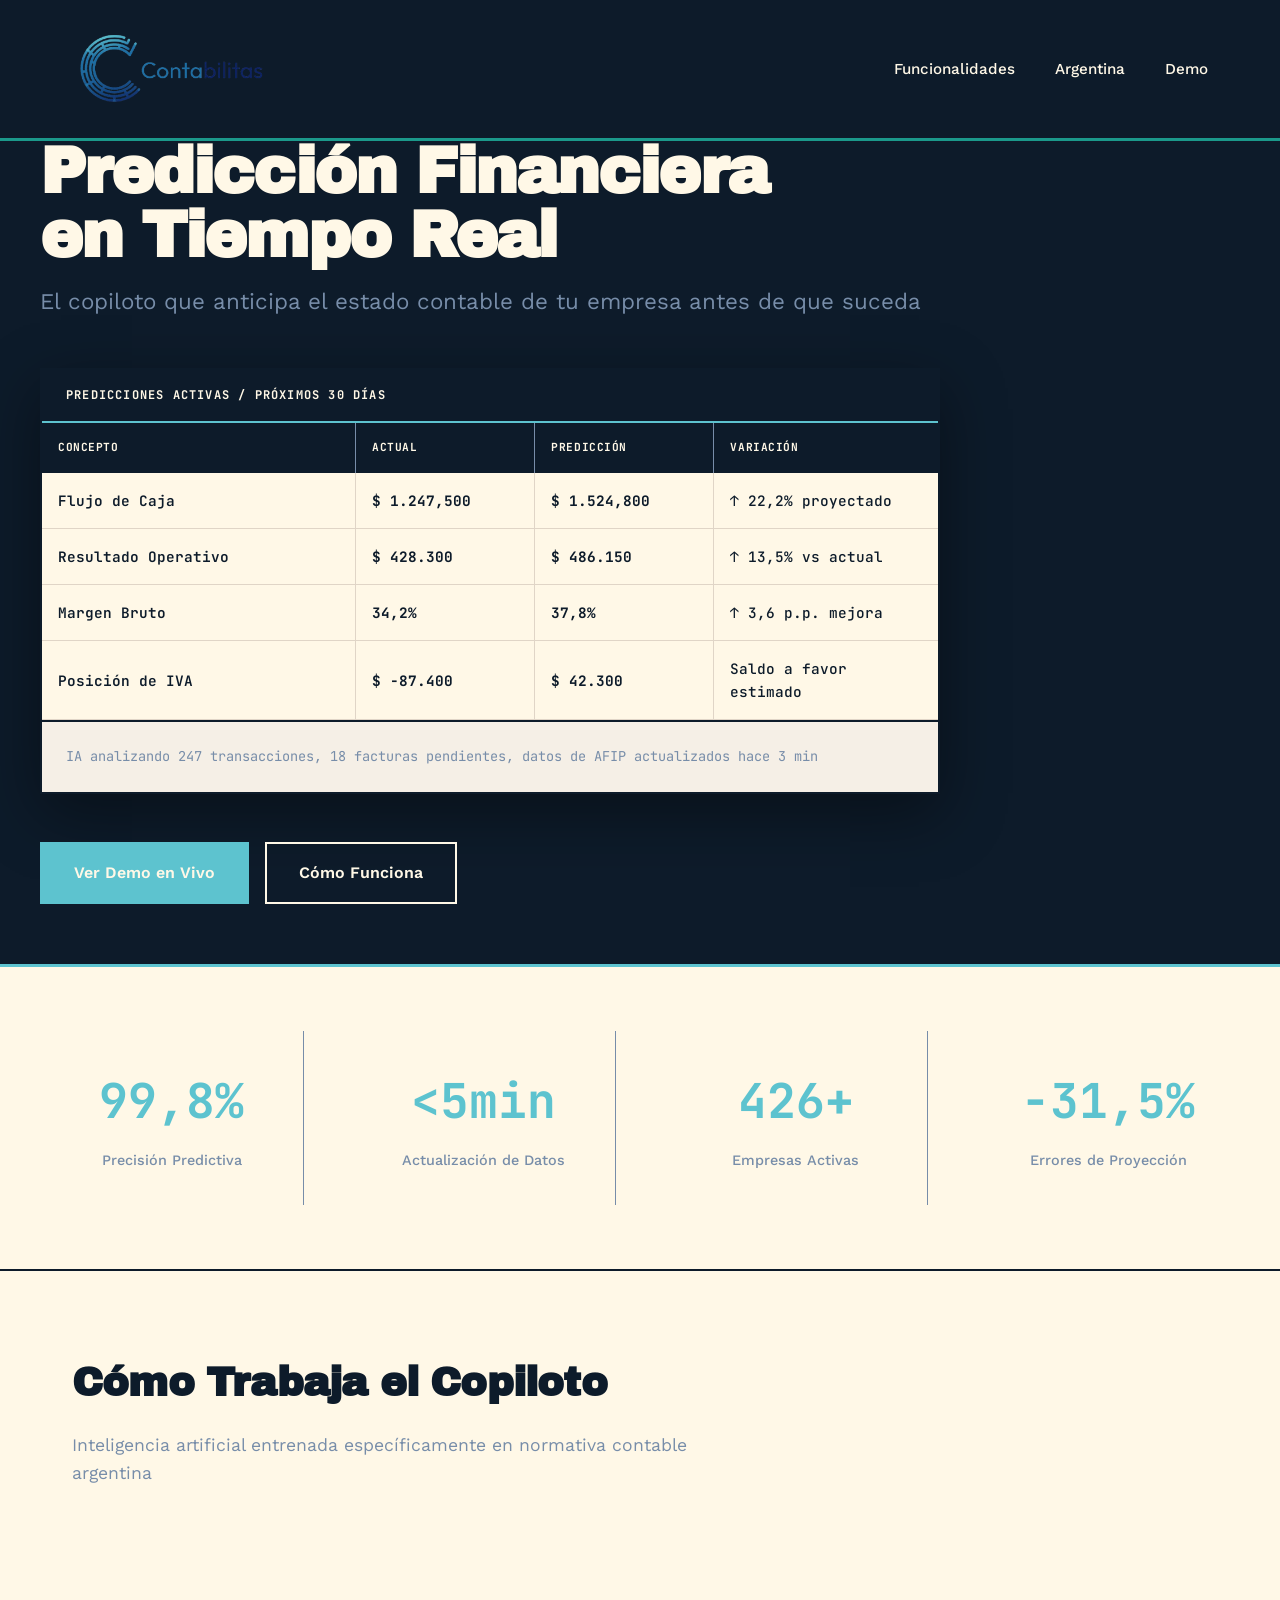
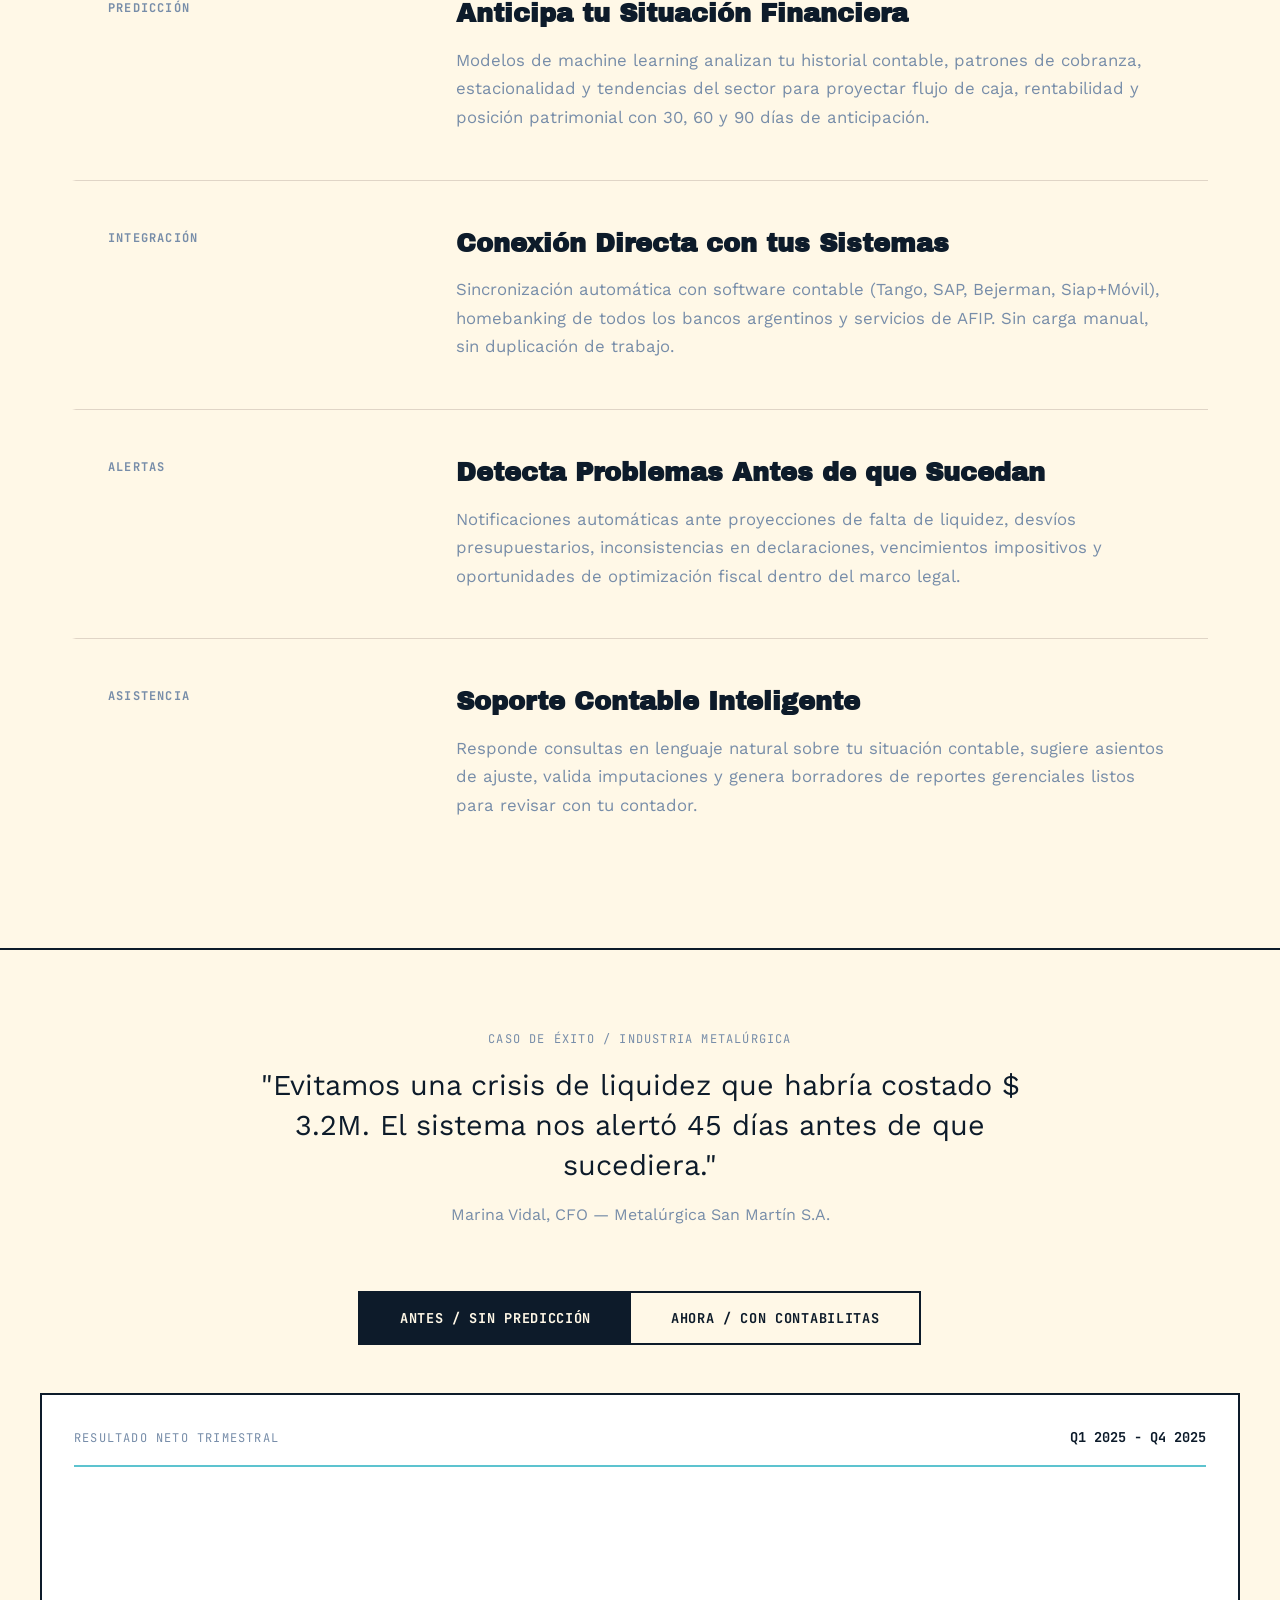
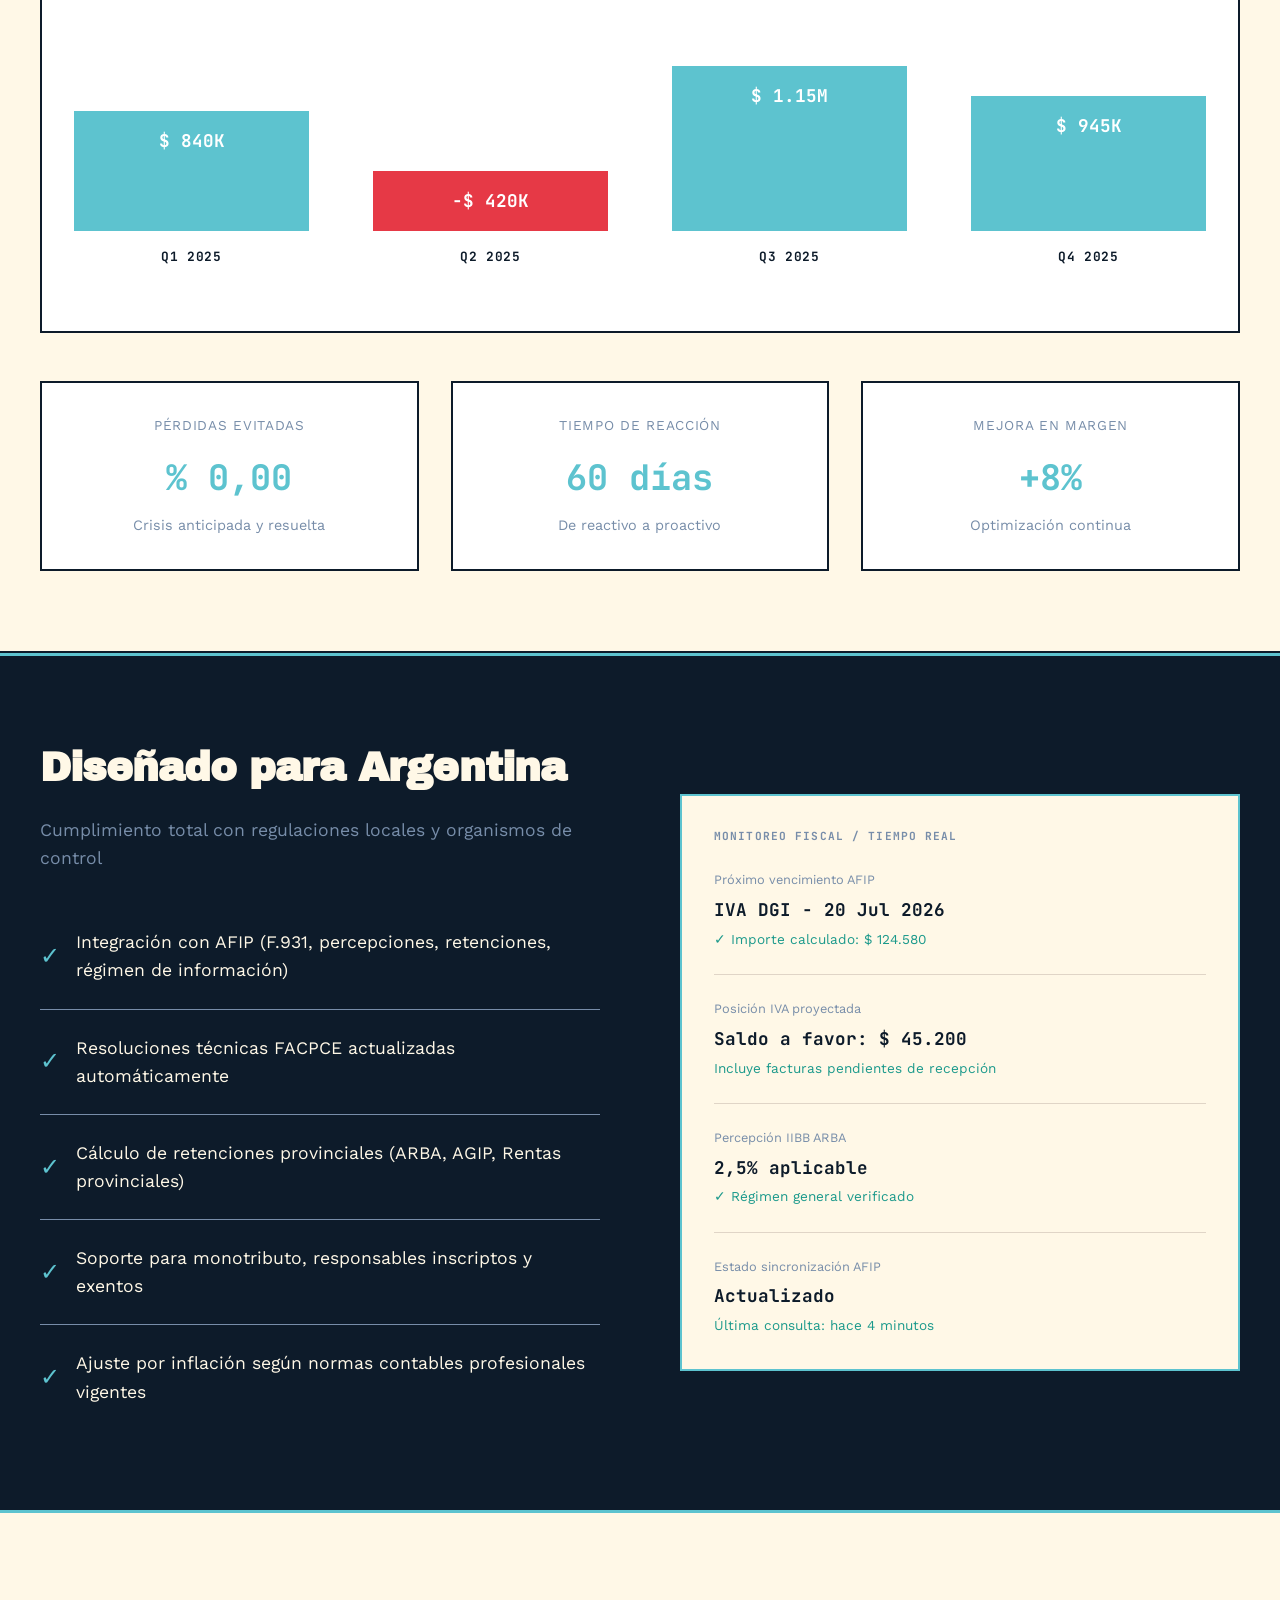
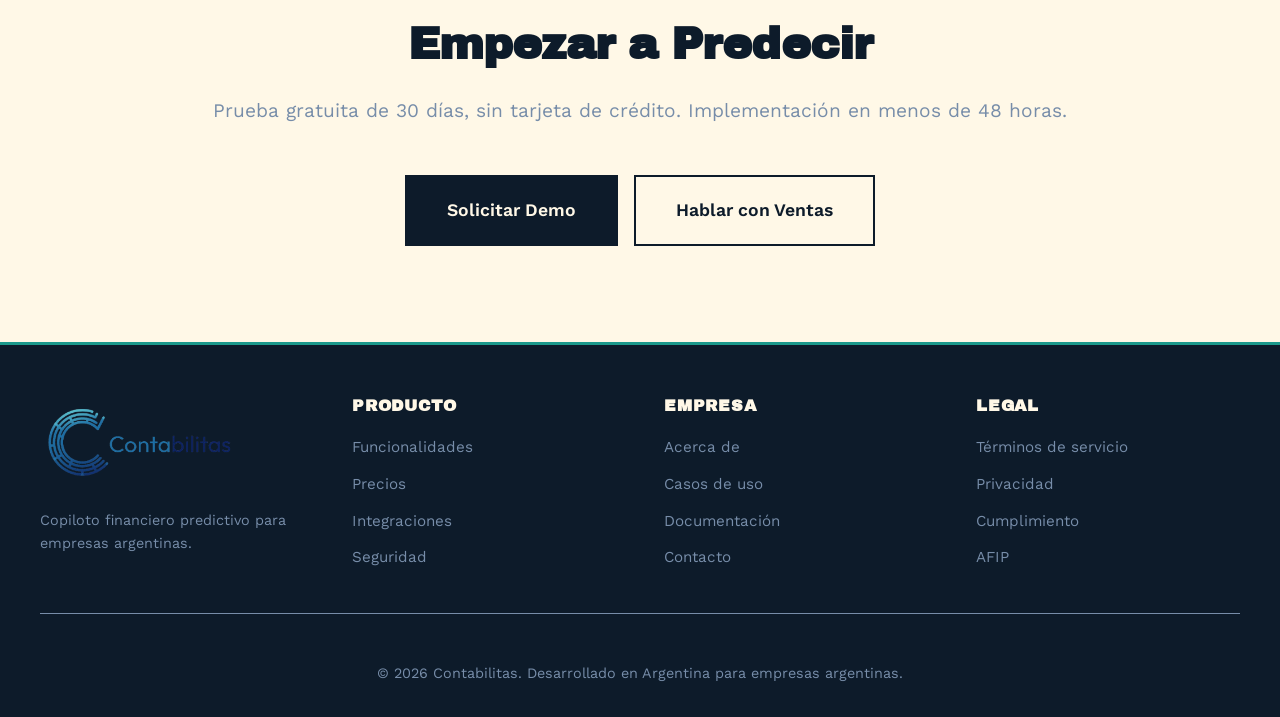
==== index.html @ 345d6059 "Creacion de contacto.html" ====
<!DOCTYPE html>
<html lang="es-AR">
<head>
    <meta charset="UTF-8">
    <meta name="viewport" content="width=device-width, initial-scale=1.0">
    <title>Contabilitas - Copiloto Financiero para Empresas Argentinas</title>
    <link href="https://fonts.googleapis.com/css2?family=Archivo+Black&family=Work+Sans:wght@400;500;600&family=JetBrains+Mono:wght@500;700&display=swap" rel="stylesheet">
    <link rel="stylesheet" href="styles/style.css">
</head>
<body>
    <!-- Header -->
    <header>
        <nav>
            <a href="/" class="logo">
                <img src="images/Logo_contabilitas.png" alt="Contabilitas" class="logo-img">
            </a>
            <ul>
                <li><a href="#funcionalidades">Funcionalidades</a></li>
                <li><a href="#argentina">Argentina</a></li>
                <li><a href="contacto.html">Demo</a></li>
            </ul>
        </nav>
    </header>

    <!-- Hero Section -->
    <section class="hero">
        <div class="hero-content">
            <h1>Predicción Financiera<br>en Tiempo Real</h1>
            <p class="tagline">El copiloto que anticipa el estado contable de tu empresa antes de que suceda</p>

            <!-- Animated Ledger - Signature Element -->
            <div class="ledger-demo">
                <div class="ledger-header">PREDICCIONES ACTIVAS / PRÓXIMOS 30 DÍAS</div>
                <table class="ledger-table">
                    <thead>
                        <tr>
                            <th>CONCEPTO</th>
                            <th>ACTUAL</th>
                            <th>PREDICCIÓN</th>
                            <th>VARIACIÓN</th>
                        </tr>
                    </thead>
                    <tbody id="ledger-body">
                        <tr>
                            <td class="concept-col">Flujo de Caja</td>
                            <td class="actual-col">$ 1.247,500</td>
                            <td class="predicted-col calculating">calculando...</td>
                            <td class="change-col loading">—</td>
                        </tr>
                        <tr>
                            <td class="concept-col">Resultado Operativo</td>
                            <td class="actual-col">$ 428.300</td>
                            <td class="predicted-col calculating">calculando...</td>
                            <td class="change-col loading">—</td>
                        </tr>
                        <tr>
                            <td class="concept-col">Margen Bruto</td>
                            <td class="actual-col">34,2%</td>
                            <td class="predicted-col calculating">calculando...</td>
                            <td class="change-col loading">—</td>
                        </tr>
                        <tr>
                            <td class="concept-col">Posición de IVA</td>
                            <td class="actual-col">$ -87.400</td>
                            <td class="predicted-col calculating">calculando...</td>
                            <td class="change-col loading">—</td>
                        </tr>
                    </tbody>
                </table>
                <div class="ledger-footer">
                    IA analizando 247 transacciones, 18 facturas pendientes, datos de AFIP actualizados hace 3 min
                </div>
            </div>

            <div class="cta-buttons">
                <a href="#demo" class="btn btn-primary">Ver Demo en Vivo</a>
                <a href="#funcionalidades" class="btn btn-secondary">Cómo Funciona</a>
            </div>
        </div>
    </section>

    <!-- Stats Section -->
    <section class="stats">
        <div class="stats-container">
            <div class="stat-item">
                <span class="stat-number">99,8%</span>
                <span class="stat-label">Precisión Predictiva</span>
            </div>
            <div class="stat-item">
                <span class="stat-number">&lt;5min</span>
                <span class="stat-label">Actualización de Datos</span>
            </div>
            <div class="stat-item">
                <span class="stat-number">500+</span>
                <span class="stat-label">Empresas Activas</span>
            </div>
            <div class="stat-item">
                <span class="stat-number">-73%</span>
                <span class="stat-label">Errores de Proyección</span>
            </div>
        </div>
    </section>

    <!-- Features Section -->
    <section class="features" id="funcionalidades">
        <div class="section-header">
            <h2 class="section-title animate-on-scroll">Cómo Trabaja el Copiloto</h2>
            <p class="section-description animate-on-scroll">
                Inteligencia artificial entrenada específicamente en normativa contable argentina
            </p>
        </div>

        <div class="features-list">
            <div class="feature-row animate-on-scroll">
                <div>
                    <div class="feature-label">PREDICCIÓN</div>
                </div>
                <div>
                    <h3 class="feature-title">Anticipa tu Situación Financiera</h3>
                    <p class="feature-description">
                        Modelos de machine learning analizan tu historial contable, patrones de cobranza,
                        estacionalidad y tendencias del sector para proyectar flujo de caja, rentabilidad
                        y posición patrimonial con 30, 60 y 90 días de anticipación.
                    </p>
                </div>
            </div>

            <div class="feature-row animate-on-scroll">
                <div>
                    <div class="feature-label">INTEGRACIÓN</div>
                </div>
                <div>
                    <h3 class="feature-title">Conexión Directa con tus Sistemas</h3>
                    <p class="feature-description">
                        Sincronización automática con software contable (Tango, SAP, Bejerman, Siap+Móvil),
                        homebanking de todos los bancos argentinos y servicios de AFIP. Sin carga manual,
                        sin duplicación de trabajo.
                    </p>
                </div>
            </div>

            <div class="feature-row animate-on-scroll">
                <div>
                    <div class="feature-label">ALERTAS</div>
                </div>
                <div>
                    <h3 class="feature-title">Detecta Problemas Antes de que Sucedan</h3>
                    <p class="feature-description">
                        Notificaciones automáticas ante proyecciones de falta de liquidez, desvíos
                        presupuestarios, inconsistencias en declaraciones, vencimientos impositivos
                        y oportunidades de optimización fiscal dentro del marco legal.
                    </p>
                </div>
            </div>

            <div class="feature-row animate-on-scroll">
                <div>
                    <div class="feature-label">ASISTENCIA</div>
                </div>
                <div>
                    <h3 class="feature-title">Soporte Contable Inteligente</h3>
                    <p class="feature-description">
                        Responde consultas en lenguaje natural sobre tu situación contable, sugiere
                        asientos de ajuste, valida imputaciones y genera borradores de reportes
                        gerenciales listos para revisar con tu contador.
                    </p>
                </div>
            </div>
        </div>
    </section>

    <!-- Case Study Section -->
    <section class="case-study">
        <div class="case-study-container">
            <div class="case-header">
                <div class="case-company animate-on-scroll">CASO DE ÉXITO / INDUSTRIA METALÚRGICA</div>
                <p class="case-quote animate-on-scroll">
                    "Evitamos una crisis de liquidez que habría costado $ 3.2M.
                    El sistema nos alertó 45 días antes de que sucediera."
                </p>
                <p class="case-attribution animate-on-scroll">
                    Marina Vidal, CFO — Metalúrgica San Martín S.A.
                </p>
            </div>

            <div class="comparison-controls animate-scale">
                <button class="toggle-btn active" data-view="before">
                    ANTES / SIN PREDICCIÓN
                </button>
                <button class="toggle-btn" data-view="after">
                    AHORA / CON CONTABILITAS
                </button>
            </div>

            <div class="chart-container">
                <div class="chart-header">
                    <div class="chart-title">RESULTADO NETO TRIMESTRAL</div>
                    <div class="chart-period">Q1 2025 - Q4 2025</div>
                </div>
                <div class="chart-canvas">
                    <div class="bar-chart" id="barChart">
                        <div class="bar-group">
                            <div class="bar-wrapper">
                                <div class="bar" data-before="40" data-after="95" style="height: 40%;">
                                    <span class="bar-value">$ 840K</span>
                                </div>
                            </div>
                            <div class="bar-label">Q1 2025</div>
                        </div>
                        <div class="bar-group">
                            <div class="bar-wrapper">
                                <div class="bar negative" data-before="20" data-after="85" style="height: 20%;">
                                    <span class="bar-value">-$ 420K</span>
                                </div>
                            </div>
                            <div class="bar-label">Q2 2025</div>
                        </div>
                        <div class="bar-group">
                            <div class="bar-wrapper">
                                <div class="bar" data-before="55" data-after="92" style="height: 55%;">
                                    <span class="bar-value">$ 1.15M</span>
                                </div>
                            </div>
                            <div class="bar-label">Q3 2025</div>
                        </div>
                        <div class="bar-group">
                            <div class="bar-wrapper">
                                <div class="bar" data-before="45" data-after="98" style="height: 45%;">
                                    <span class="bar-value">$ 945K</span>
                                </div>
                            </div>
                            <div class="bar-label">Q4 2025</div>
                        </div>
                    </div>
                </div>
            </div>

            <div class="metrics-grid">
                <div class="metric-card animate-on-scroll">
                    <div class="metric-label">PÉRDIDAS EVITADAS</div>
                    <div class="metric-value" id="metric1">—</div>
                    <div class="metric-description">Crisis anticipada y resuelta</div>
                </div>
                <div class="metric-card animate-on-scroll">
                    <div class="metric-label">TIEMPO DE REACCIÓN</div>
                    <div class="metric-value" id="metric2">—</div>
                    <div class="metric-description">De reactivo a proactivo</div>
                </div>
                <div class="metric-card animate-on-scroll">
                    <div class="metric-label">MEJORA EN MARGEN</div>
                    <div class="metric-value" id="metric3">—</div>
                    <div class="metric-description">Optimización continua</div>
                </div>
            </div>
        </div>
    </section>

    <!-- Argentine Focus Section -->
    <section class="argentine-focus" id="argentina">
        <div class="argentine-content">
            <div>
                <h2 class="section-title animate-left" style="color: var(--balance-sheet);">Diseñado para Argentina</h2>
                <p class="animate-left" style="margin-bottom: 2rem; color: var(--slate); font-size: 1.1rem;">
                    Cumplimiento total con regulaciones locales y organismos de control
                </p>

                <ul class="compliance-list">
                    <li class="compliance-item">
                        <span class="check-icon">✓</span>
                        <span class="compliance-text">Integración con AFIP (F.931, percepciones, retenciones, régimen de información)</span>
                    </li>
                    <li class="compliance-item">
                        <span class="check-icon">✓</span>
                        <span class="compliance-text">Resoluciones técnicas FACPCE actualizadas automáticamente</span>
                    </li>
                    <li class="compliance-item">
                        <span class="check-icon">✓</span>
                        <span class="compliance-text">Cálculo de retenciones provinciales (ARBA, AGIP, Rentas provinciales)</span>
                    </li>
                    <li class="compliance-item">
                        <span class="check-icon">✓</span>
                        <span class="compliance-text">Soporte para monotributo, responsables inscriptos y exentos</span>
                    </li>
                    <li class="compliance-item">
                        <span class="check-icon">✓</span>
                        <span class="compliance-text">Ajuste por inflación según normas contables profesionales vigentes</span>
                    </li>
                </ul>
            </div>

            <div>
                <div class="regulatory-preview animate-right">
                    <div class="regulatory-header">MONITOREO FISCAL / TIEMPO REAL</div>
                    <div class="regulatory-item">
                        <div class="regulatory-label">Próximo vencimiento AFIP</div>
                        <div class="regulatory-value">IVA DGI - 20 Jul 2026</div>
                        <div class="regulatory-status">✓ Importe calculado: $ 124.580</div>
                    </div>
                    <div class="regulatory-item">
                        <div class="regulatory-label">Posición IVA proyectada</div>
                        <div class="regulatory-value">Saldo a favor: $ 45.200</div>
                        <div class="regulatory-status">Incluye facturas pendientes de recepción</div>
                    </div>
                    <div class="regulatory-item">
                        <div class="regulatory-label">Percepción IIBB ARBA</div>
                        <div class="regulatory-value">2,5% aplicable</div>
                        <div class="regulatory-status">✓ Régimen general verificado</div>
                    </div>
                    <div class="regulatory-item">
                        <div class="regulatory-label">Estado sincronización AFIP</div>
                        <div class="regulatory-value">Actualizado</div>
                        <div class="regulatory-status">Última consulta: hace 4 minutos</div>
                    </div>
                </div>
            </div>
        </div>
    </section>

    <!-- CTA Section -->
    <section class="cta-section" id="demo">
        <h2>Empezar a Predecir</h2>
        <p>Prueba gratuita de 30 días, sin tarjeta de crédito. Implementación en menos de 48 horas.</p>
        <div class="cta-buttons" style="justify-content: center;">
            <a href="contacto.html" class="btn btn-primary">Solicitar Demo</a>
            <a href="contacto.html" class="btn btn-secondary">Hablar con Ventas</a>
        </div>
    </section>

    <!-- Footer -->
    <footer>
        <div class="footer-content">
            <div class="footer-section">
                <a href="/" class="logo">
                    <img src="images/Logo_contabilitas.png" alt="Contabilitas" class="logo-img">
                </a>
                <p style="color: var(--slate); margin-top: 1rem; font-size: 0.9rem;">
                    Copiloto financiero predictivo para empresas argentinas.
                </p>
            </div>
            <div class="footer-section">
                <h3>PRODUCTO</h3>
                <ul>
                    <li><a href="#funcionalidades">Funcionalidades</a></li>
                    <li><a href="#">Precios</a></li>
                    <li><a href="#">Integraciones</a></li>
                    <li><a href="#">Seguridad</a></li>
                </ul>
            </div>
            <div class="footer-section">
                <h3>EMPRESA</h3>
                <ul>
                    <li><a href="#">Acerca de</a></li>
                    <li><a href="#">Casos de uso</a></li>
                    <li><a href="#">Documentación</a></li>
                    <li><a href="contacto.html">Contacto</a></li>
                </ul>
            </div>
            <div class="footer-section">
                <h3>LEGAL</h3>
                <ul>
                    <li><a href="#">Términos de servicio</a></li>
                    <li><a href="#">Privacidad</a></li>
                    <li><a href="#">Cumplimiento</a></li>
                    <li><a href="#">AFIP</a></li>
                </ul>
            </div>
        </div>
        <div class="footer-bottom">
            <p>© 2026 Contabilitas. Desarrollado en Argentina para empresas argentinas.</p>
        </div>
    </footer>

    <script src="js/main.js"></script>
</body>
</html>
---- styles/style.css ----
﻿:root {
    --ledger-ink: #0D1B2A;
    --peso-teal: #1B998B;
    --blue-light: #5DC3CF;
    --balance-sheet: #FFF8E7;
    --alert-red: #E63946;
    --forecast-amber: #FFB703;
    --slate: #778DA9;
}

* {
    margin: 0;
    padding: 0;
    box-sizing: border-box;
}

body {
    font-family: 'Work Sans', -apple-system, sans-serif;
    color: var(--ledger-ink);
    line-height: 1.6;
    background: var(--balance-sheet);
}

/* Header */
header {
    background: var(--ledger-ink);
    color: var(--balance-sheet);
    padding: 1.2rem 0;
    position: fixed;
    width: 100%;
    top: 0;
    z-index: 1000;
    border-bottom: 3px solid var(--peso-teal);
}

nav {
    max-width: 1200px;
    margin: 0 auto;
    display: flex;
    justify-content: space-between;
    align-items: center;
    padding: 0 2rem;
}

.logo {
    display: flex;
    align-items: center;
}

.logo-img {
    height: 100px;
    width: auto;
    display: block;
}

nav ul {
    list-style: none;
    display: flex;
    gap: 2.5rem;
}

nav a {
    color: var(--balance-sheet);
    text-decoration: none;
    font-weight: 500;
    font-size: 0.95rem;
    transition: color 0.2s;
}

nav a:hover {
    color: var(--blue-light);
}

/* Hero Section with Ledger */
.hero {
    background: var(--ledger-ink);
    color: var(--balance-sheet);
    padding: 140px 2rem 60px;
    border-bottom: 3px solid var(--blue-light);
    position: relative;
    z-index: 2;
}

.hero-content {
    max-width: 1200px;
    margin: 0 auto;
}

.hero h1 {
    font-family: 'Archivo Black', sans-serif;
    font-size: 4rem;
    margin-bottom: 1rem;
    line-height: 1;
    letter-spacing: -0.03em;
}

.hero .tagline {
    font-size: 1.4rem;
    margin-bottom: 3rem;
    color: var(--slate);
    font-weight: 400;
}

/* Animated Ledger - Signature Element */
.ledger-demo {
    background: var(--balance-sheet);
    border: 2px solid var(--ledger-ink);
    padding: 0;
    margin: 3rem 0;
    max-width: 900px;
    font-family: 'JetBrains Mono', monospace;
    box-shadow: 0 20px 60px rgba(0,0,0,0.4);
    transition: all 0.3s ease;
}

.ledger-demo:hover {
    transform: translateY(-5px);
    box-shadow: 0 25px 70px rgba(0,0,0,0.5);
}

.ledger-header {
    background: var(--ledger-ink);
    color: var(--balance-sheet);
    padding: 1rem 1.5rem;
    font-size: 0.75rem;
    font-weight: 700;
    letter-spacing: 0.1em;
    border-bottom: 2px solid var(--blue-light);
}

.ledger-table {
    width: 100%;
    border-collapse: collapse;
}

.ledger-table thead {
    background: var(--ledger-ink);
    color: var(--balance-sheet);
}

.ledger-table th {
    padding: 1rem;
    text-align: left;
    font-size: 0.7rem;
    font-weight: 700;
    letter-spacing: 0.05em;
    border-right: 1px solid var(--slate);
}

.ledger-table th:last-child {
    border-right: none;
}

.ledger-table td {
    padding: 1rem;
    border-bottom: 1px solid #E0D5C7;
    border-right: 1px solid #E0D5C7;
    font-size: 0.9rem;
    color: var(--ledger-ink);
}

.ledger-table td:last-child {
    border-right: none;
}

.ledger-table tbody tr {
    transition: all 0.3s ease;
}

.ledger-table tbody tr:hover {
    background: #F5EFE6;
    transform: scale(1.02);
    box-shadow: 0 5px 15px rgba(0,0,0,0.1);
}

.concept-col {
    font-weight: 600;
    width: 35%;
}

.actual-col, .predicted-col {
    font-family: 'JetBrains Mono', monospace;
    font-weight: 700;
    width: 20%;
}

.change-col {
    font-weight: 500;
    width: 25%;
    font-size: 0.85rem;
}

.positive {
    color: var(--blue-light);
}

.warning {
    color: var(--forecast-amber);
}

.loading {
    color: var(--slate);
    font-style: italic;
    opacity: 0.6;
}

.calculating {
    animation: pulse 1.5s ease-in-out infinite;
}

@keyframes pulse {
    0%, 100% { opacity: 0.4; }
    50% { opacity: 1; }
}

@keyframes fadeInUp {
    from {
        opacity: 0;
        transform: translateY(40px);
    }
    to {
        opacity: 1;
        transform: translateY(0);
    }
}

@keyframes fadeInLeft {
    from {
        opacity: 0;
        transform: translateX(-40px);
    }
    to {
        opacity: 1;
        transform: translateX(0);
    }
}

@keyframes fadeInRight {
    from {
        opacity: 0;
        transform: translateX(40px);
    }
    to {
        opacity: 1;
        transform: translateX(0);
    }
}

@keyframes scaleIn {
    from {
        opacity: 0;
        transform: scale(0.8);
    }
    to {
        opacity: 1;
        transform: scale(1);
    }
}

.animate-on-scroll {
    opacity: 0;
}

.animate-on-scroll.animated {
    animation: fadeInUp 0.8s ease-out forwards;
}

.animate-left {
    opacity: 0;
}

.animate-left.animated {
    animation: fadeInLeft 0.8s ease-out forwards;
}

.animate-right {
    opacity: 0;
}

.animate-right.animated {
    animation: fadeInRight 0.8s ease-out forwards;
}

.animate-scale {
    opacity: 0;
}

.animate-scale.animated {
    animation: scaleIn 0.6s ease-out forwards;
}

.ledger-footer {
    padding: 1.5rem;
    background: #F5EFE6;
    border-top: 2px solid var(--ledger-ink);
    font-size: 0.85rem;
    color: var(--slate);
}

/* CTA Buttons */
.hero .cta-buttons {
    position: relative;
    z-index: 3;
}

.cta-buttons {
    display: flex;
    gap: 1rem;
    margin-top: 3rem;
}

.btn {
    padding: 1rem 2rem;
    font-size: 1rem;
    font-weight: 600;
    border: 2px solid;
    cursor: pointer;
    transition: all 0.2s;
    text-decoration: none;
    display: inline-block;
    font-family: 'Work Sans', sans-serif;
}

.btn-primary {
    background: var(--blue-light);
    color: var(--balance-sheet);
    border-color: var(--blue-light);
}

.btn-primary:hover {
    background: var(--blue-light);
    border-color: var(--blue-light);
}

.btn-secondary {
    background: transparent;
    color: var(--balance-sheet);
    border-color: var(--balance-sheet);
}

.btn-secondary:hover {
    background: var(--balance-sheet);
    color: var(--ledger-ink);
}

/* Stats Bar */
.stats {
    background: var(--balance-sheet);
    padding: 4rem 2rem;
    border-bottom: 2px solid var(--ledger-ink);
    position: relative;
    z-index: 1;
}

.stats-container {
    max-width: 1200px;
    margin: 0 auto;
    display: grid;
    grid-template-columns: repeat(4, 1fr);
    gap: 3rem;
}

.stat-item {
    text-align: center;
    padding: 2rem 0;
    border-right: 1px solid var(--slate);
    transition: all 0.3s ease;
    cursor: default;
}

.stat-item:last-child {
    border-right: none;
}

.stat-item:hover {
    transform: scale(1.05);
}

.stat-number {
    font-family: 'JetBrains Mono', monospace;
    font-size: 3rem;
    font-weight: 700;
    color: var(--blue-light);
    display: block;
    margin-bottom: 0.5rem;
    transition: all 0.3s ease;
}

.stat-item:hover .stat-number {
    color: var(--ledger-ink);
    transform: scale(1.1);
}

.stat-label {
    font-size: 0.9rem;
    color: var(--slate);
    font-weight: 500;
    transition: all 0.3s ease;
}

.stat-item:hover .stat-label {
    color: var(--ledger-ink);
}

/* Features Section */
.features {
    padding: 5rem 2rem;
    max-width: 1200px;
    margin: 0 auto;
}

.section-header {
    margin-bottom: 4rem;
}

.section-title {
    font-family: 'Archivo Black', sans-serif;
    font-size: 2.5rem;
    margin-bottom: 1rem;
    letter-spacing: -0.02em;
}

.section-description {
    font-size: 1.1rem;
    color: var(--slate);
    max-width: 700px;
}

.features-list {
    display: grid;
    gap: 0;
}

.feature-row {
    display: grid;
    grid-template-columns: 300px 1fr;
    gap: 3rem;
    padding: 3rem 2rem;
    border-bottom: 1px solid #E0D5C7;
    align-items: start;
    position: relative;
    transition: all 0.4s cubic-bezier(0.4, 0, 0.2, 1);
    cursor: pointer;
    border-left: 4px solid transparent;
}

.feature-row:last-child {
    border-bottom: none;
}

.feature-row:hover {
    background: white;
    border-left-color: var(--blue-light);
    padding-left: 3rem;
    transform: translateX(10px);
    box-shadow: -10px 0 30px rgba(0,0,0,0.05);
}

.feature-row::before {
    content: '';
    position: absolute;
    left: 0;
    top: 0;
    width: 0;
    height: 100%;
    background: linear-gradient(90deg, rgba(93, 195, 207, 0.05) 0%, transparent 100%);
    transition: width 0.4s cubic-bezier(0.4, 0, 0.2, 1);
    z-index: -1;
}

.feature-row:hover::before {
    width: 100%;
}

.feature-label {
    font-family: 'JetBrains Mono', monospace;
    font-size: 0.75rem;
    color: var(--slate);
    letter-spacing: 0.1em;
    font-weight: 700;
    transition: all 0.3s ease;
}

.feature-row:hover .feature-label {
    color: var(--blue-light);
    transform: translateX(5px);
}

.feature-title {
    font-family: 'Archivo Black', sans-serif;
    font-size: 1.6rem;
    margin-bottom: 1rem;
    color: var(--ledger-ink);
    line-height: 1.2;
    transition: all 0.3s ease;
}

.feature-row:hover .feature-title {
    color: var(--blue-light);
}

.feature-description {
    font-size: 1.05rem;
    color: var(--slate);
    line-height: 1.7;
    transition: all 0.3s ease;
}

.feature-row:hover .feature-description {
    color: var(--ledger-ink);
}

/* Case Study Section */
.case-study {
    background: var(--balance-sheet);
    padding: 5rem 2rem;
    border-top: 2px solid var(--ledger-ink);
    border-bottom: 2px solid var(--ledger-ink);
}

.case-study-container {
    max-width: 1200px;
    margin: 0 auto;
}

.case-header {
    text-align: center;
    margin-bottom: 4rem;
}

.case-company {
    font-family: 'JetBrains Mono', monospace;
    font-size: 0.75rem;
    letter-spacing: 0.1em;
    color: var(--slate);
    margin-bottom: 1rem;
}

.case-quote {
    font-size: 1.8rem;
    line-height: 1.4;
    color: var(--ledger-ink);
    margin-bottom: 1rem;
    max-width: 800px;
    margin-left: auto;
    margin-right: auto;
}

.case-attribution {
    font-size: 1rem;
    color: var(--slate);
}

.comparison-controls {
    display: flex;
    justify-content: center;
    gap: 0;
    margin-bottom: 3rem;
    border: 2px solid var(--ledger-ink);
    width: fit-content;
    margin-left: auto;
    margin-right: auto;
}

.toggle-btn {
    padding: 1rem 2.5rem;
    font-family: 'JetBrains Mono', monospace;
    font-size: 0.85rem;
    font-weight: 700;
    letter-spacing: 0.05em;
    background: transparent;
    color: var(--ledger-ink);
    border: none;
    cursor: pointer;
    transition: all 0.3s;
}

.toggle-btn.active {
    background: var(--ledger-ink);
    color: var(--balance-sheet);
}

.toggle-btn:not(.active):hover {
    background: rgba(13, 27, 42, 0.1);
}

.chart-container {
    background: white;
    border: 2px solid var(--ledger-ink);
    padding: 2rem;
    margin-bottom: 3rem;
    transition: all 0.3s ease;
}

.chart-container:hover {
    box-shadow: 0 10px 30px rgba(0,0,0,0.1);
}

.chart-header {
    display: flex;
    justify-content: space-between;
    align-items: center;
    margin-bottom: 2rem;
    padding-bottom: 1rem;
    border-bottom: 2px solid var(--blue-light);
}

.chart-title {
    font-family: 'JetBrains Mono', monospace;
    font-size: 0.75rem;
    letter-spacing: 0.1em;
    color: var(--slate);
}

.chart-period {
    font-family: 'JetBrains Mono', monospace;
    font-size: 0.85rem;
    color: var(--ledger-ink);
    font-weight: 700;
}

.chart-canvas {
    position: relative;
    height: 400px;
}

.bar-chart {
    display: flex;
    gap: 4rem;
    height: 100%;
    align-items: flex-end;
    padding: 2rem 0;
}

.bar-group {
    flex: 1;
    display: flex;
    flex-direction: column;
    align-items: center;
}

.bar-wrapper {
    width: 100%;
    height: 300px;
    display: flex;
    align-items: flex-end;
    margin-bottom: 1rem;
    position: relative;
}

.bar {
    width: 100%;
    background: var(--blue-light);
    transition: all 0.8s cubic-bezier(0.4, 0, 0.2, 1);
    position: relative;
    display: flex;
    align-items: flex-start;
    justify-content: center;
    padding-top: 1rem;
}

.bar.negative {
    background: var(--alert-red);
}

.bar-value {
    font-family: 'JetBrains Mono', monospace;
    font-size: 1.1rem;
    font-weight: 700;
    color: white;
}

.bar-label {
    font-family: 'JetBrains Mono', monospace;
    font-size: 0.8rem;
    font-weight: 700;
    color: var(--ledger-ink);
    text-align: center;
    letter-spacing: 0.05em;
}

.metrics-grid {
    display: grid;
    grid-template-columns: repeat(3, 1fr);
    gap: 2rem;
    margin-top: 3rem;
}

.metric-card {
    background: white;
    border: 2px solid var(--ledger-ink);
    padding: 2rem;
    text-align: center;
    transition: all 0.3s ease;
    cursor: default;
}

.metric-card:hover {
    transform: translateY(-10px);
    box-shadow: 0 15px 40px rgba(0,0,0,0.15);
    border-color: var(--blue-light);
}

.metric-label {
    font-size: 0.85rem;
    color: var(--slate);
    margin-bottom: 0.8rem;
    letter-spacing: 0.05em;
}

.metric-value {
    font-family: 'JetBrains Mono', monospace;
    font-size: 2.2rem;
    font-weight: 700;
    color: var(--blue-light);
    margin-bottom: 0.5rem;
}

.metric-description {
    font-size: 0.9rem;
    color: var(--slate);
}

/* Argentine Focus Section */
.argentine-focus {
    background: var(--ledger-ink);
    color: var(--balance-sheet);
    padding: 5rem 2rem;
    border-top: 3px solid var(--blue-light);
    border-bottom: 3px solid var(--blue-light);
}

.argentine-content {
    max-width: 1200px;
    margin: 0 auto;
    display: grid;
    grid-template-columns: 1fr 1fr;
    gap: 5rem;
    align-items: center;
}

.compliance-list {
    list-style: none;
}

.compliance-item {
    padding: 1.5rem 0;
    border-bottom: 1px solid var(--slate);
    display: flex;
    align-items: center;
    gap: 1rem;
    transition: all 0.3s ease;
    cursor: default;
    position: relative;
    padding-left: 0;
}

.compliance-item:last-child {
    border-bottom: none;
}

.compliance-item:hover {
    padding-left: 1rem;
    border-bottom-color: var(--blue-light);
}

.compliance-item::before {
    content: '';
    position: absolute;
    left: 0;
    top: 0;
    width: 3px;
    height: 0;
    background: var(--blue-light);
    transition: height 0.3s ease;
}

.compliance-item:hover::before {
    height: 100%;
}

.check-icon {
    color: var(--blue-light);
    font-size: 1.5rem;
    flex-shrink: 0;
    transition: all 0.3s ease;
}

.compliance-item:hover .check-icon {
    transform: scale(1.2) rotate(360deg);
}

.compliance-text {
    font-size: 1.1rem;
    transition: all 0.3s ease;
}

.compliance-item:hover .compliance-text {
    color: var(--balance-sheet);
}

.regulatory-preview {
    background: var(--balance-sheet);
    color: var(--ledger-ink);
    padding: 2rem;
    border: 2px solid var(--blue-light);
    transition: all 0.3s ease;
}

.regulatory-preview:hover {
    box-shadow: 0 20px 40px rgba(27, 153, 139, 0.2);
    transform: translateY(-5px);
}

.regulatory-header {
    font-family: 'JetBrains Mono', monospace;
    font-size: 0.7rem;
    font-weight: 700;
    letter-spacing: 0.1em;
    margin-bottom: 1.5rem;
    color: var(--slate);
    transition: all 0.3s ease;
}

.regulatory-preview:hover .regulatory-header {
    color: var(--peso-teal);
}

.regulatory-item {
    margin-bottom: 1.5rem;
    padding-bottom: 1.5rem;
    border-bottom: 1px solid #E0D5C7;
    transition: all 0.3s ease;
    cursor: default;
}

.regulatory-item:last-child {
    border-bottom: none;
    margin-bottom: 0;
    padding-bottom: 0;
}

.regulatory-item:hover {
    background: rgba(27, 153, 139, 0.05);
    padding: 1rem;
    margin: 0 -1rem 1.5rem -1rem;
    border-radius: 4px;
}

.regulatory-label {
    font-size: 0.8rem;
    color: var(--slate);
    margin-bottom: 0.3rem;
    transition: all 0.3s ease;
}

.regulatory-item:hover .regulatory-label {
    color: var(--peso-teal);
}

.regulatory-value {
    font-family: 'JetBrains Mono', monospace;
    font-size: 1.1rem;
    font-weight: 700;
    color: var(--ledger-ink);
    transition: all 0.3s ease;
}

.regulatory-item:hover .regulatory-value {
    transform: translateX(5px);
}

.regulatory-status {
    font-size: 0.85rem;
    color: var(--peso-teal);
    margin-top: 0.3rem;
    transition: all 0.3s ease;
}

.regulatory-item:hover .regulatory-status {
    color: var(--ledger-ink);
}

/* CTA Section */
.cta-section {
    padding: 6rem 2rem;
    text-align: center;
    background: var(--balance-sheet);
}

.cta-section h2 {
    font-family: 'Archivo Black', sans-serif;
    font-size: 2.8rem;
    margin-bottom: 1rem;
    letter-spacing: -0.02em;
}

.cta-section p {
    font-size: 1.2rem;
    color: var(--slate);
    margin-bottom: 2.5rem;
}

.cta-section .btn {
    font-size: 1.1rem;
    padding: 1.2rem 2.5rem;
}

.cta-section .btn-primary {
    background: var(--ledger-ink);
    border-color: var(--ledger-ink);
}

.cta-section .btn-primary:hover {
    background: transparent;
    color: var(--ledger-ink);
}

.cta-section .btn-secondary {
    background: transparent;
    color: var(--ledger-ink);
    border-color: var(--ledger-ink);
}

.cta-section .btn-secondary:hover {
    background: var(--ledger-ink);
    color: var(--balance-sheet);
}

/* Footer */
footer {
    background: var(--ledger-ink);
    color: var(--balance-sheet);
    padding: 3rem 2rem 2rem;
    border-top: 3px solid var(--peso-teal);
}

.footer-content {
    max-width: 1200px;
    margin: 0 auto;
    display: grid;
    grid-template-columns: repeat(4, 1fr);
    gap: 3rem;
    margin-bottom: 3rem;
    padding-bottom: 2rem;
    border-bottom: 1px solid var(--slate);
}

.footer-section h3 {
    font-family: 'Archivo Black', sans-serif;
    margin-bottom: 1rem;
    font-size: 1rem;
    letter-spacing: 0.05em;
}

.footer-section ul {
    list-style: none;
}

.footer-section ul li {
    margin-bottom: 0.7rem;
}

.footer-section a {
    color: var(--slate);
    text-decoration: none;
    transition: color 0.2s;
    font-size: 0.95rem;
}

.footer-section a:hover {
    color: var(--peso-teal);
}

.footer-bottom {
    text-align: center;
    color: var(--slate);
    font-size: 0.9rem;
}

/* Responsive */
@media (max-width: 968px) {
    .hero h1 {
        font-size: 2.5rem;
    }

    .stats-container {
        grid-template-columns: repeat(2, 1fr);
        gap: 2rem;
    }

    .stat-item {
        border-right: none;
        border-bottom: 1px solid var(--slate);
    }

    .stat-item:nth-child(2n) {
        border-right: none;
    }

    .feature-row {
        grid-template-columns: 1fr;
        gap: 1rem;
    }

    .argentine-content {
        grid-template-columns: 1fr;
        gap: 3rem;
    }

    .footer-content {
        grid-template-columns: repeat(2, 1fr);
    }

    nav ul {
        display: none;
    }

    .metrics-grid {
        grid-template-columns: 1fr;
        gap: 1.5rem;
    }

    .bar-chart {
        gap: 2rem;
    }

    .case-quote {
        font-size: 1.4rem;
    }
}

@media (max-width: 640px) {
    .stats-container {
        grid-template-columns: 1fr;
    }

    .cta-buttons {
        flex-direction: column;
    }

    .btn {
        width: 100%;
    }

    .ledger-table th,
    .ledger-table td {
        padding: 0.7rem 0.5rem;
        font-size: 0.75rem;
    }

    .footer-content {
        grid-template-columns: 1fr;
    }

    .toggle-btn {
        padding: 0.8rem 1.5rem;
        font-size: 0.75rem;
    }

    .case-quote {
        font-size: 1.2rem;
    }

    .bar-chart {
        gap: 1rem;
    }

    .chart-canvas {
        height: 300px;
    }

    .bar-wrapper {
        height: 200px;
    }

    .bar-value {
        font-size: 0.9rem;
    }

    .bar-label {
        font-size: 0.7rem;
    }
}

@keyframes ripple {
    to {
        transform: translate(-50%, -50%) scale(10);
        opacity: 0;
    }
}

/* Contact page */
.visually-hidden {
    position: absolute;
    width: 1px;
    height: 1px;
    padding: 0;
    margin: -1px;
    overflow: hidden;
    clip: rect(0, 0, 0, 0);
    white-space: nowrap;
    border: 0;
}

.contact-hero {
    background: var(--ledger-ink);
    color: var(--balance-sheet);
    padding: 140px 2rem 4rem;
    border-bottom: 3px solid var(--blue-light);
}

.contact-hero-content {
    max-width: 1200px;
    margin: 0 auto;
}

.contact-eyebrow {
    font-family: 'JetBrains Mono', monospace;
    font-size: 0.75rem;
    font-weight: 700;
    letter-spacing: 0.12em;
    color: var(--blue-light);
    margin-bottom: 1.25rem;
}

.contact-hero h1 {
    font-family: 'Archivo Black', sans-serif;
    font-size: clamp(2.4rem, 5vw, 3.75rem);
    line-height: 1;
    letter-spacing: -0.03em;
    margin-bottom: 1.25rem;
}

.contact-hero .tagline {
    font-size: 1.2rem;
    color: var(--slate);
    max-width: 38rem;
    font-weight: 400;
}

.contact-main {
    background: var(--balance-sheet);
    padding: 4rem 2rem 5rem;
    border-bottom: 2px solid var(--ledger-ink);
}

.contact-layout {
    max-width: 1200px;
    margin: 0 auto;
    display: grid;
    grid-template-columns: minmax(0, 1.4fr) minmax(0, 0.9fr);
    gap: 3rem;
    align-items: start;
}

.contact-ledger {
    background: var(--balance-sheet);
    border: 2px solid var(--ledger-ink);
    box-shadow: 0 20px 50px rgba(13, 27, 42, 0.12);
    overflow: hidden;
    transition: box-shadow 0.35s ease, transform 0.35s ease;
}

.contact-ledger.is-submitted {
    border-color: var(--peso-teal);
    box-shadow: 0 24px 60px rgba(27, 153, 139, 0.18);
}

.contact-form {
    padding: 0;
}

.form-row {
    padding: 1.25rem 1.75rem;
    border-bottom: 1px solid #E0D5C7;
    animation: contactFieldIn 0.55s ease both;
}

.form-row:nth-child(2) { animation-delay: 0.05s; }
.form-row:nth-child(3) { animation-delay: 0.1s; }
.form-row:nth-child(4) { animation-delay: 0.15s; }
.form-row:nth-child(5) { animation-delay: 0.2s; }
.form-row:nth-child(6) { animation-delay: 0.25s; }

.form-row--split {
    display: grid;
    grid-template-columns: 1fr 1fr;
    gap: 1.5rem;
    padding-bottom: 1.25rem;
}

.form-row-half {
    min-width: 0;
}

.contact-form label {
    display: flex;
    align-items: baseline;
    gap: 0.75rem;
    margin-bottom: 0.65rem;
}

.field-code {
    font-family: 'JetBrains Mono', monospace;
    font-size: 0.7rem;
    font-weight: 700;
    letter-spacing: 0.08em;
    color: var(--blue-light);
}

.field-label {
    font-family: 'JetBrains Mono', monospace;
    font-size: 0.72rem;
    font-weight: 700;
    letter-spacing: 0.08em;
    text-transform: uppercase;
    color: var(--slate);
}

.field-label em {
    font-style: normal;
    font-weight: 500;
    text-transform: none;
    letter-spacing: 0;
    color: var(--slate);
    opacity: 0.8;
}

.contact-form input,
.contact-form textarea,
.contact-form select {
    width: 100%;
    background: transparent;
    border: none;
    border-bottom: 2px solid transparent;
    border-radius: 0;
    padding: 0.35rem 0 0.55rem;
    font-family: 'Work Sans', sans-serif;
    font-size: 1.05rem;
    color: var(--ledger-ink);
    outline: none;
    transition: border-color 0.2s ease, background 0.2s ease;
}

.contact-form textarea {
    resize: vertical;
    min-height: 6.5rem;
    line-height: 1.5;
}

.contact-form input::placeholder,
.contact-form textarea::placeholder {
    color: #B8A99A;
}

.contact-form input:hover,
.contact-form textarea:hover,
.contact-form select:hover {
    border-bottom-color: #D4C4B0;
}

.contact-form input:focus,
.contact-form textarea:focus,
.contact-form select:focus {
    border-bottom-color: var(--peso-teal);
    background: rgba(27, 153, 139, 0.04);
}

.contact-form input.is-invalid,
.contact-form textarea.is-invalid,
.contact-form select.is-invalid {
    border-bottom-color: var(--alert-red);
}

.contact-form input:focus-visible,
.contact-form textarea:focus-visible,
.contact-form select:focus-visible,
.contact-submit:focus-visible,
.contact-back:focus-visible {
    outline: 2px solid var(--blue-light);
    outline-offset: 3px;
}

.select-wrap {
    position: relative;
}

.select-wrap::after {
    content: '';
    position: absolute;
    right: 0.25rem;
    top: 50%;
    width: 0.45rem;
    height: 0.45rem;
    border-right: 2px solid var(--ledger-ink);
    border-bottom: 2px solid var(--ledger-ink);
    transform: translateY(-70%) rotate(45deg);
    pointer-events: none;
}

.contact-form select {
    appearance: none;
    cursor: pointer;
    padding-right: 1.5rem;
}

.field-error {
    margin-top: 0.45rem;
    font-size: 0.85rem;
    color: var(--alert-red);
}

.form-footer {
    display: flex;
    align-items: center;
    justify-content: space-between;
    gap: 1.5rem;
    padding: 1.5rem 1.75rem;
    background: #F5EFE6;
    border-top: 2px solid var(--ledger-ink);
    flex-wrap: wrap;
}

.form-footnote {
    font-size: 0.85rem;
    color: var(--slate);
    max-width: 22rem;
    line-height: 1.45;
}

.contact-submit {
    background: var(--ledger-ink);
    color: var(--balance-sheet);
    border-color: var(--ledger-ink);
    font-family: 'JetBrains Mono', monospace;
    font-size: 0.85rem;
    letter-spacing: 0.04em;
    white-space: nowrap;
}

.contact-submit:hover {
    background: var(--peso-teal);
    border-color: var(--peso-teal);
    color: var(--balance-sheet);
}

.contact-success {
    padding: 3rem 2rem;
    text-align: left;
    animation: contactFieldIn 0.5s ease both;
}

.success-stamp {
    display: inline-block;
    font-family: 'JetBrains Mono', monospace;
    font-size: 0.7rem;
    font-weight: 700;
    letter-spacing: 0.14em;
    color: var(--peso-teal);
    border: 2px solid var(--peso-teal);
    padding: 0.4rem 0.75rem;
    margin-bottom: 1.5rem;
    transform: rotate(-2deg);
}

.contact-success h2 {
    font-family: 'Archivo Black', sans-serif;
    font-size: 2rem;
    letter-spacing: -0.02em;
    margin-bottom: 0.75rem;
    color: var(--ledger-ink);
}

.contact-success > p {
    color: var(--slate);
    font-size: 1.05rem;
    max-width: 28rem;
    margin-bottom: 2rem;
}

.success-meta {
    display: grid;
    grid-template-columns: 1fr 1fr;
    gap: 1.5rem;
    padding: 1.25rem 0;
    margin-bottom: 2rem;
    border-top: 1px solid #E0D5C7;
    border-bottom: 1px solid #E0D5C7;
}

.success-meta dt {
    font-family: 'JetBrains Mono', monospace;
    font-size: 0.7rem;
    letter-spacing: 0.1em;
    text-transform: uppercase;
    color: var(--slate);
    margin-bottom: 0.35rem;
}

.success-meta dd {
    font-family: 'JetBrains Mono', monospace;
    font-size: 1.05rem;
    font-weight: 700;
    color: var(--ledger-ink);
}

.success-status {
    color: var(--peso-teal);
}

.contact-back {
    background: transparent;
    color: var(--ledger-ink);
    border-color: var(--ledger-ink);
    font-family: 'JetBrains Mono', monospace;
    font-size: 0.85rem;
    letter-spacing: 0.04em;
}

.contact-back:hover {
    background: var(--ledger-ink);
    color: var(--balance-sheet);
}

.contact-aside {
    display: flex;
    flex-direction: column;
    gap: 1.5rem;
    position: sticky;
    top: 8rem;
    align-self: start;
    z-index: 1;
}

.contact-info-panel {
    position: static;
}

.contact-info-panel .regulatory-value {
    overflow-wrap: anywhere;
    word-break: break-word;
}

.contact-info-panel .regulatory-item:hover {
    margin: 0 0 1.5rem;
    padding: 0 0 1.5rem;
    background: transparent;
}

.contact-info-panel .regulatory-item:hover .regulatory-value {
    transform: none;
}

.contact-info-panel .regulatory-item:last-child:hover {
    margin-bottom: 0;
    padding-bottom: 0;
}

.contact-aside-note {
    border: 2px solid var(--ledger-ink);
    background: white;
    padding: 1.5rem 1.75rem;
}

.contact-aside-label {
    font-family: 'JetBrains Mono', monospace;
    font-size: 0.7rem;
    font-weight: 700;
    letter-spacing: 0.1em;
    color: var(--slate);
    margin-bottom: 1rem;
}

.contact-aside-note ul {
    list-style: none;
}

.contact-aside-note li {
    position: relative;
    padding: 0.65rem 0 0.65rem 1.25rem;
    border-bottom: 1px solid #E0D5C7;
    color: var(--ledger-ink);
    font-size: 0.95rem;
}

.contact-aside-note li:last-child {
    border-bottom: none;
    padding-bottom: 0;
}

.contact-aside-note li::before {
    content: '▸';
    position: absolute;
    left: 0;
    color: var(--peso-teal);
    font-family: 'JetBrains Mono', monospace;
}

nav a[aria-current="page"] {
    color: var(--blue-light);
}

@keyframes contactFieldIn {
    from {
        opacity: 0;
        transform: translateY(10px);
    }
    to {
        opacity: 1;
        transform: translateY(0);
    }
}

@media (prefers-reduced-motion: reduce) {
    .form-row,
    .contact-success {
        animation: none;
    }

    .contact-ledger,
    .contact-submit,
    .contact-back {
        transition: none;
    }
}

@media (max-width: 968px) {
    .contact-layout {
        grid-template-columns: 1fr;
        gap: 2rem;
    }

    .contact-aside {
        position: static;
    }

    .form-row--split {
        grid-template-columns: 1fr;
        gap: 1.25rem;
    }

    .form-footer {
        flex-direction: column;
        align-items: stretch;
    }

    .contact-submit {
        width: 100%;
        text-align: center;
    }

    .success-meta {
        grid-template-columns: 1fr;
    }
}

@media (max-width: 640px) {
    .contact-hero {
        padding: 120px 1.25rem 3rem;
    }

    .contact-main {
        padding: 2.5rem 1.25rem 3.5rem;
    }

    .form-row,
    .form-footer,
    .contact-success {
        padding-left: 1.15rem;
        padding-right: 1.15rem;
    }
}
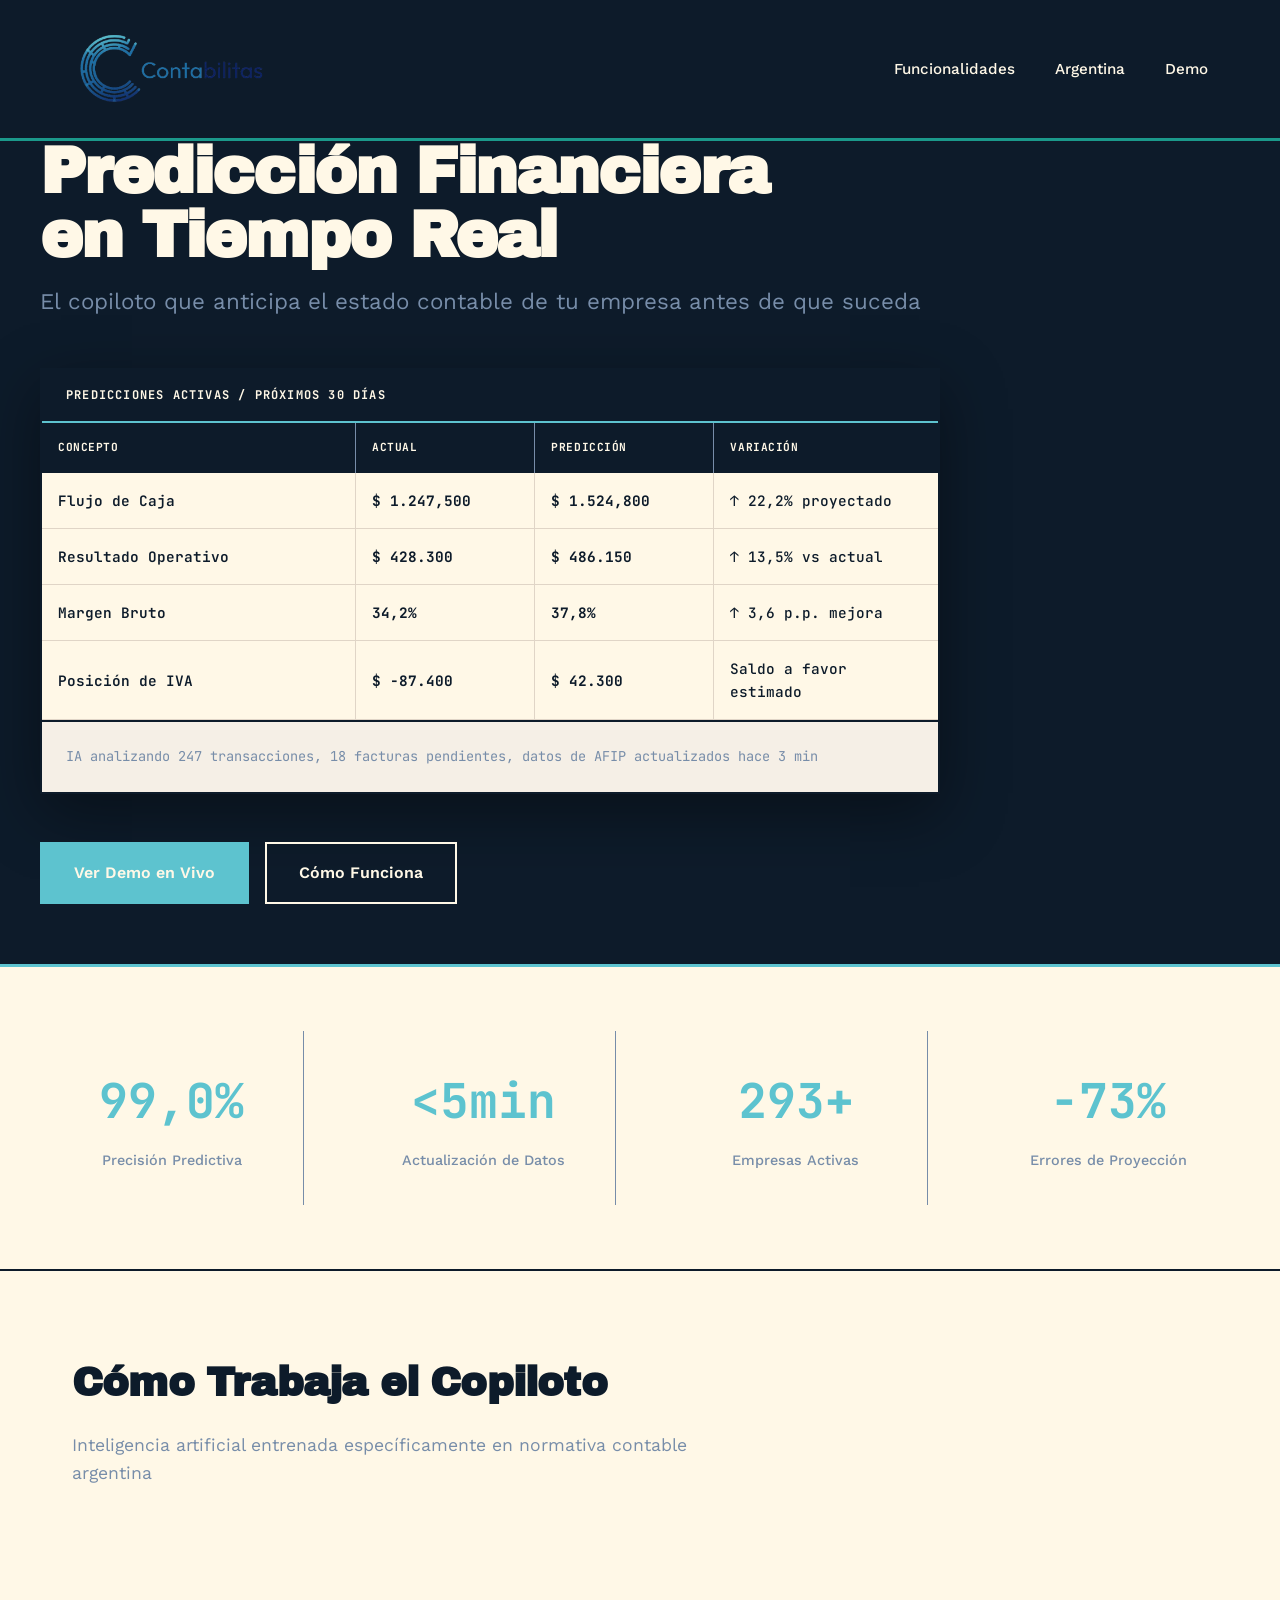
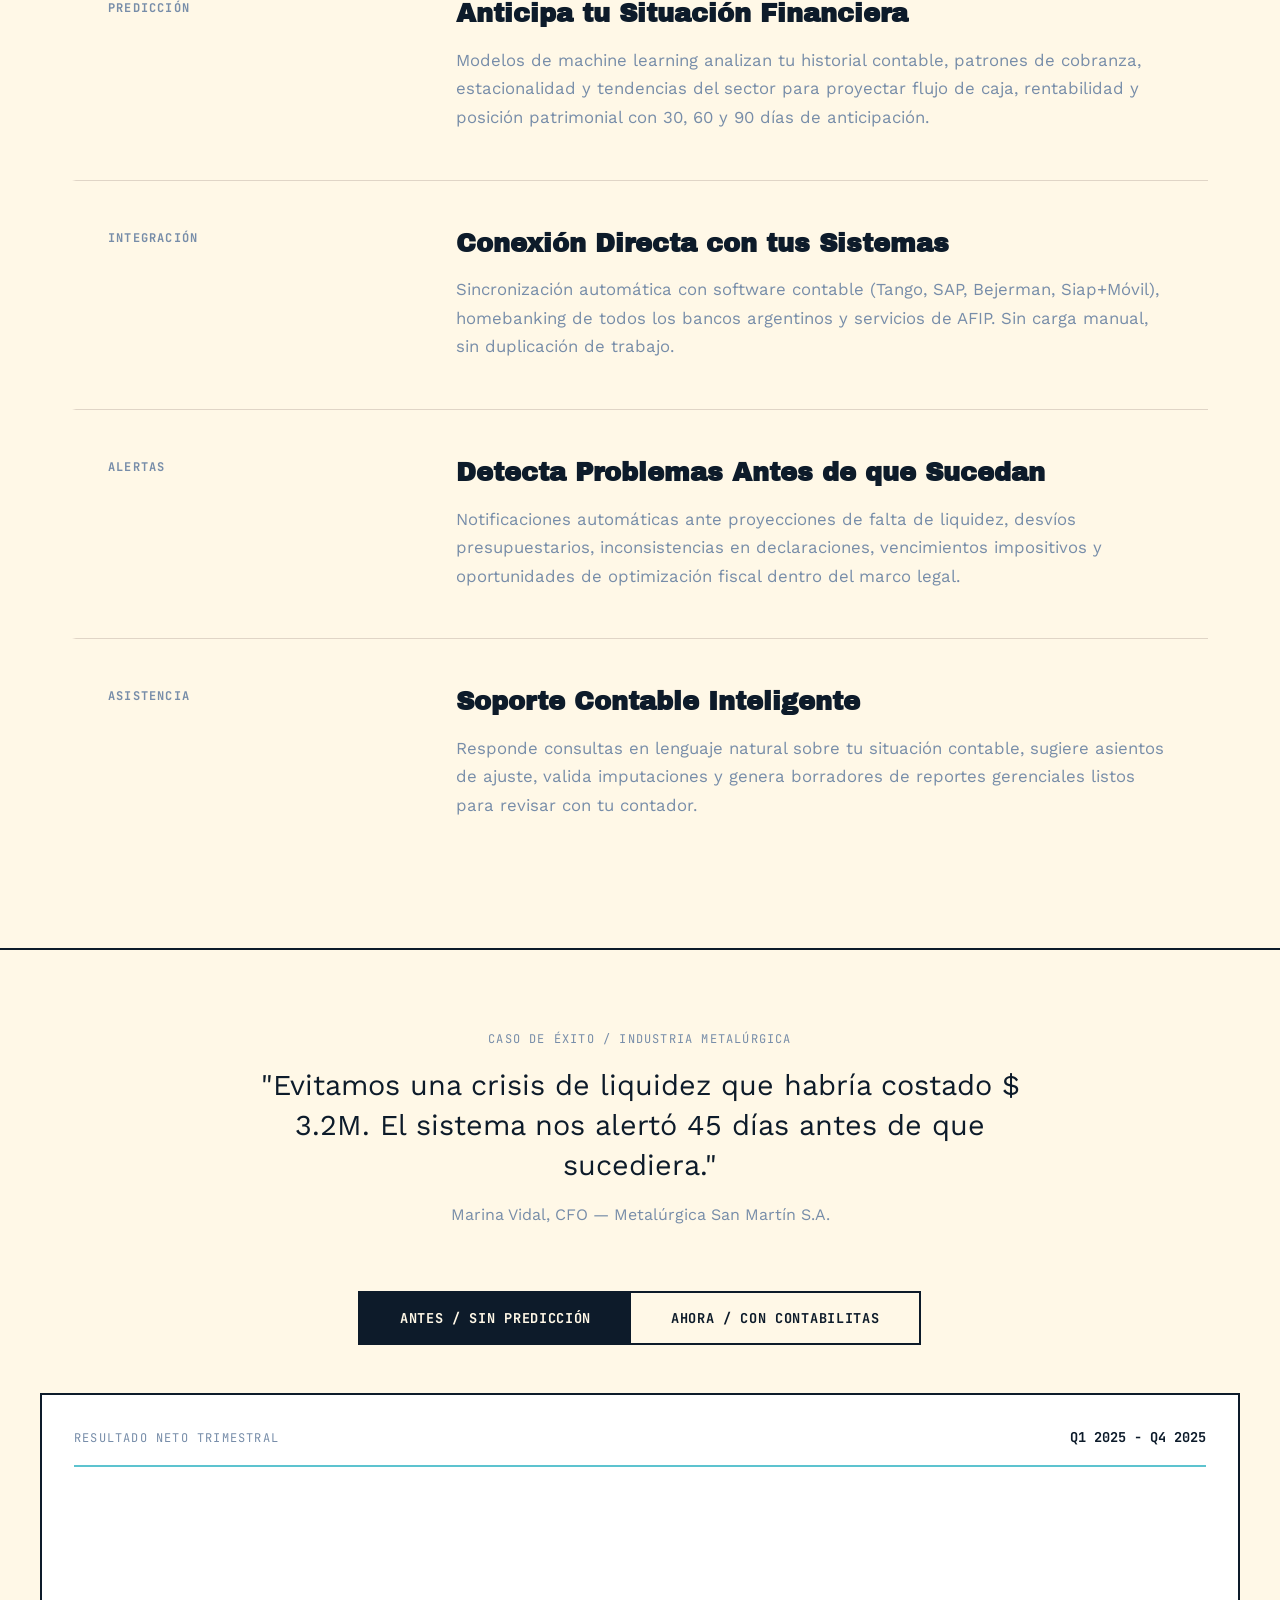
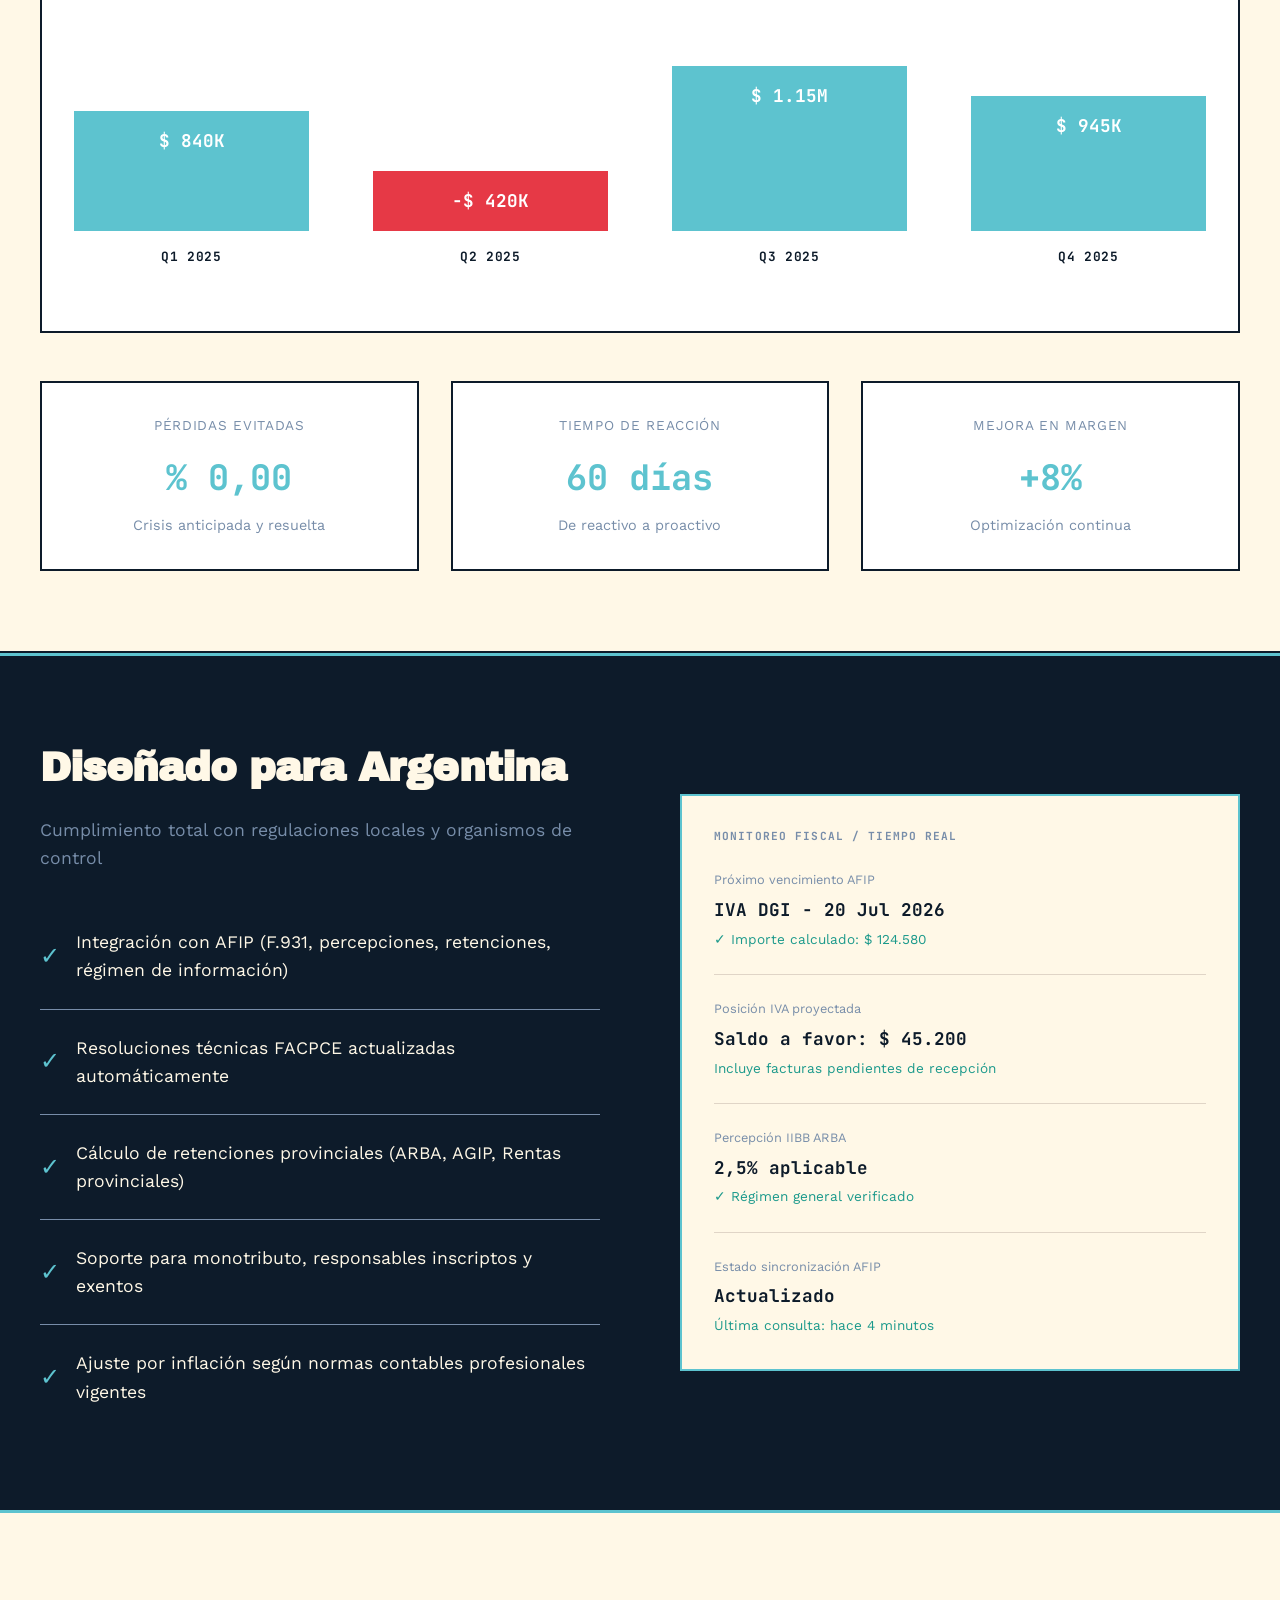
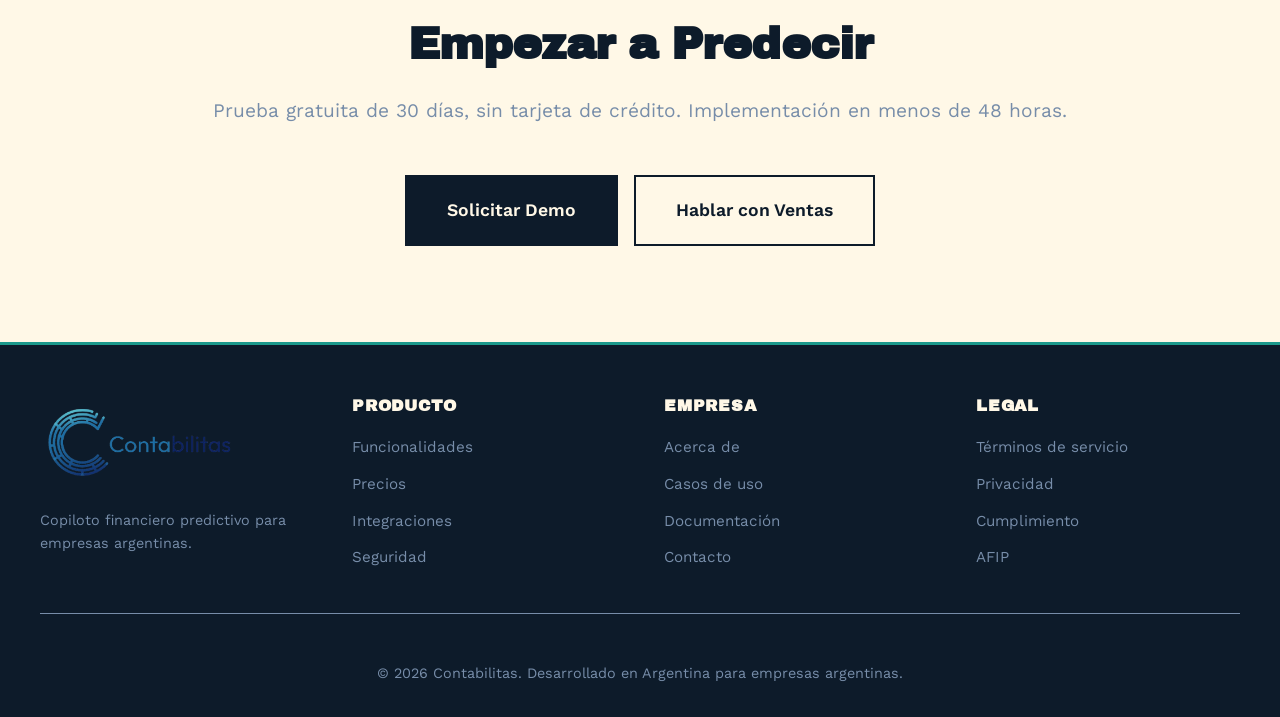
==== commit 0d4339b7: "Creacion de Seguridad.html" ====
--- a/index.html
+++ b/index.html
@@ -343,7 +343,7 @@
                     <li><a href="#funcionalidades">Funcionalidades</a></li>
                     <li><a href="#">Precios</a></li>
                     <li><a href="#">Integraciones</a></li>
-                    <li><a href="#">Seguridad</a></li>
+                    <li><a href="seguridad.html">Seguridad</a></li>
                 </ul>
             </div>
             <div class="footer-section">
--- a/styles/style.css
+++ b/styles/style.css
@@ -1571,3 +1571,106 @@
         padding-right: 1.15rem;
     }
 }
+
+/* Security page */
+.security-hero .ledger-demo {
+    margin-top: 3rem;
+    margin-bottom: 0;
+}
+
+.security-audit .security-status {
+    font-family: 'JetBrains Mono', monospace;
+    font-weight: 700;
+    color: var(--peso-teal);
+    white-space: nowrap;
+}
+
+.security-pillars {
+    background: var(--balance-sheet);
+}
+
+.security-compliance .regulatory-value {
+    overflow-wrap: anywhere;
+    word-break: break-word;
+}
+
+.security-practices {
+    background: var(--balance-sheet);
+    padding: 5rem 2rem;
+    border-bottom: 2px solid var(--ledger-ink);
+}
+
+.security-practices-inner {
+    max-width: 1200px;
+    margin: 0 auto;
+}
+
+.security-control-grid {
+    display: grid;
+    grid-template-columns: repeat(2, 1fr);
+    gap: 0;
+    border: 2px solid var(--ledger-ink);
+    background: white;
+}
+
+.security-control-item {
+    padding: 2rem 2rem 2.25rem;
+    border-right: 1px solid #E0D5C7;
+    border-bottom: 1px solid #E0D5C7;
+    transition: background 0.25s ease, border-color 0.25s ease;
+}
+
+.security-control-item:nth-child(2n) {
+    border-right: none;
+}
+
+.security-control-item:nth-last-child(-n+2) {
+    border-bottom: none;
+}
+
+.security-control-item:hover {
+    background: #FFFDF8;
+}
+
+.security-control-code {
+    display: block;
+    font-family: 'JetBrains Mono', monospace;
+    font-size: 0.75rem;
+    font-weight: 700;
+    letter-spacing: 0.1em;
+    color: var(--blue-light);
+    margin-bottom: 1rem;
+}
+
+.security-control-item h3 {
+    font-family: 'Archivo Black', sans-serif;
+    font-size: 1.35rem;
+    letter-spacing: -0.02em;
+    margin-bottom: 0.65rem;
+    color: var(--ledger-ink);
+}
+
+.security-control-item p {
+    color: var(--slate);
+    font-size: 1rem;
+    line-height: 1.55;
+    max-width: 28rem;
+}
+
+@media (max-width: 968px) {
+    .security-control-grid {
+        grid-template-columns: 1fr;
+    }
+
+    .security-control-item {
+        border-right: none;
+    }
+
+    .security-control-item:nth-last-child(-n+2) {
+        border-bottom: 1px solid #E0D5C7;
+    }
+
+    .security-control-item:last-child {
+        border-bottom: none;
+    }
+}
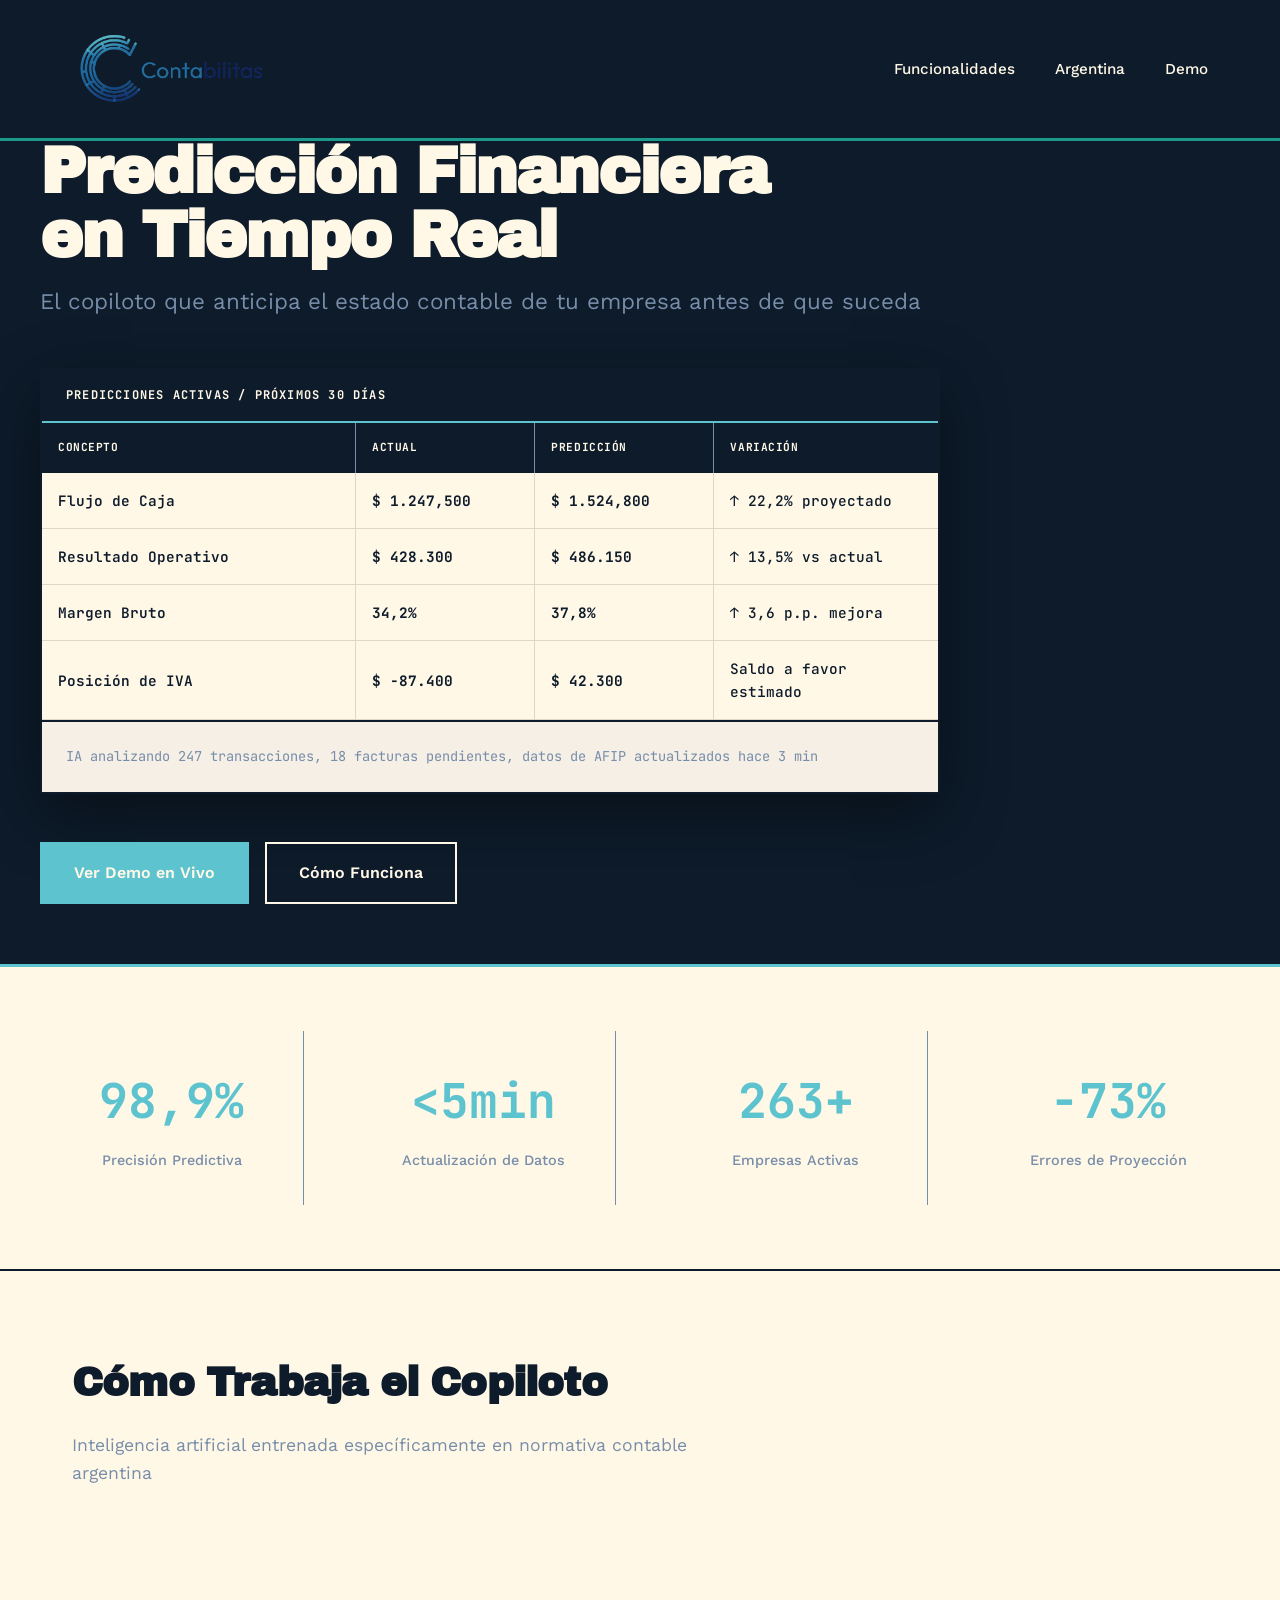
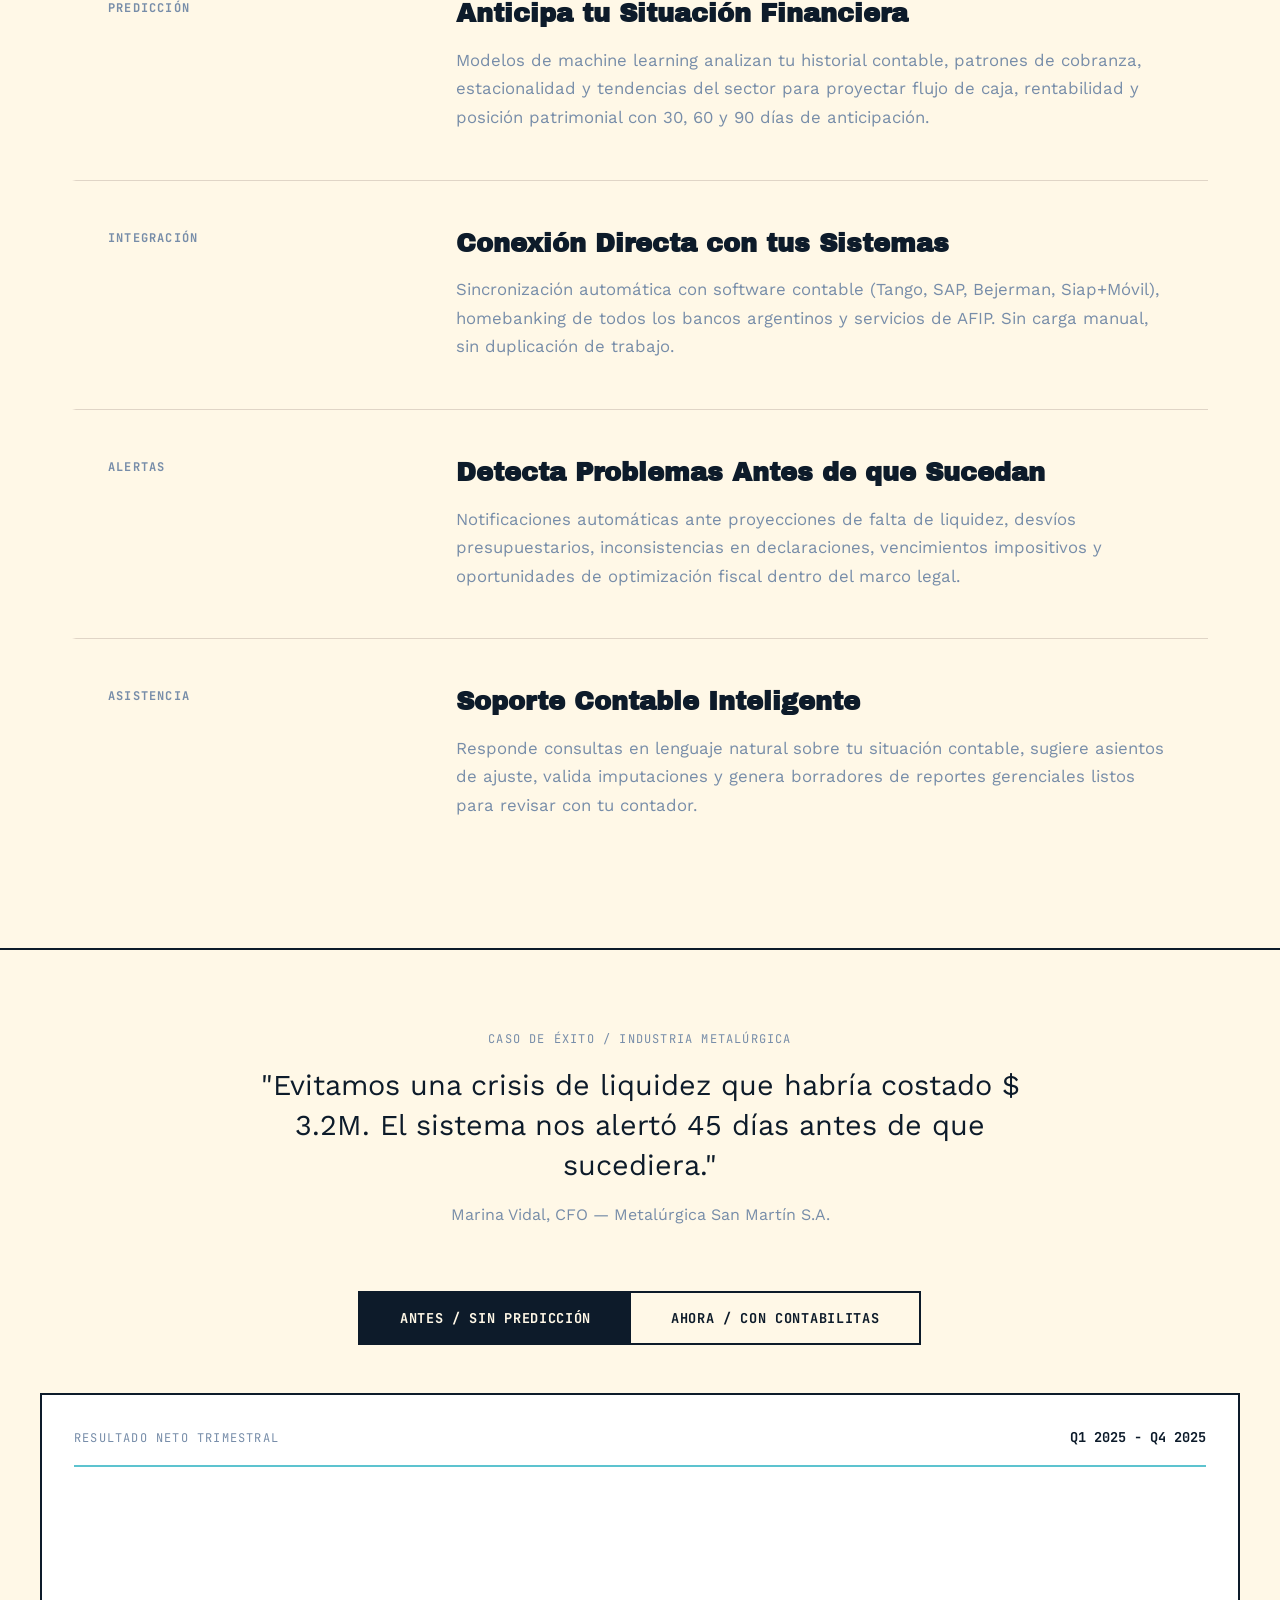
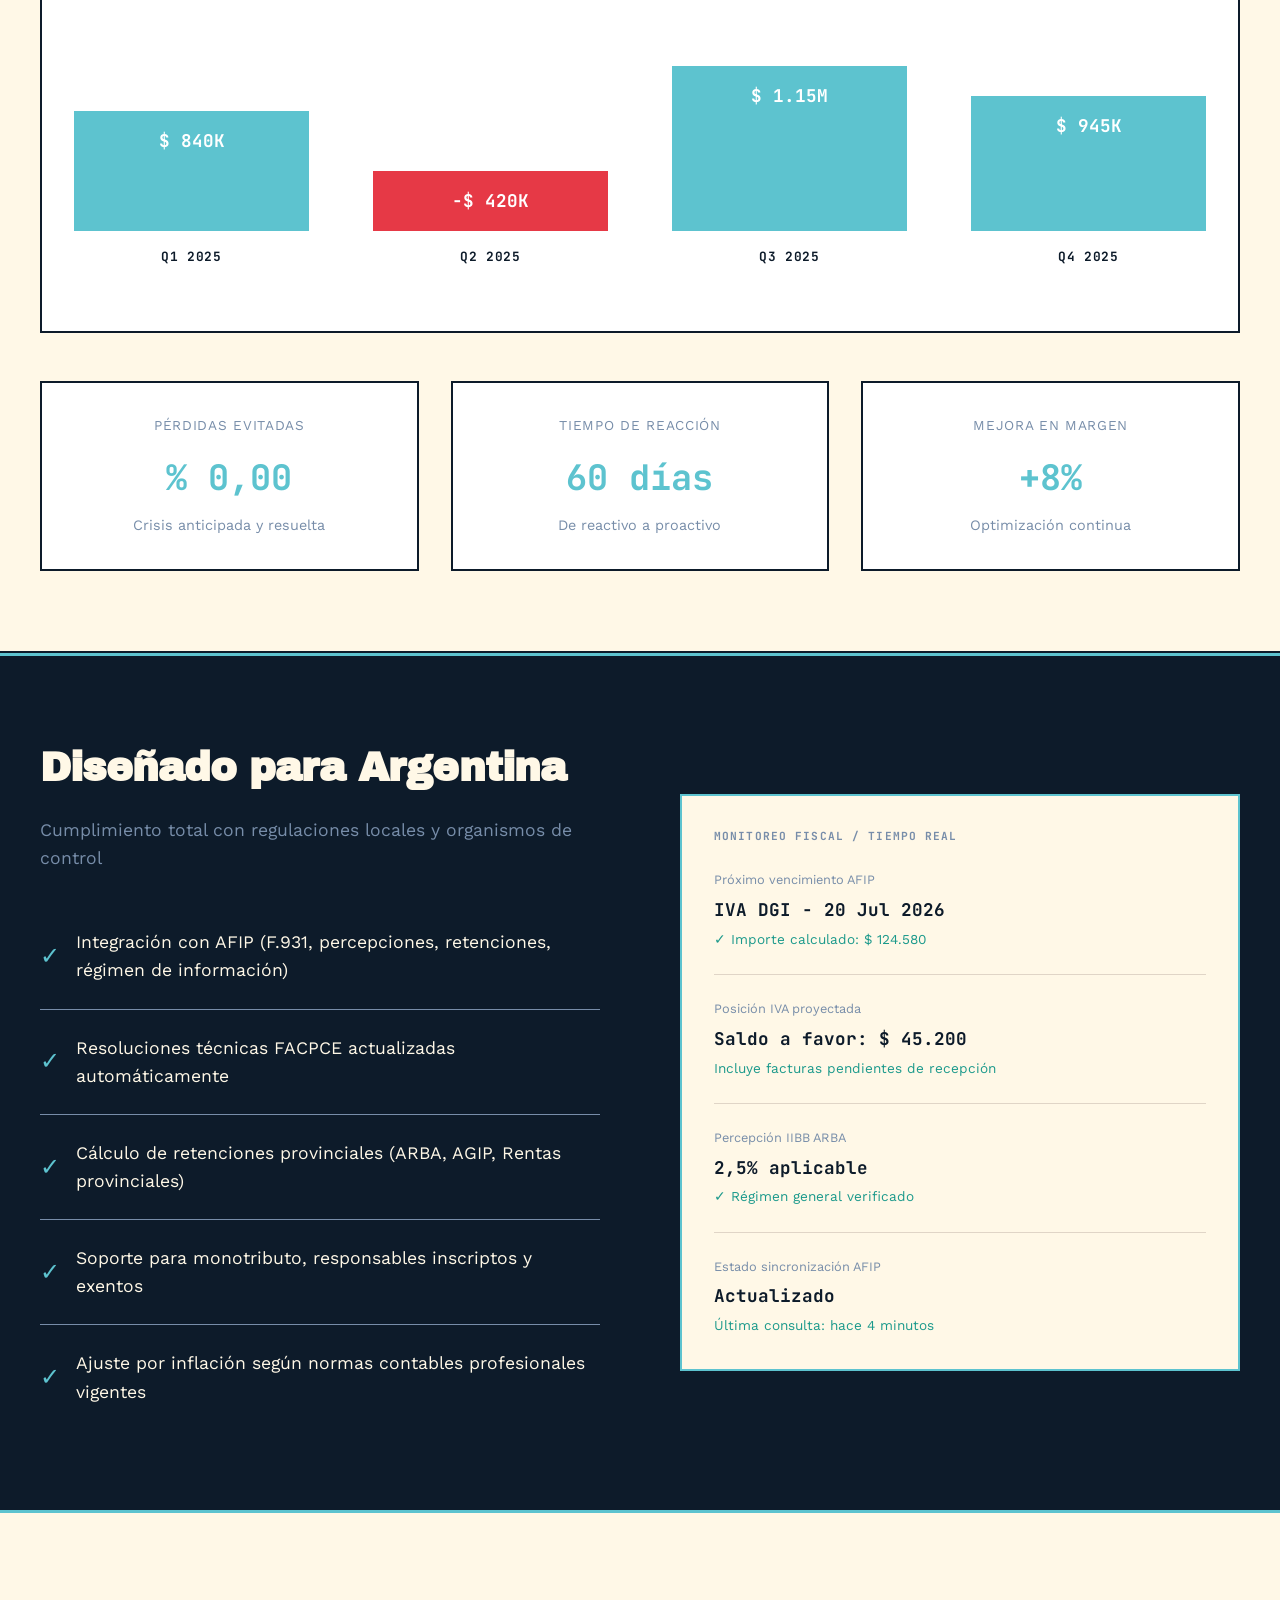
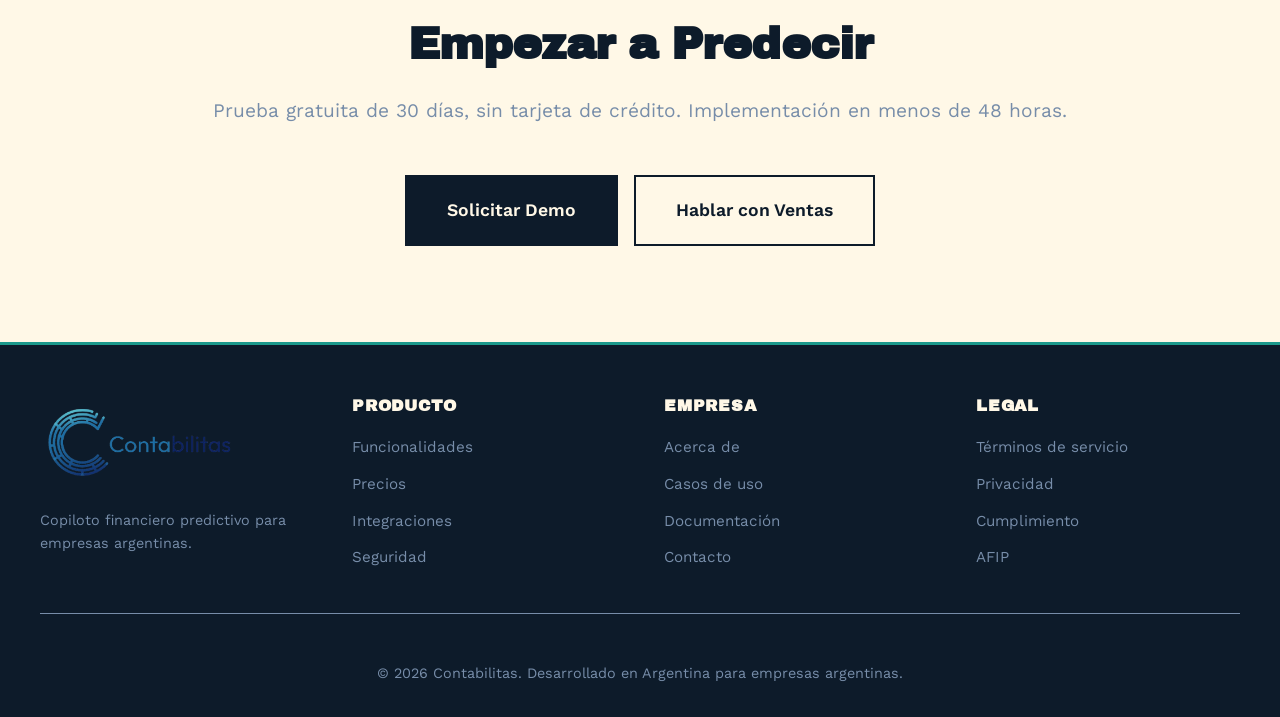
==== commit a0944df4: "Creacion de acerca-de.html y casos-de-uso.html" ====
--- a/index.html
+++ b/index.html
@@ -80,7 +80,7 @@
     </section>
 
     <!-- Stats Section -->
-    <section class="stats">
+    <section class="stats" data-animate-counters>
         <div class="stats-container">
             <div class="stat-item">
                 <span class="stat-number">99,8%</span>
@@ -349,8 +349,8 @@
             <div class="footer-section">
                 <h3>EMPRESA</h3>
                 <ul>
-                    <li><a href="#">Acerca de</a></li>
-                    <li><a href="#">Casos de uso</a></li>
+                    <li><a href="acerca-de.html">Acerca de</a></li>
+                    <li><a href="casos-de-uso.html">Casos de uso</a></li>
                     <li><a href="#">Documentación</a></li>
                     <li><a href="contacto.html">Contacto</a></li>
                 </ul>
--- a/styles/style.css
+++ b/styles/style.css
@@ -1674,3 +1674,92 @@
         border-bottom: none;
     }
 }
+
+/* About & use cases pages */
+.about-ledger {
+    margin-top: 3rem;
+    margin-bottom: 0;
+}
+
+.about-stats {
+    border-top: 2px solid var(--ledger-ink);
+}
+
+.use-cases-intro {
+    padding-bottom: 0;
+}
+
+.use-cases-intro .section-header {
+    margin-bottom: 0;
+}
+
+.use-case-block {
+    background: var(--balance-sheet);
+    padding: 4rem 2rem;
+    border-bottom: 2px solid #E0D5C7;
+}
+
+.use-case-block--alt {
+    background: #FFFDF8;
+}
+
+.use-case-inner {
+    max-width: 1200px;
+    margin: 0 auto;
+}
+
+.use-case-title {
+    font-family: 'Archivo Black', sans-serif;
+    font-size: clamp(1.8rem, 3.5vw, 2.5rem);
+    letter-spacing: -0.02em;
+    color: var(--ledger-ink);
+    margin: 0.75rem 0 1rem;
+    line-height: 1.1;
+}
+
+.use-case-lead {
+    font-size: 1.15rem;
+    color: var(--slate);
+    max-width: 40rem;
+    margin-bottom: 2.5rem;
+    line-height: 1.55;
+}
+
+.use-case-ledger {
+    max-width: 100%;
+    margin: 0 0 2.5rem;
+}
+
+.use-case-metrics {
+    margin-top: 0;
+}
+
+.use-case-split {
+    align-items: start;
+    gap: 3rem;
+}
+
+.use-case-split .features-list {
+    min-width: 0;
+}
+
+.use-case-split .feature-row {
+    padding-left: 0;
+    padding-right: 0;
+}
+
+.use-case-split .feature-row:hover {
+    padding-left: 1rem;
+    transform: none;
+    box-shadow: none;
+}
+
+.use-case-grid {
+    margin-top: 0.5rem;
+}
+
+@media (max-width: 968px) {
+    .use-case-block {
+        padding: 3rem 1.25rem;
+    }
+}
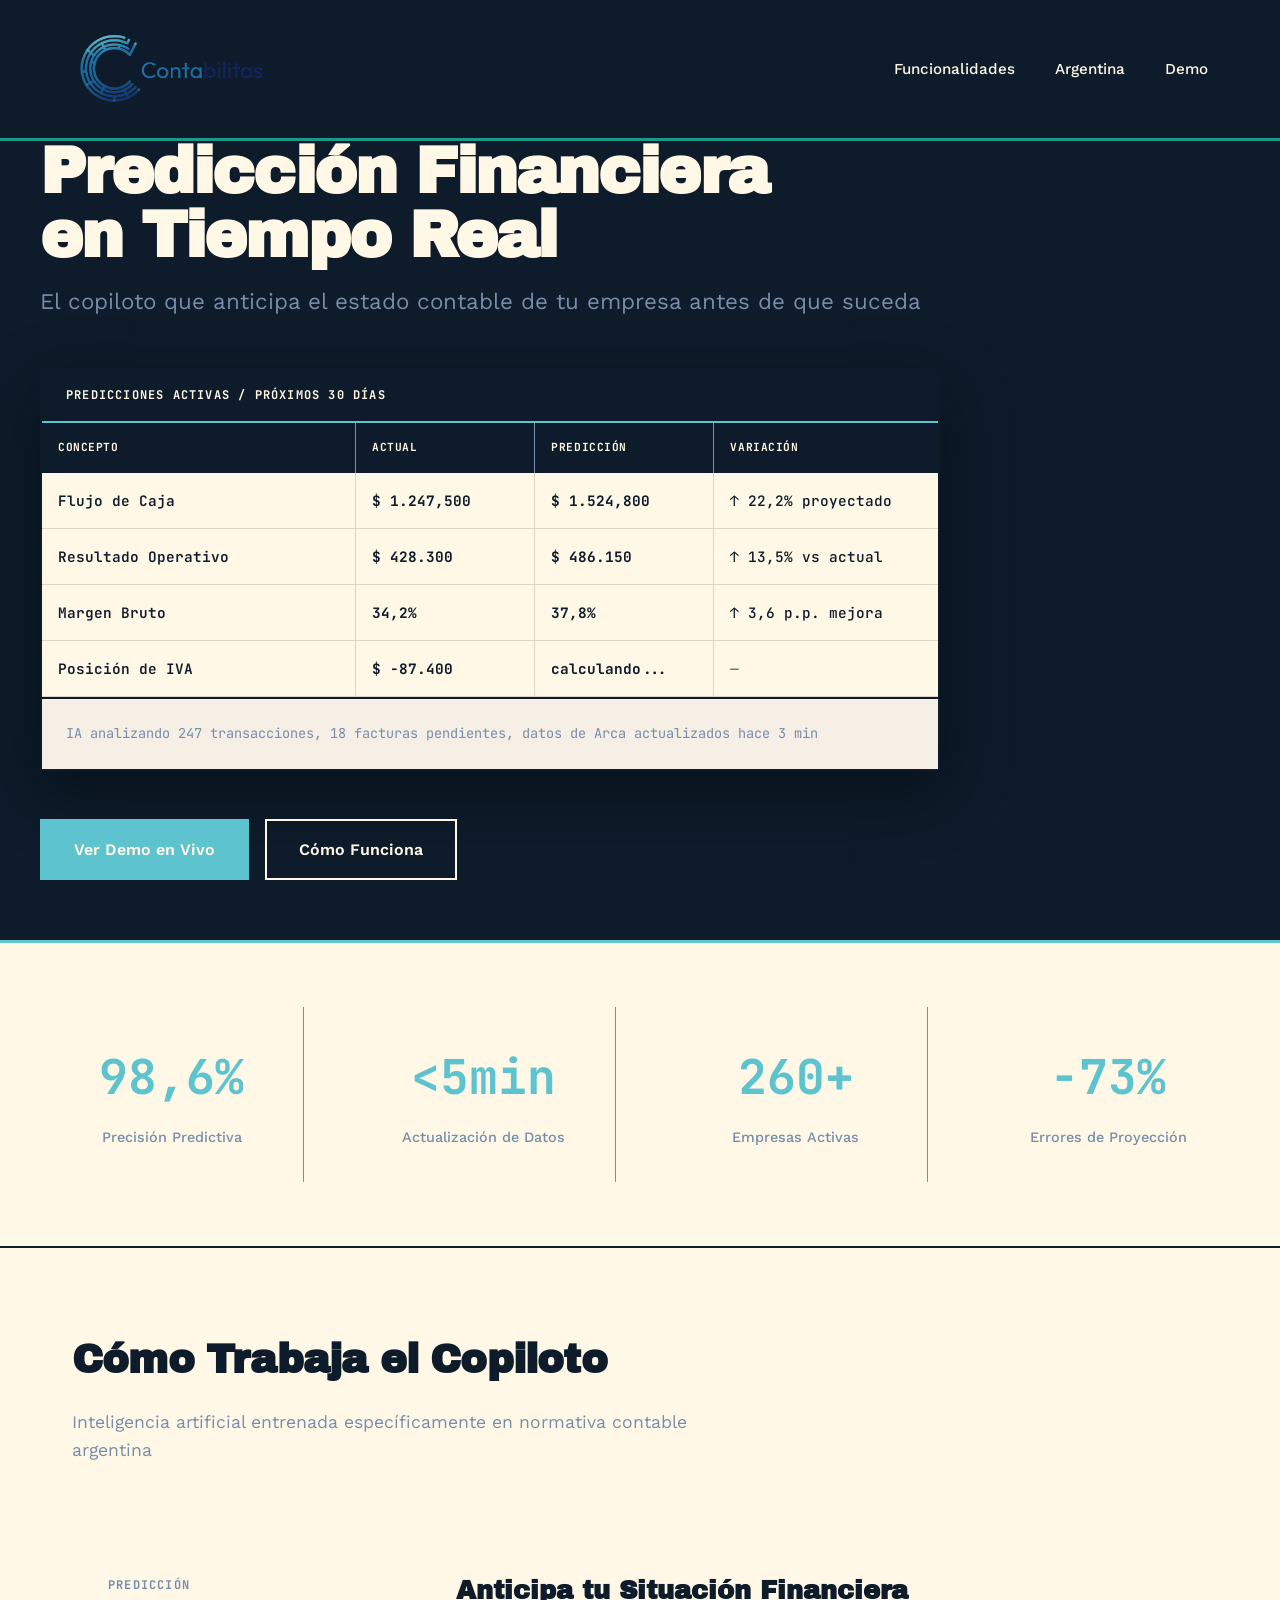
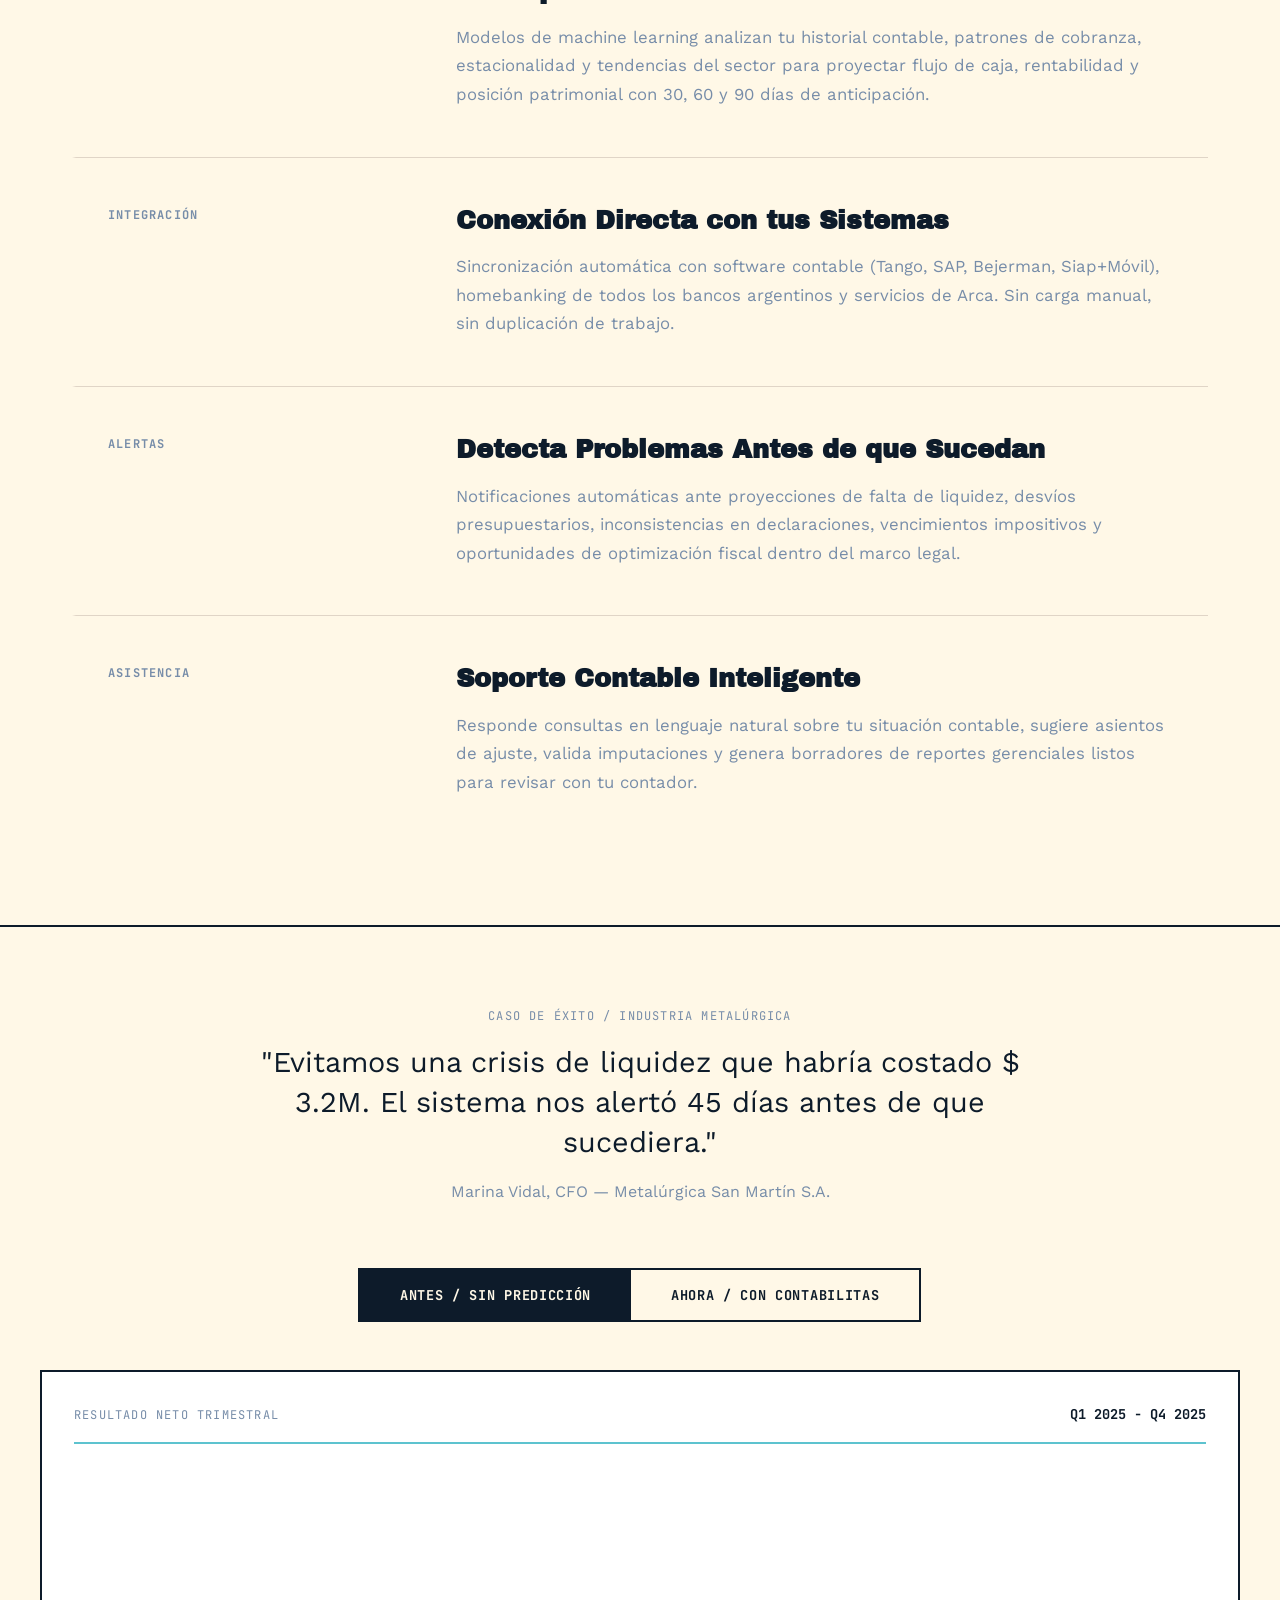
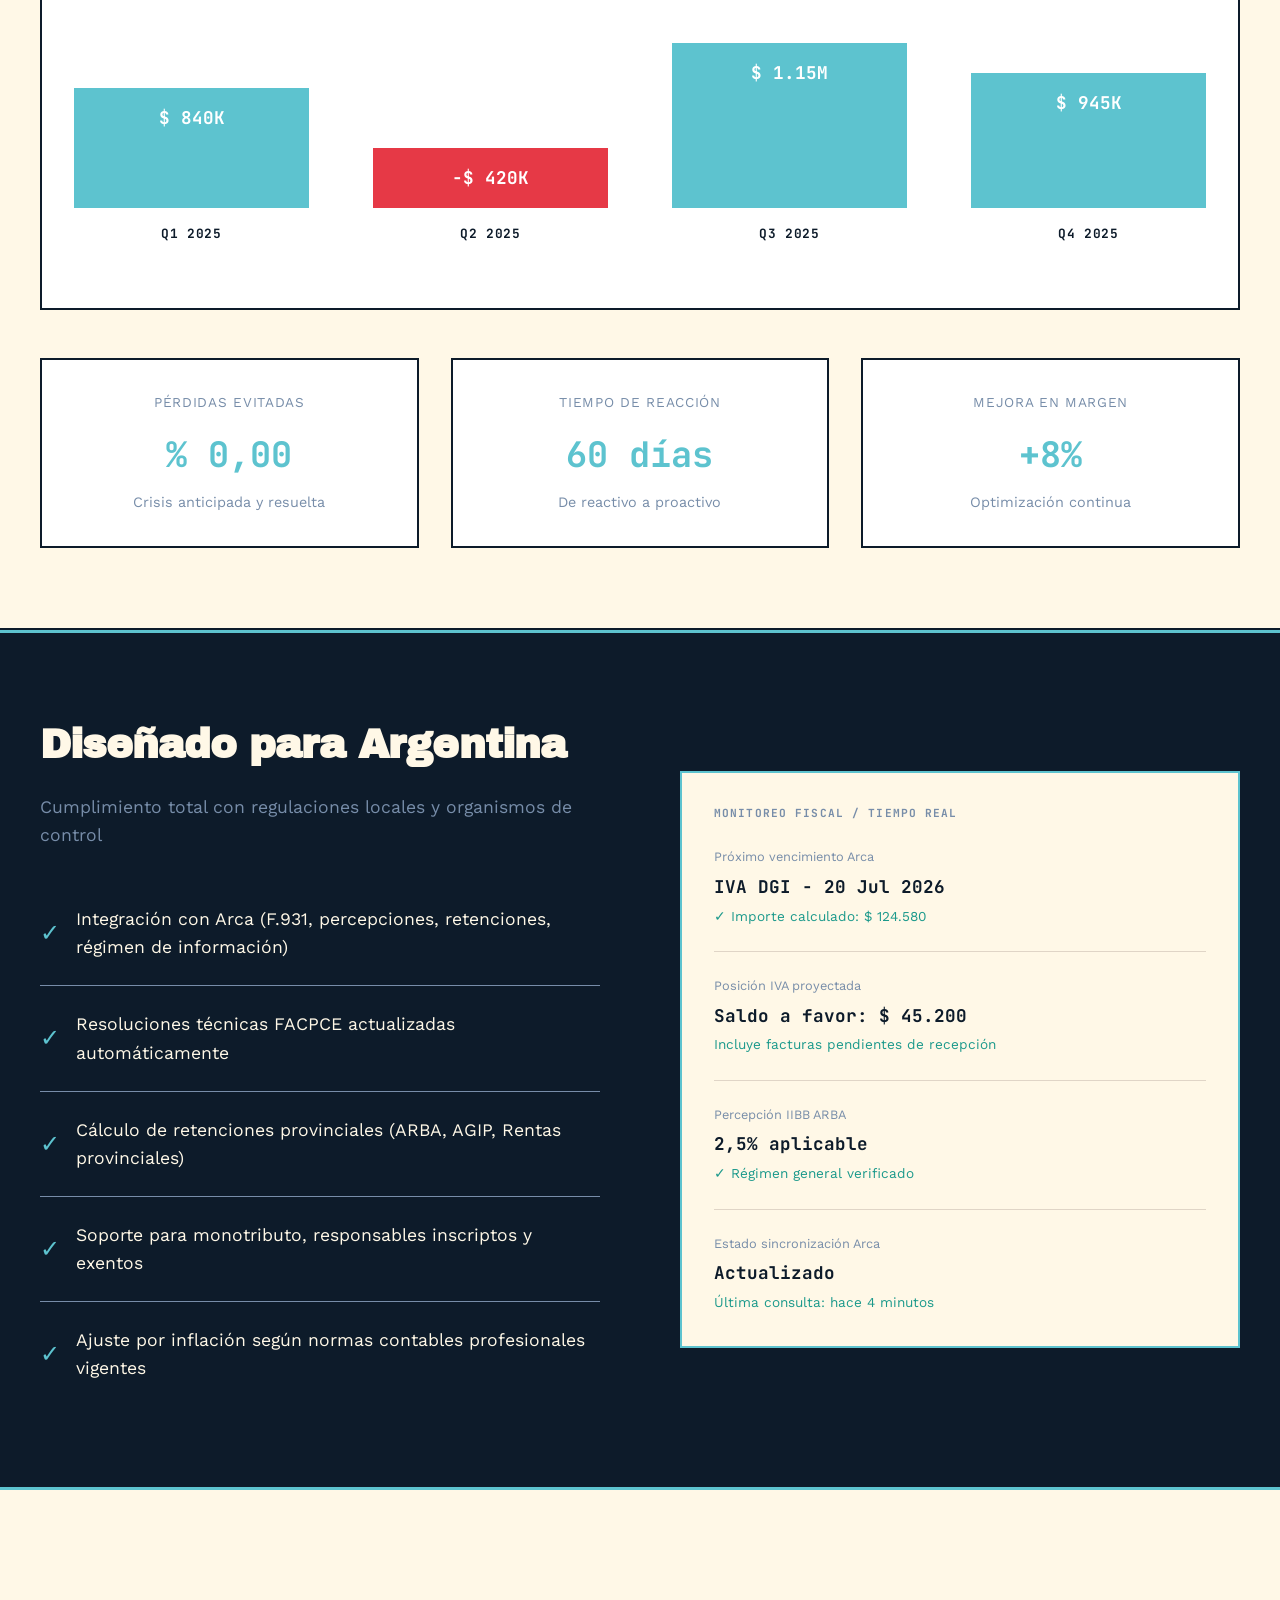
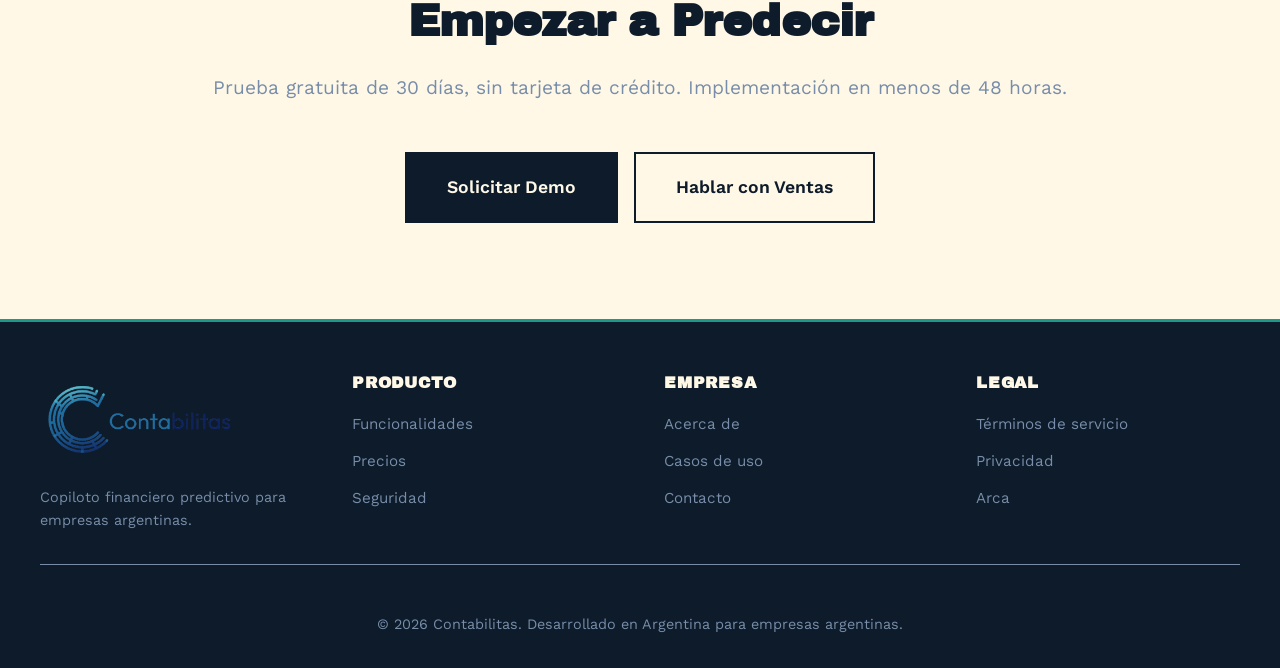
==== commit 8b9df22c: "Creacion de paginas Arca, Privacidad y Terminos de Servicio" ====
--- a/index.html
+++ b/index.html
@@ -68,7 +68,7 @@
                     </tbody>
                 </table>
                 <div class="ledger-footer">
-                    IA analizando 247 transacciones, 18 facturas pendientes, datos de AFIP actualizados hace 3 min
+                    IA analizando 247 transacciones, 18 facturas pendientes, datos de Arca actualizados hace 3 min
                 </div>
             </div>
 
@@ -133,7 +133,7 @@
                     <h3 class="feature-title">Conexión Directa con tus Sistemas</h3>
                     <p class="feature-description">
                         Sincronización automática con software contable (Tango, SAP, Bejerman, Siap+Móvil),
-                        homebanking de todos los bancos argentinos y servicios de AFIP. Sin carga manual,
+                        homebanking de todos los bancos argentinos y servicios de Arca. Sin carga manual,
                         sin duplicación de trabajo.
                     </p>
                 </div>
@@ -267,7 +267,7 @@
                 <ul class="compliance-list">
                     <li class="compliance-item">
                         <span class="check-icon">✓</span>
-                        <span class="compliance-text">Integración con AFIP (F.931, percepciones, retenciones, régimen de información)</span>
+                        <span class="compliance-text">Integración con Arca (F.931, percepciones, retenciones, régimen de información)</span>
                     </li>
                     <li class="compliance-item">
                         <span class="check-icon">✓</span>
@@ -292,7 +292,7 @@
                 <div class="regulatory-preview animate-right">
                     <div class="regulatory-header">MONITOREO FISCAL / TIEMPO REAL</div>
                     <div class="regulatory-item">
-                        <div class="regulatory-label">Próximo vencimiento AFIP</div>
+                        <div class="regulatory-label">Próximo vencimiento Arca</div>
                         <div class="regulatory-value">IVA DGI - 20 Jul 2026</div>
                         <div class="regulatory-status">✓ Importe calculado: $ 124.580</div>
                     </div>
@@ -307,7 +307,7 @@
                         <div class="regulatory-status">✓ Régimen general verificado</div>
                     </div>
                     <div class="regulatory-item">
-                        <div class="regulatory-label">Estado sincronización AFIP</div>
+                        <div class="regulatory-label">Estado sincronización Arca</div>
                         <div class="regulatory-value">Actualizado</div>
                         <div class="regulatory-status">Última consulta: hace 4 minutos</div>
                     </div>
@@ -342,7 +342,6 @@
                 <ul>
                     <li><a href="#funcionalidades">Funcionalidades</a></li>
                     <li><a href="#">Precios</a></li>
-                    <li><a href="#">Integraciones</a></li>
                     <li><a href="seguridad.html">Seguridad</a></li>
                 </ul>
             </div>
@@ -351,17 +350,15 @@
                 <ul>
                     <li><a href="acerca-de.html">Acerca de</a></li>
                     <li><a href="casos-de-uso.html">Casos de uso</a></li>
-                    <li><a href="#">Documentación</a></li>
                     <li><a href="contacto.html">Contacto</a></li>
                 </ul>
             </div>
             <div class="footer-section">
                 <h3>LEGAL</h3>
                 <ul>
-                    <li><a href="#">Términos de servicio</a></li>
-                    <li><a href="#">Privacidad</a></li>
-                    <li><a href="#">Cumplimiento</a></li>
-                    <li><a href="#">AFIP</a></li>
+                    <li><a href="terminos-de-servicio.html">Términos de servicio</a></li>
+                    <li><a href="privacidad.html">Privacidad</a></li>
+                    <li><a href="arca.html">Arca</a></li>
                 </ul>
             </div>
         </div>
--- a/styles/style.css
+++ b/styles/style.css
@@ -1763,3 +1763,30 @@
         padding: 3rem 1.25rem;
     }
 }
+
+/* Legal pages */
+.legal-meta-ledger {
+    margin-top: 3rem;
+    margin-bottom: 0;
+}
+
+.legal-body {
+    padding-top: 4rem;
+}
+
+.legal-body .feature-description a,
+.regulatory-value a {
+    color: var(--peso-teal);
+    font-weight: 600;
+    text-decoration: underline;
+    text-underline-offset: 2px;
+}
+
+.legal-body .feature-description a:hover,
+.regulatory-value a:hover {
+    color: var(--ledger-ink);
+}
+
+.legal-page .feature-label {
+    color: var(--blue-light);
+}
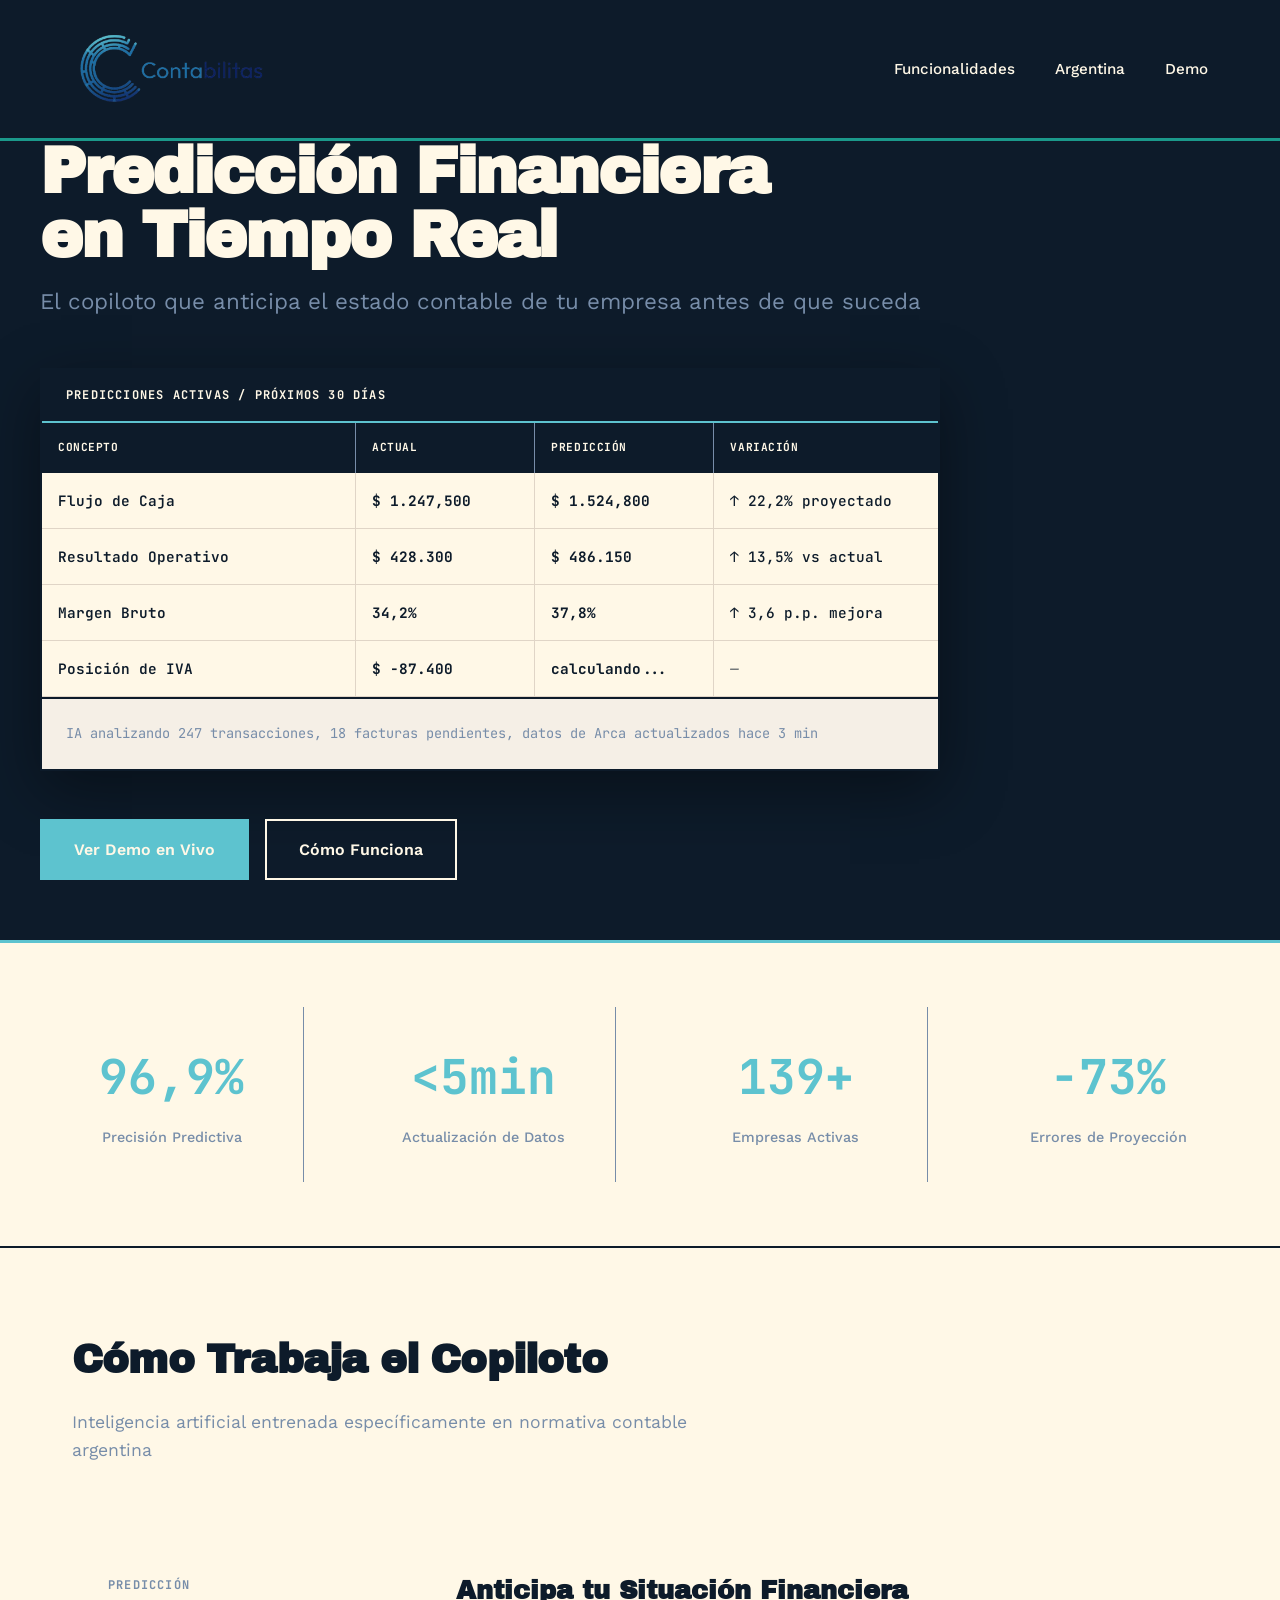
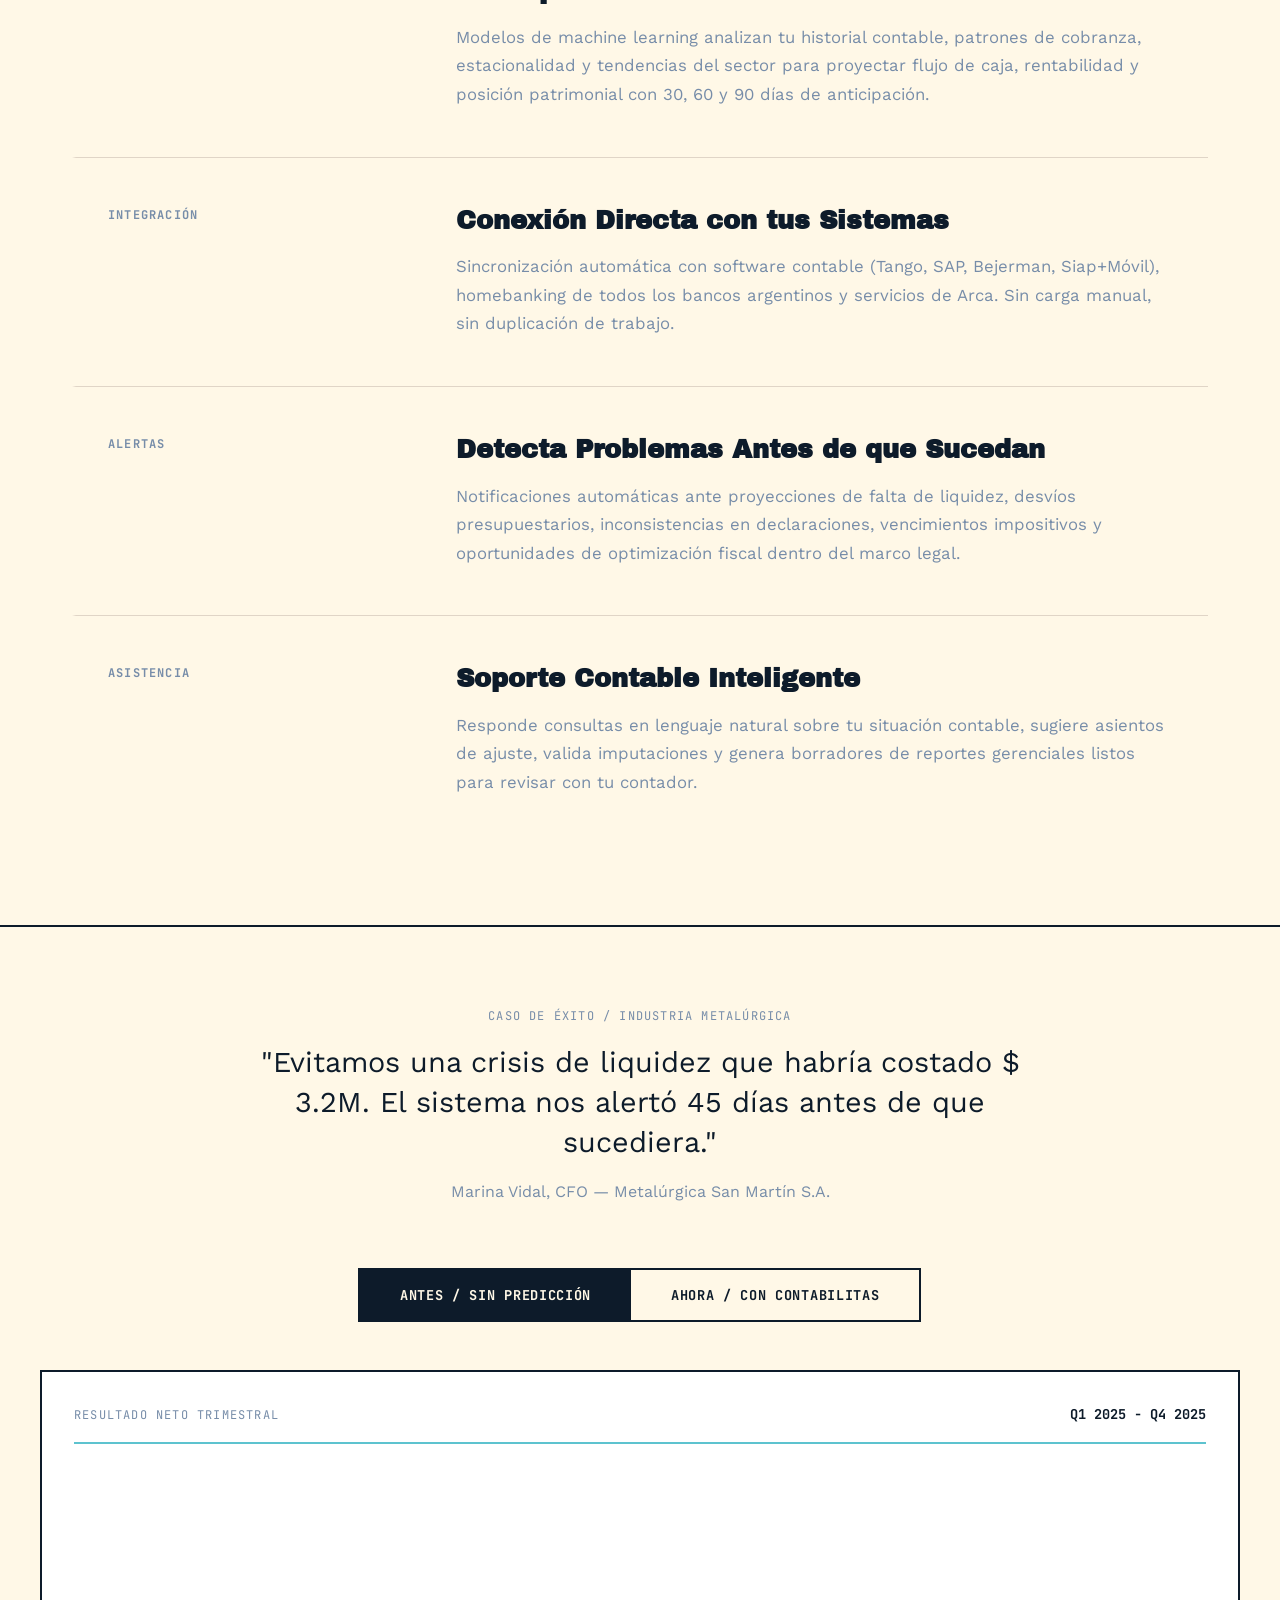
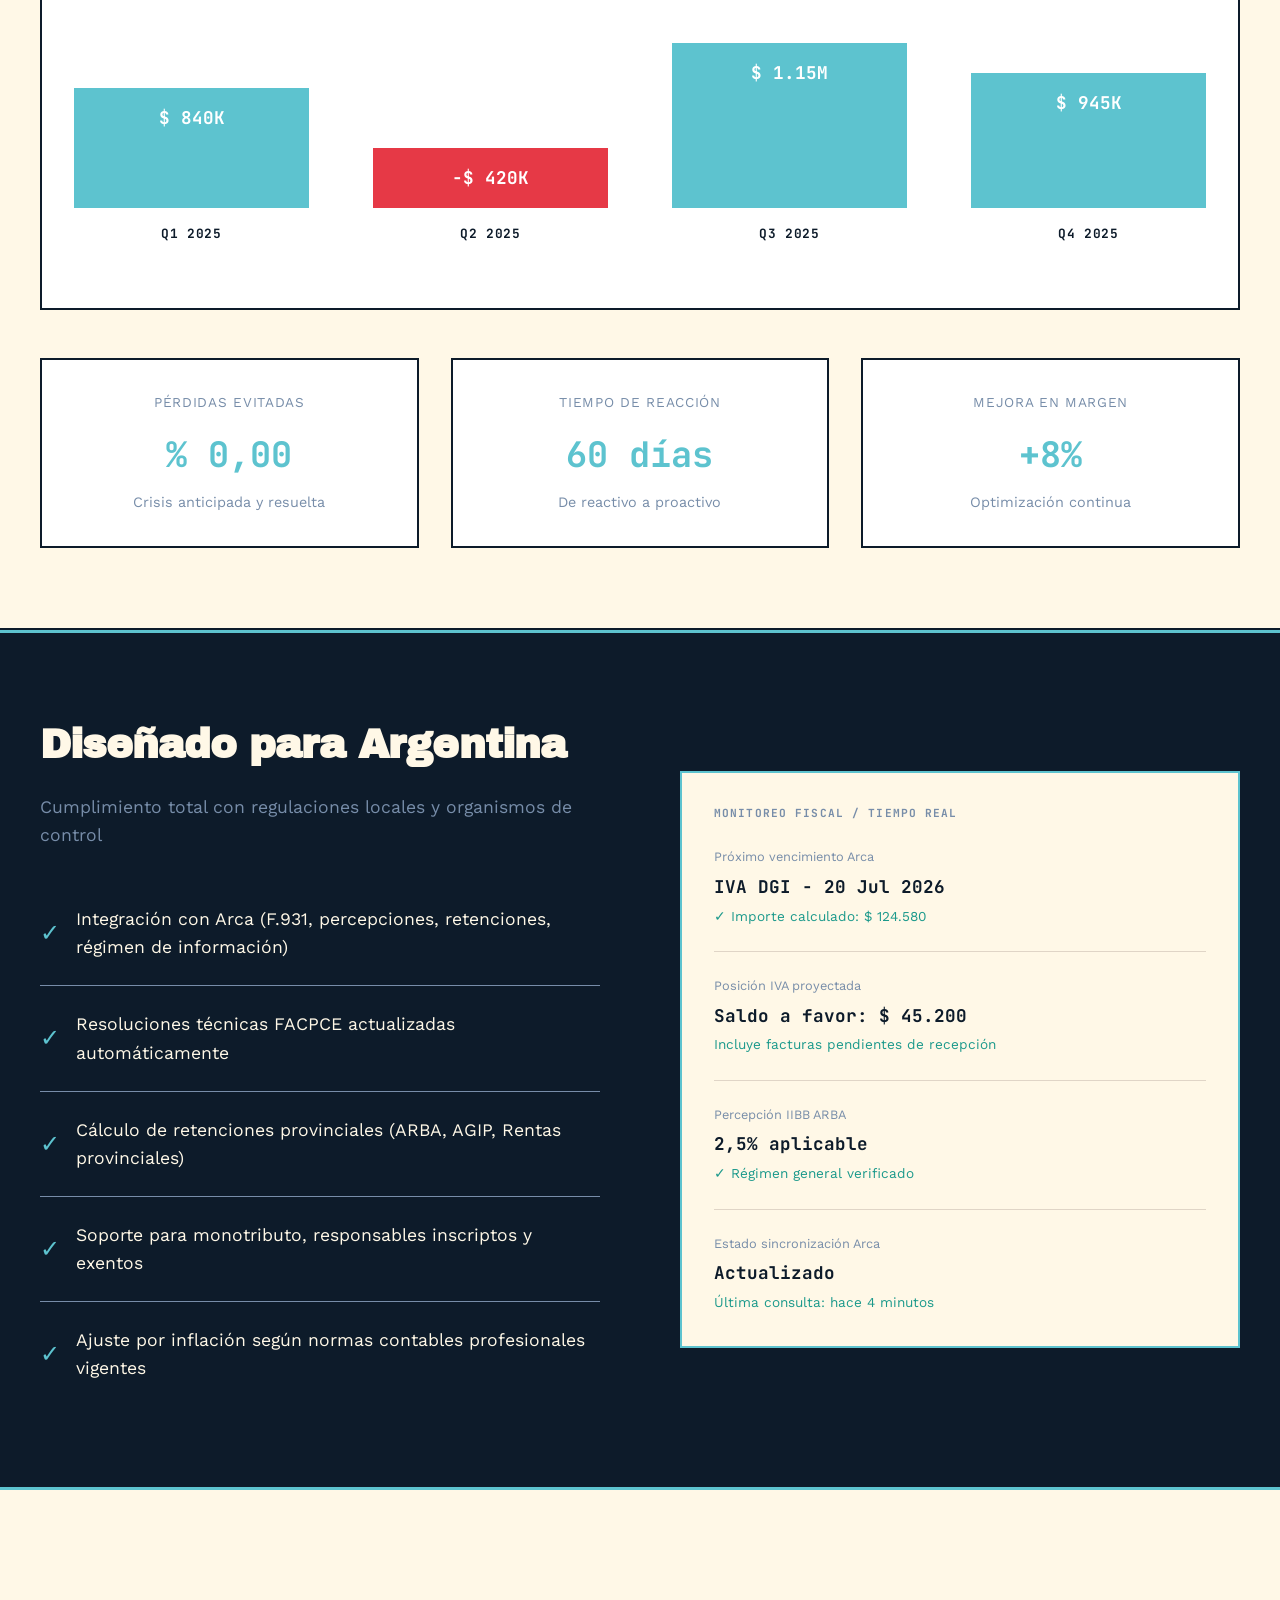
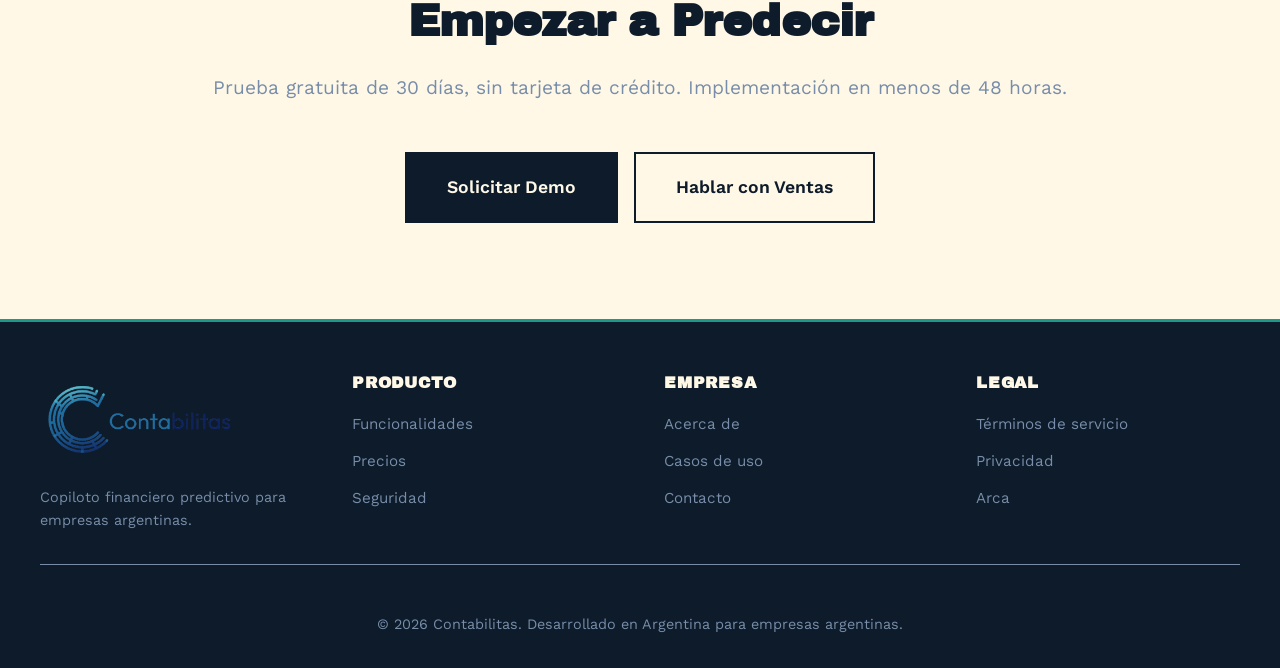
==== commit 5d38ae15: "Agregado de icono y flecha de redireccionamiento al inicio de la pagina" ====
--- a/index.html
+++ b/index.html
@@ -4,10 +4,11 @@
     <meta charset="UTF-8">
     <meta name="viewport" content="width=device-width, initial-scale=1.0">
     <title>Contabilitas - Copiloto Financiero para Empresas Argentinas</title>
+    <link rel="icon" href="images/icon.png">
     <link href="https://fonts.googleapis.com/css2?family=Archivo+Black&family=Work+Sans:wght@400;500;600&family=JetBrains+Mono:wght@500;700&display=swap" rel="stylesheet">
     <link rel="stylesheet" href="styles/style.css">
 </head>
-<body>
+<body id="top">
     <!-- Header -->
     <header>
         <nav>
@@ -367,6 +368,11 @@
         </div>
     </footer>
 
+    <a href="#top" class="back-to-top" id="back-to-top" aria-label="Volver al inicio de la pagina" title="Volver arriba">
+        <span aria-hidden="true">&#8593;</span>
+    </a>
+
     <script src="js/main.js"></script>
+    <script src="js/back-to-top.js"></script>
 </body>
 </html>
--- a/styles/style.css
+++ b/styles/style.css
@@ -1790,3 +1790,61 @@
 .legal-page .feature-label {
     color: var(--blue-light);
 }
+
+/* Back to top */
+.back-to-top {
+    position: fixed;
+    right: 1.5rem;
+    bottom: 1.5rem;
+    z-index: 1100;
+    width: 3rem;
+    height: 3rem;
+    display: flex;
+    align-items: center;
+    justify-content: center;
+    background: var(--ledger-ink);
+    color: var(--balance-sheet);
+    border: 2px solid var(--peso-teal);
+    text-decoration: none;
+    font-family: 'JetBrains Mono', monospace;
+    font-size: 1.25rem;
+    font-weight: 700;
+    line-height: 1;
+    opacity: 0;
+    visibility: hidden;
+    pointer-events: none;
+    transform: translateY(12px);
+    transition: opacity 0.25s ease, transform 0.25s ease, visibility 0.25s ease, background 0.2s ease;
+}
+
+.back-to-top.is-visible {
+    opacity: 1;
+    visibility: visible;
+    pointer-events: auto;
+    transform: translateY(0);
+}
+
+.back-to-top:hover {
+    background: var(--peso-teal);
+    color: var(--balance-sheet);
+}
+
+.back-to-top:focus-visible {
+    outline: 2px solid var(--blue-light);
+    outline-offset: 3px;
+}
+
+@media (prefers-reduced-motion: reduce) {
+    .back-to-top {
+        transition: none;
+    }
+}
+
+@media (max-width: 640px) {
+    .back-to-top {
+        right: 1rem;
+        bottom: 1rem;
+        width: 2.75rem;
+        height: 2.75rem;
+    }
+}
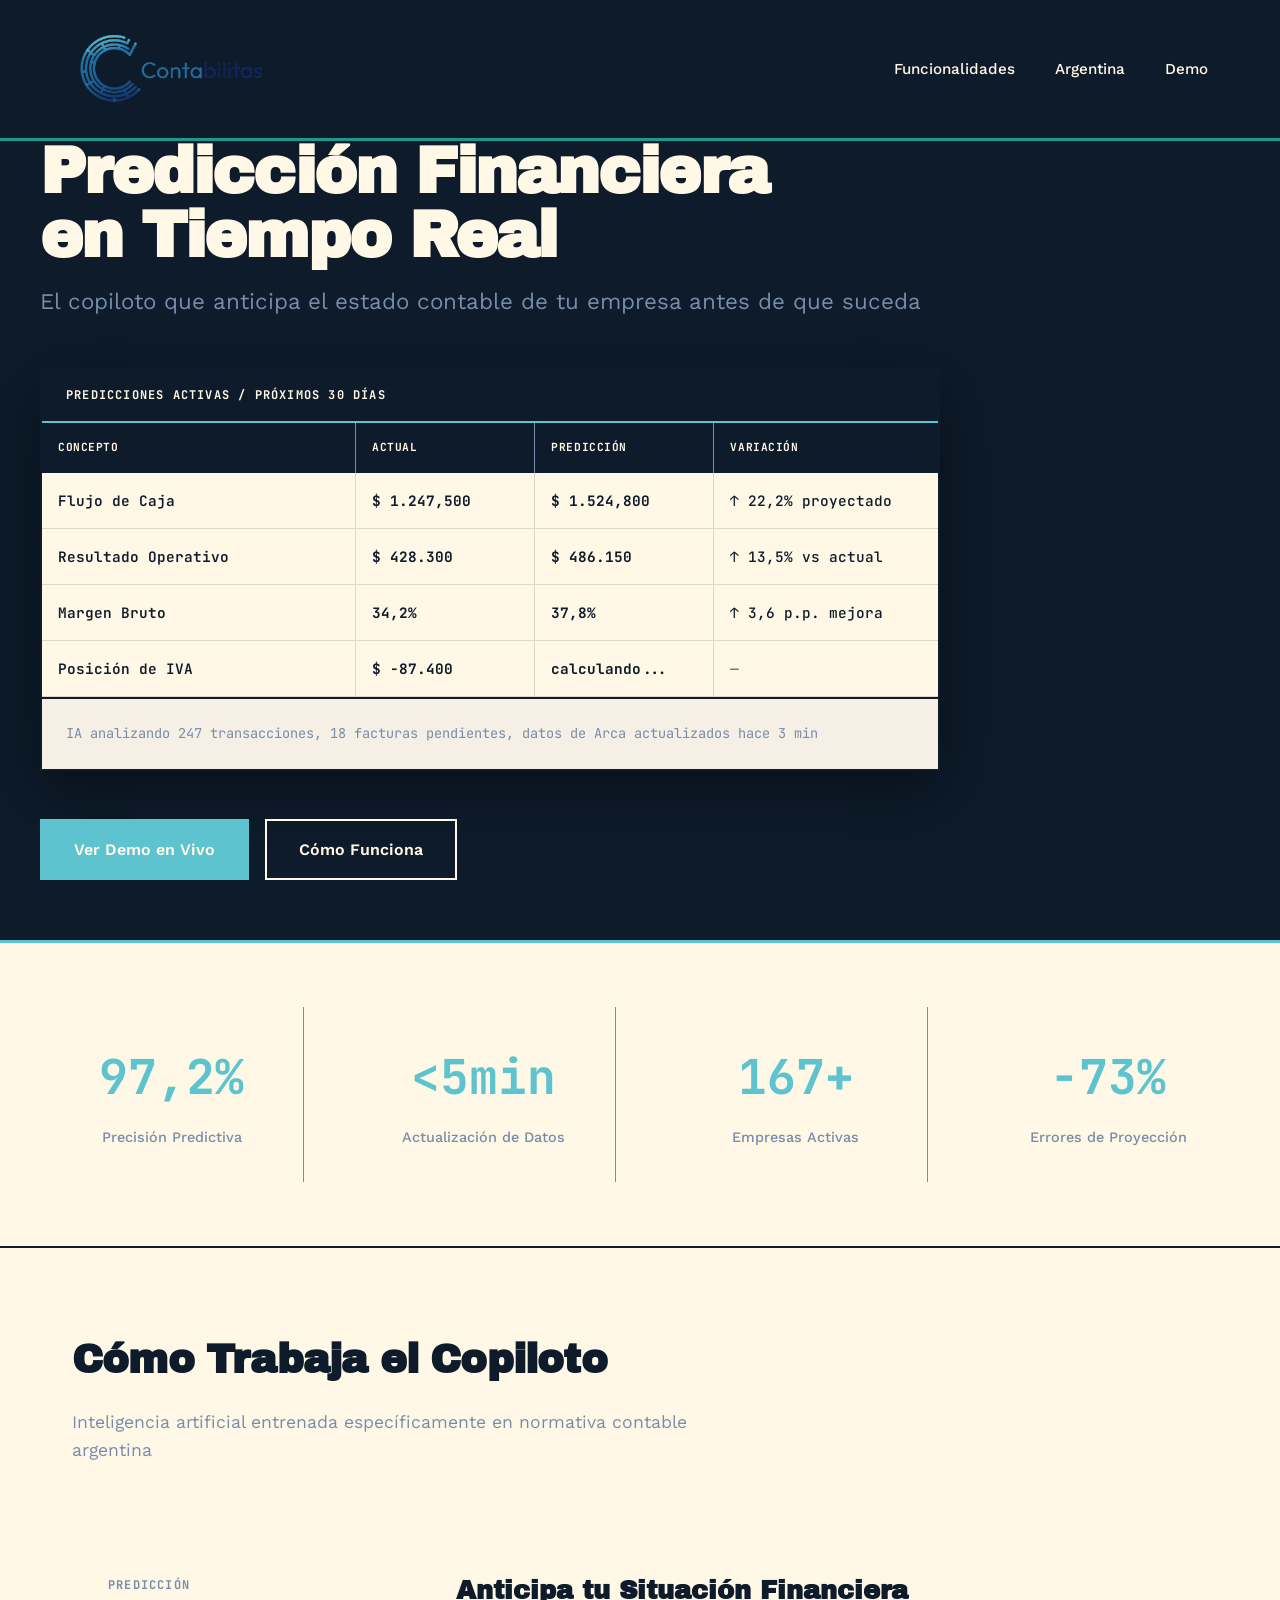
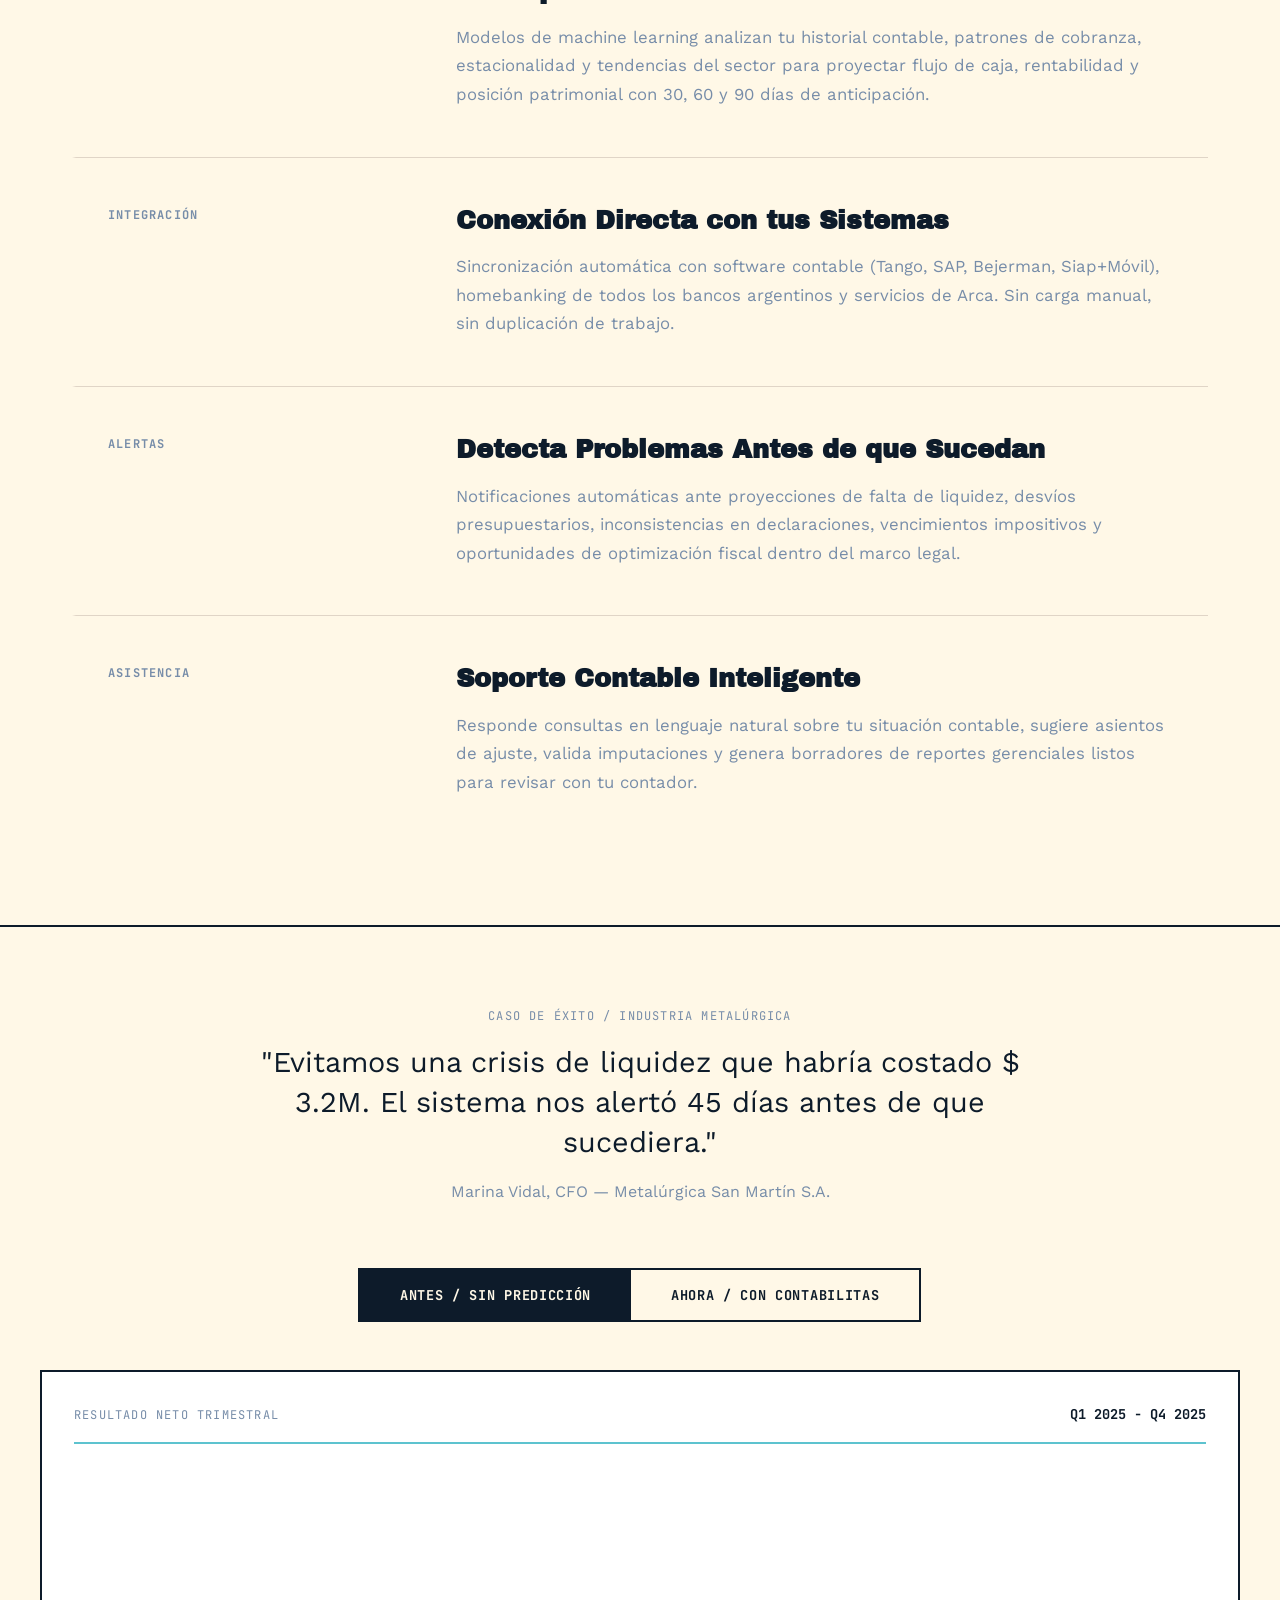
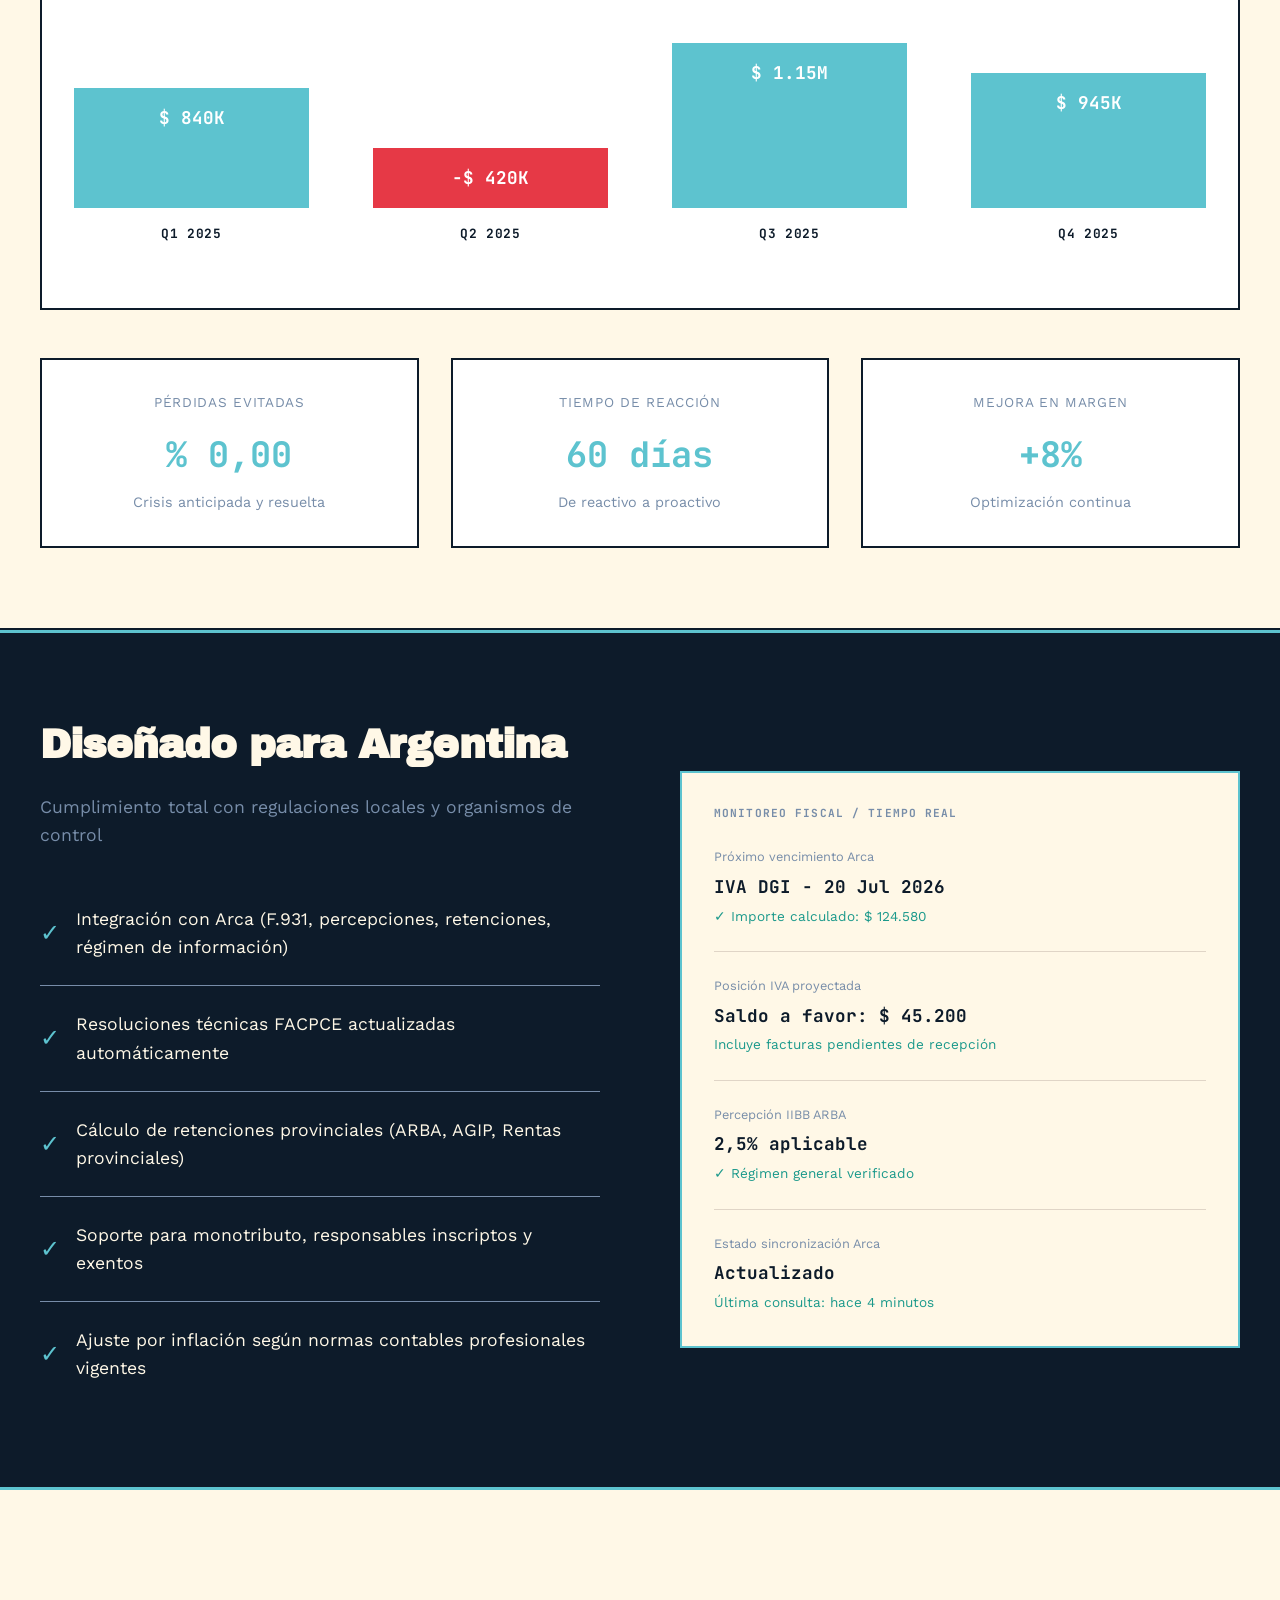
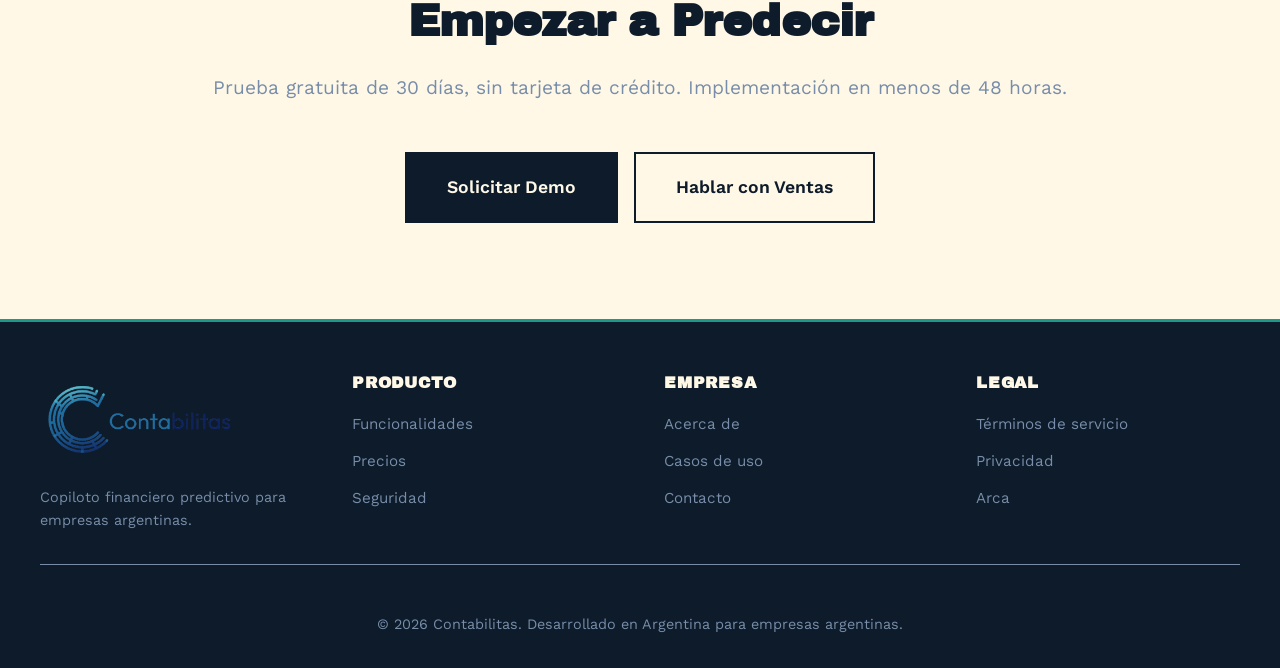
==== commit 3cac4876: "Correccion de contacto y se agrego la imagen de la flecha" ====
--- a/index.html
+++ b/index.html
@@ -5,6 +5,7 @@
     <meta name="viewport" content="width=device-width, initial-scale=1.0">
     <title>Contabilitas - Copiloto Financiero para Empresas Argentinas</title>
     <link rel="icon" href="images/icon.png">
+    <link rel="stylesheet" href="https://cdnjs.cloudflare.com/ajax/libs/font-awesome/6.4.0/css/all.min.css">
     <link href="https://fonts.googleapis.com/css2?family=Archivo+Black&family=Work+Sans:wght@400;500;600&family=JetBrains+Mono:wght@500;700&display=swap" rel="stylesheet">
     <link rel="stylesheet" href="styles/style.css">
 </head>
@@ -369,7 +370,7 @@
     </footer>
 
     <a href="#top" class="back-to-top" id="back-to-top" aria-label="Volver al inicio de la pagina" title="Volver arriba">
-        <span aria-hidden="true">&#8593;</span>
+        <span aria-hidden="true"><i class="fa-solid fa-arrow-up"></i></span>
     </a>
 
     <script src="js/main.js"></script>
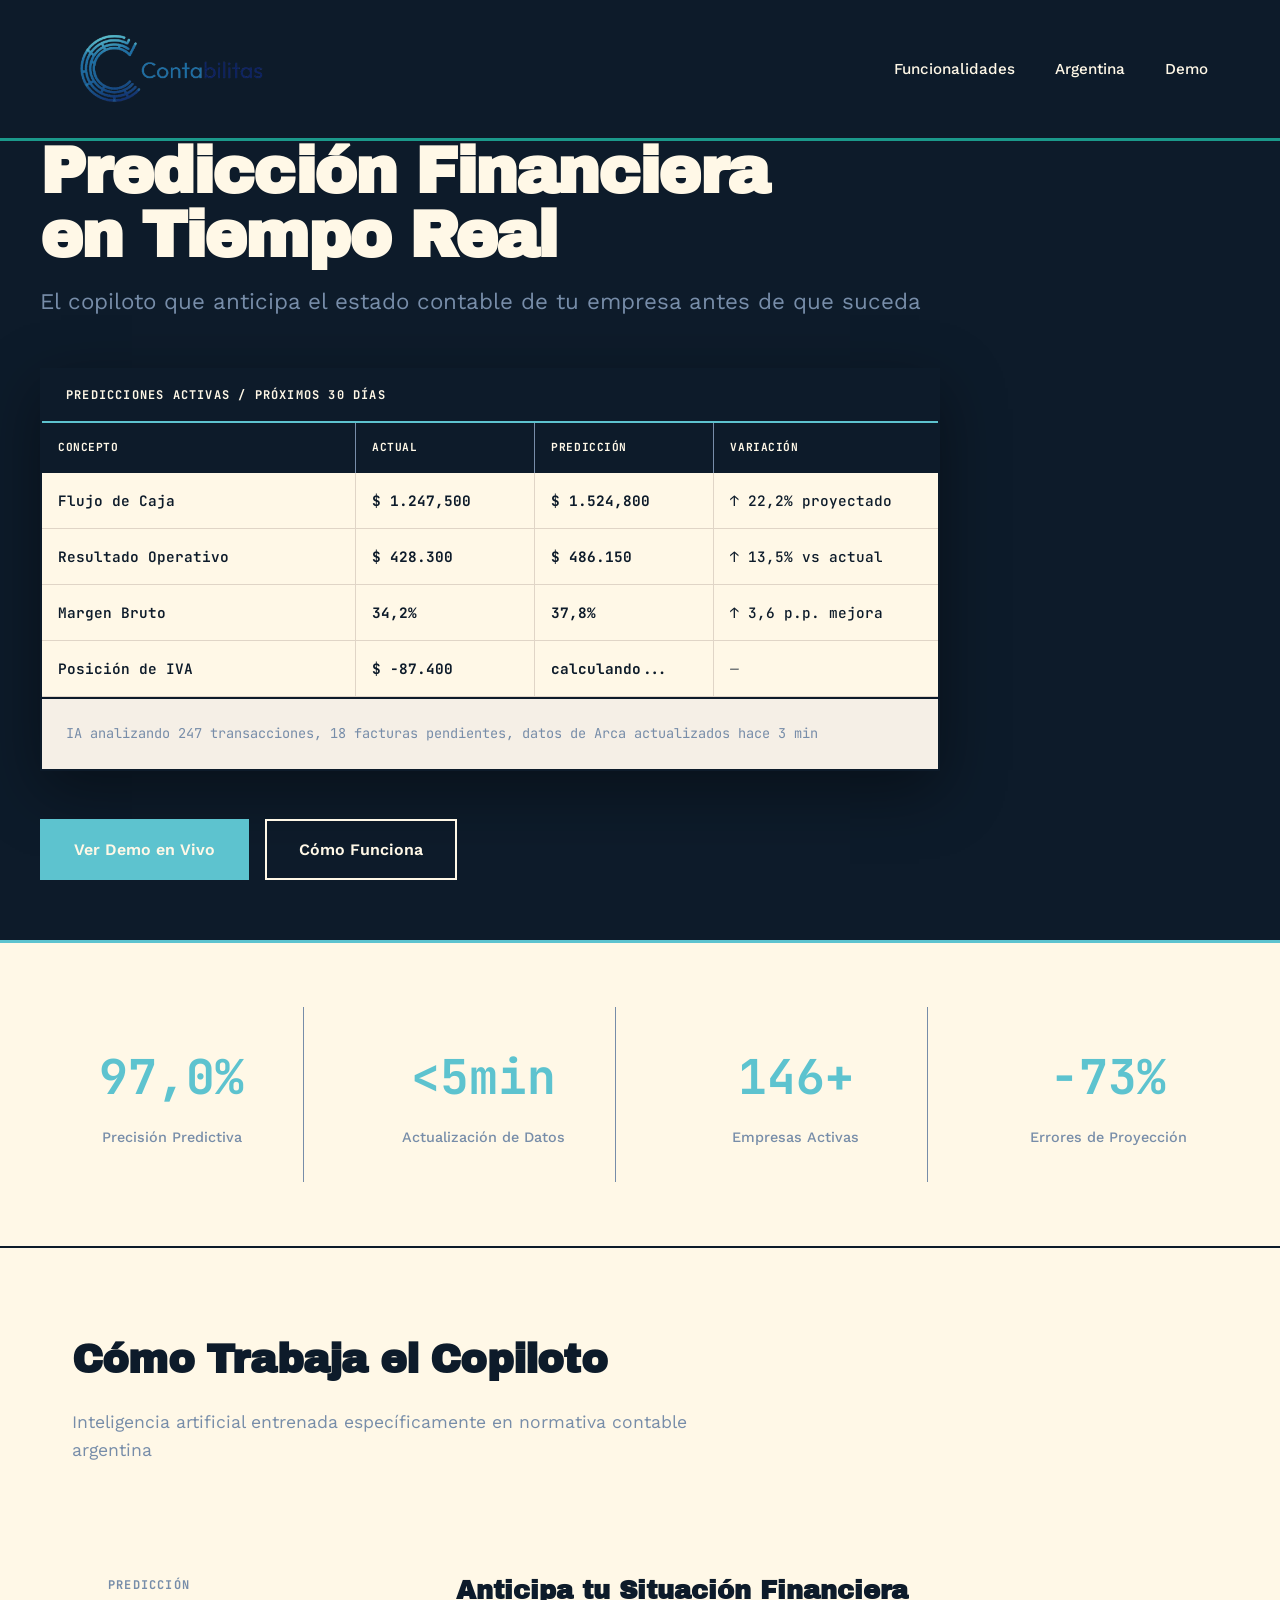
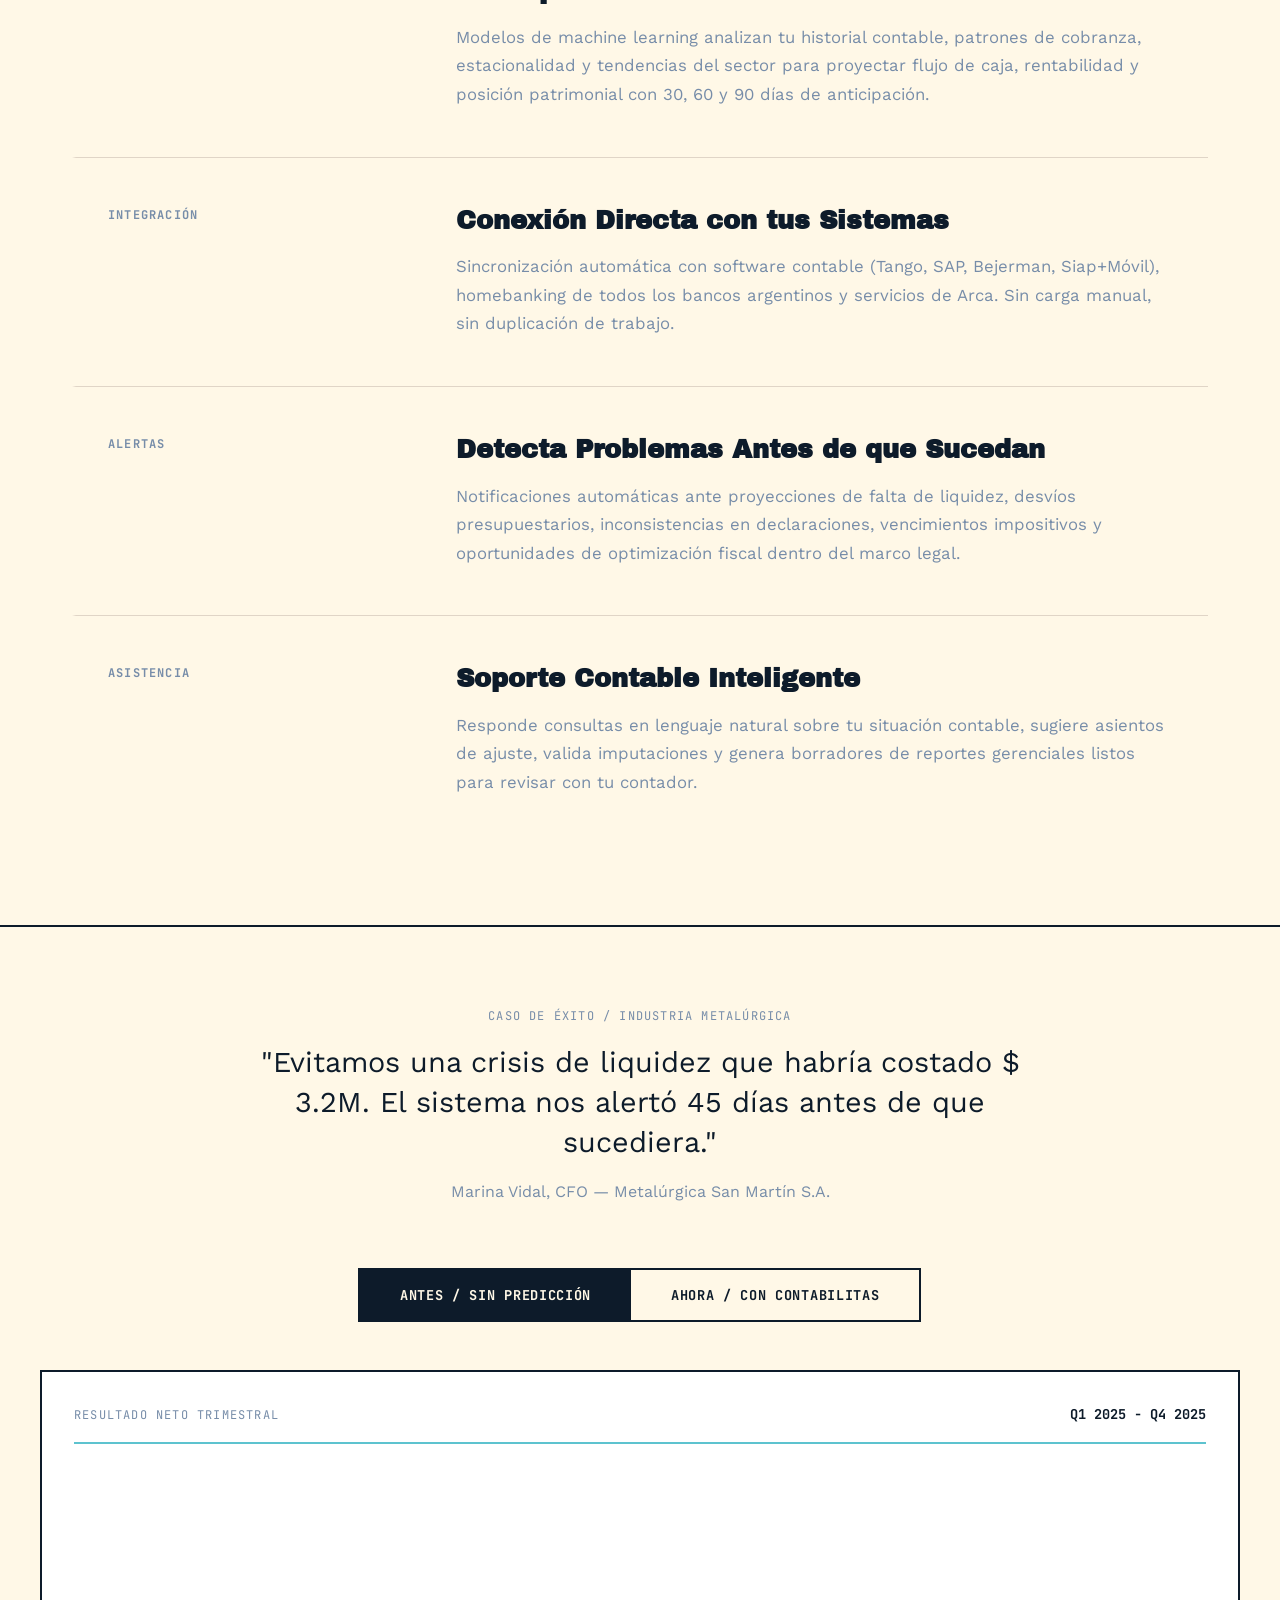
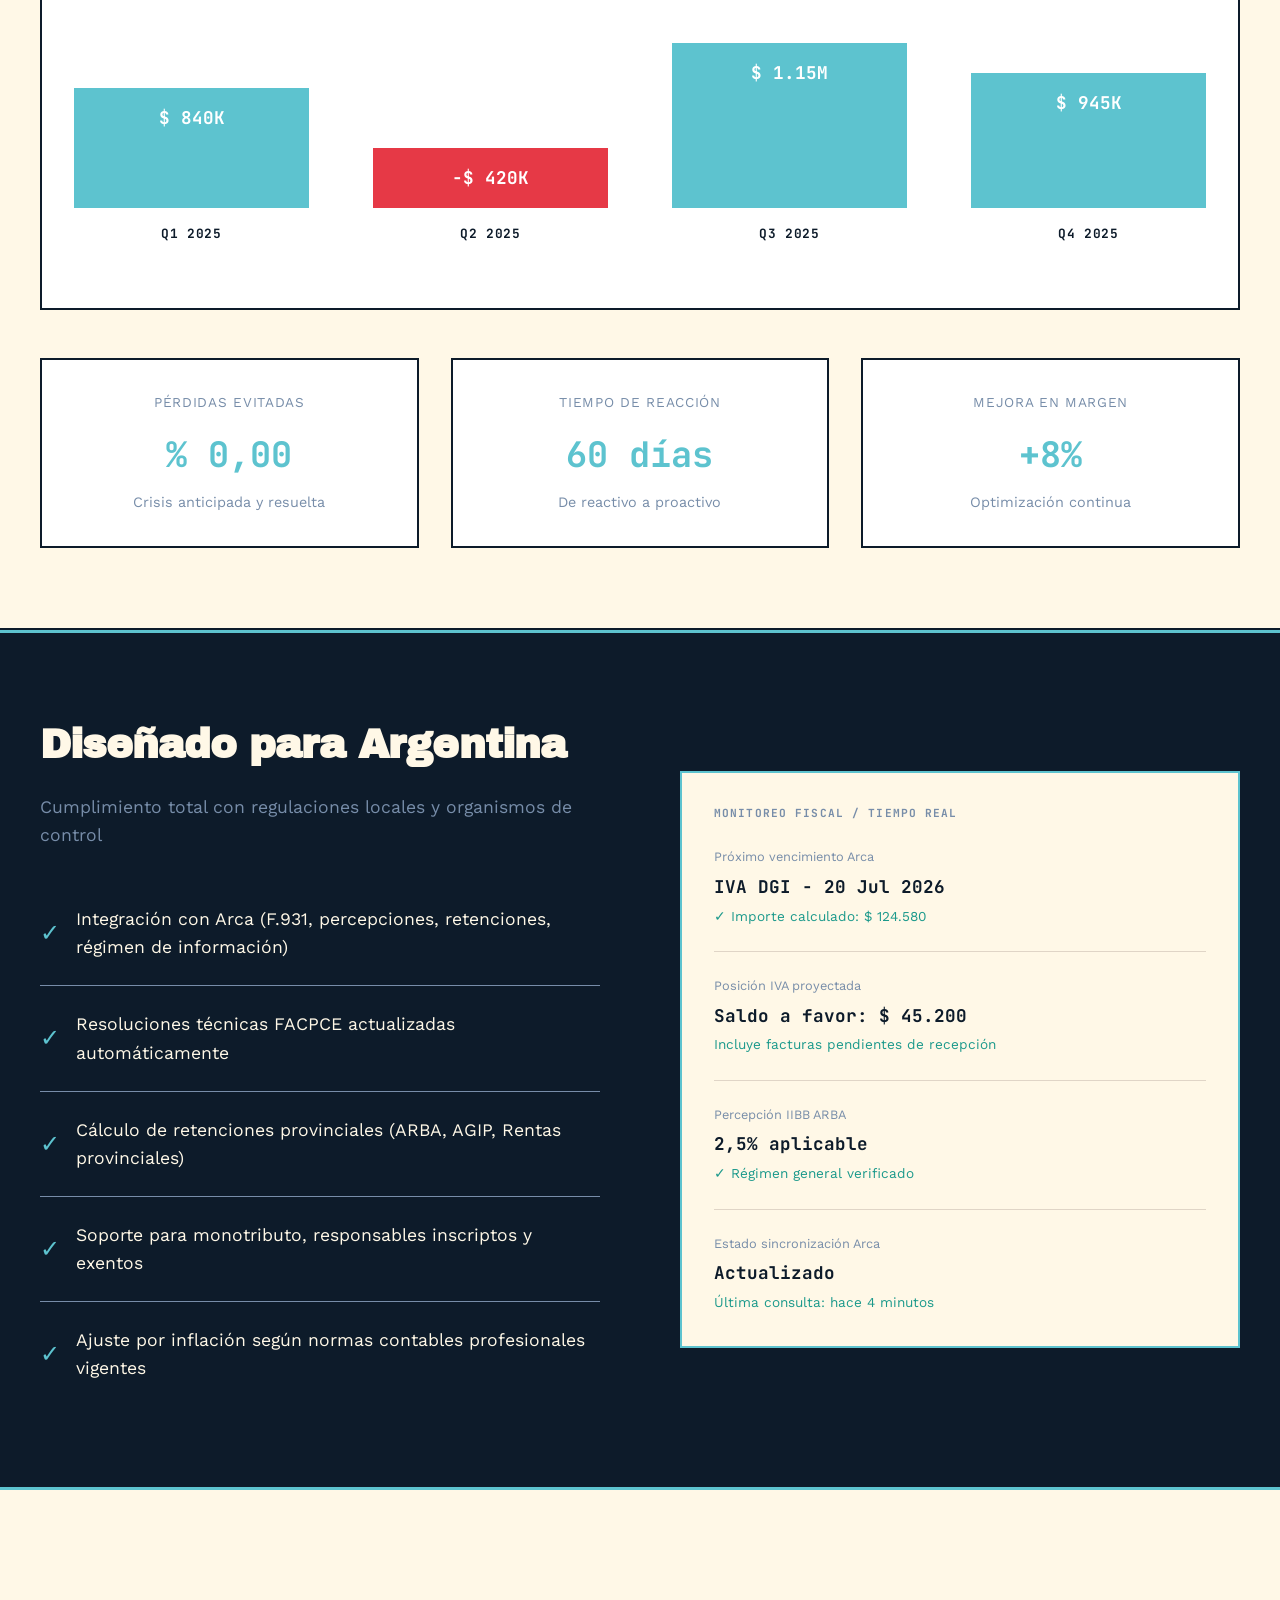
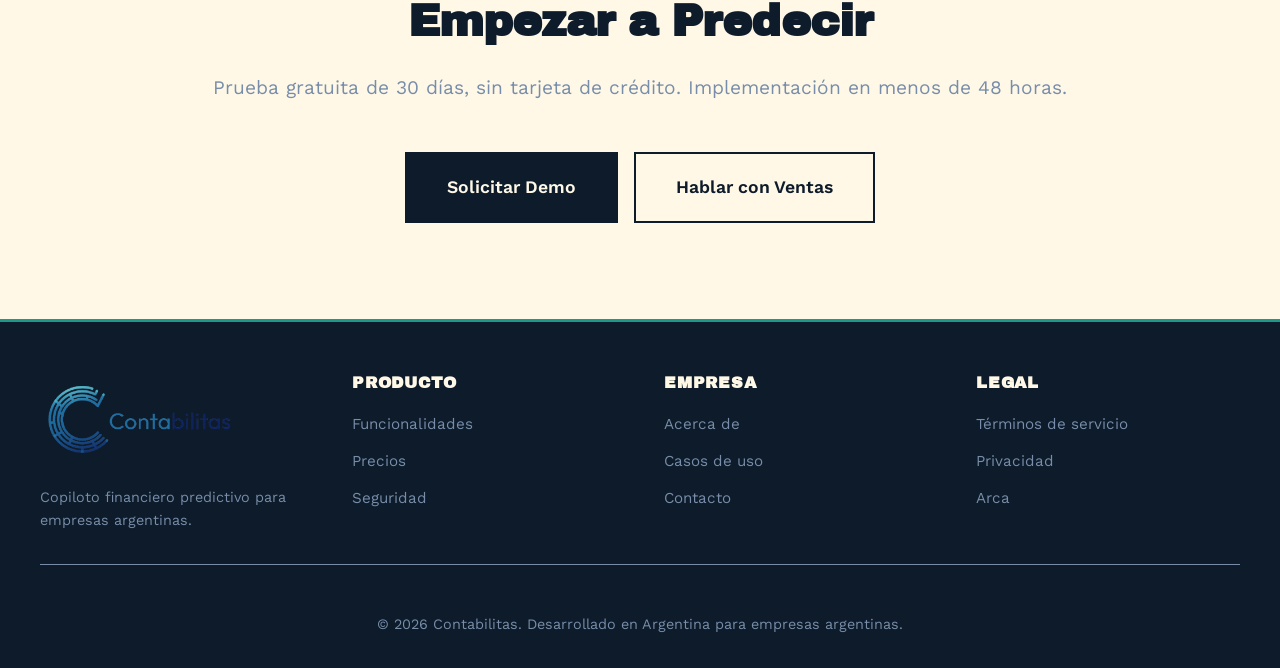
==== commit 178bb8f4: "Correcciones de versiones de style y js" ====
--- a/index.html
+++ b/index.html
@@ -7,7 +7,7 @@
     <link rel="icon" href="images/icon.png">
     <link rel="stylesheet" href="https://cdnjs.cloudflare.com/ajax/libs/font-awesome/6.4.0/css/all.min.css">
     <link href="https://fonts.googleapis.com/css2?family=Archivo+Black&family=Work+Sans:wght@400;500;600&family=JetBrains+Mono:wght@500;700&display=swap" rel="stylesheet">
-    <link rel="stylesheet" href="styles/style.css">
+    <link rel="stylesheet" href="styles/style.css?v=1.0.0">
 </head>
 <body id="top">
     <!-- Header -->
@@ -373,7 +373,7 @@
         <span aria-hidden="true"><i class="fa-solid fa-arrow-up"></i></span>
     </a>
 
-    <script src="js/main.js"></script>
-    <script src="js/back-to-top.js"></script>
+    <script src="js/main.js?v=1.0.0"></script>
+    <script src="js/back-to-top.js?v=1.0.0"></script>
 </body>
 </html>
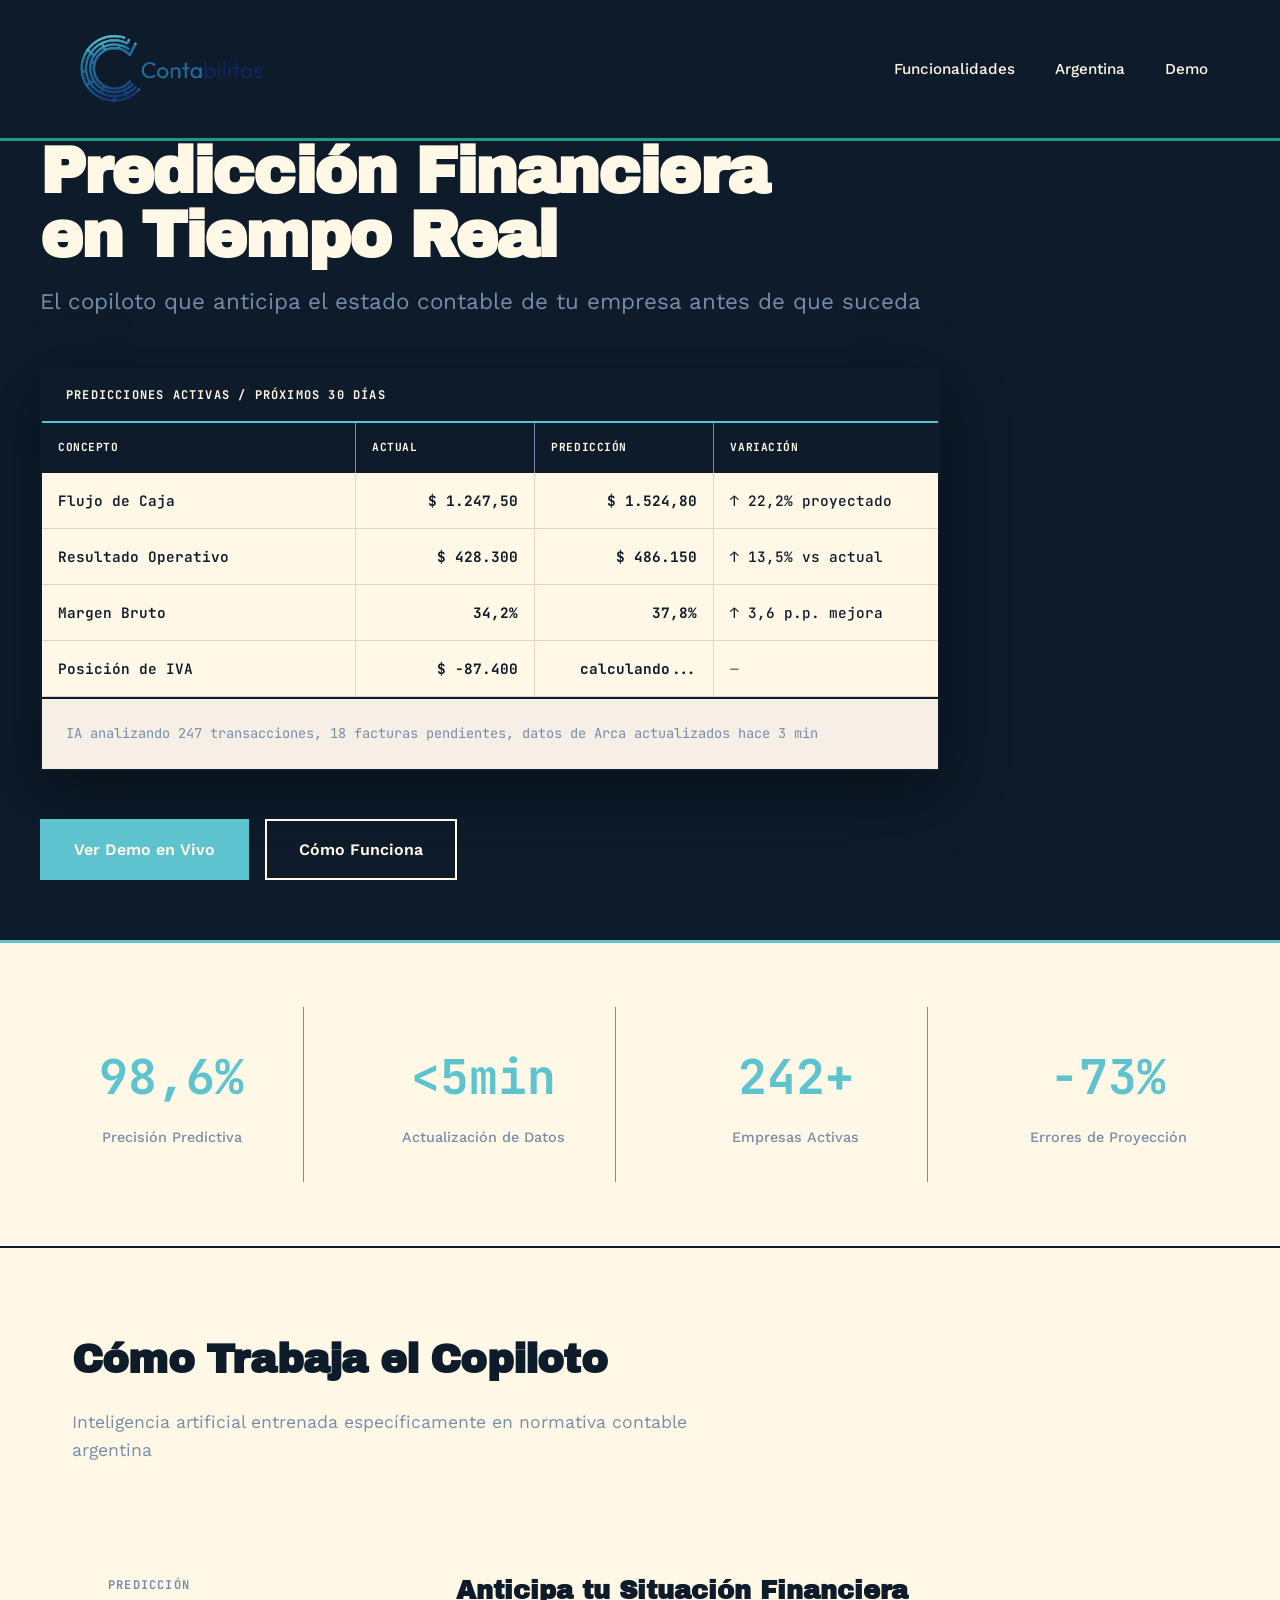
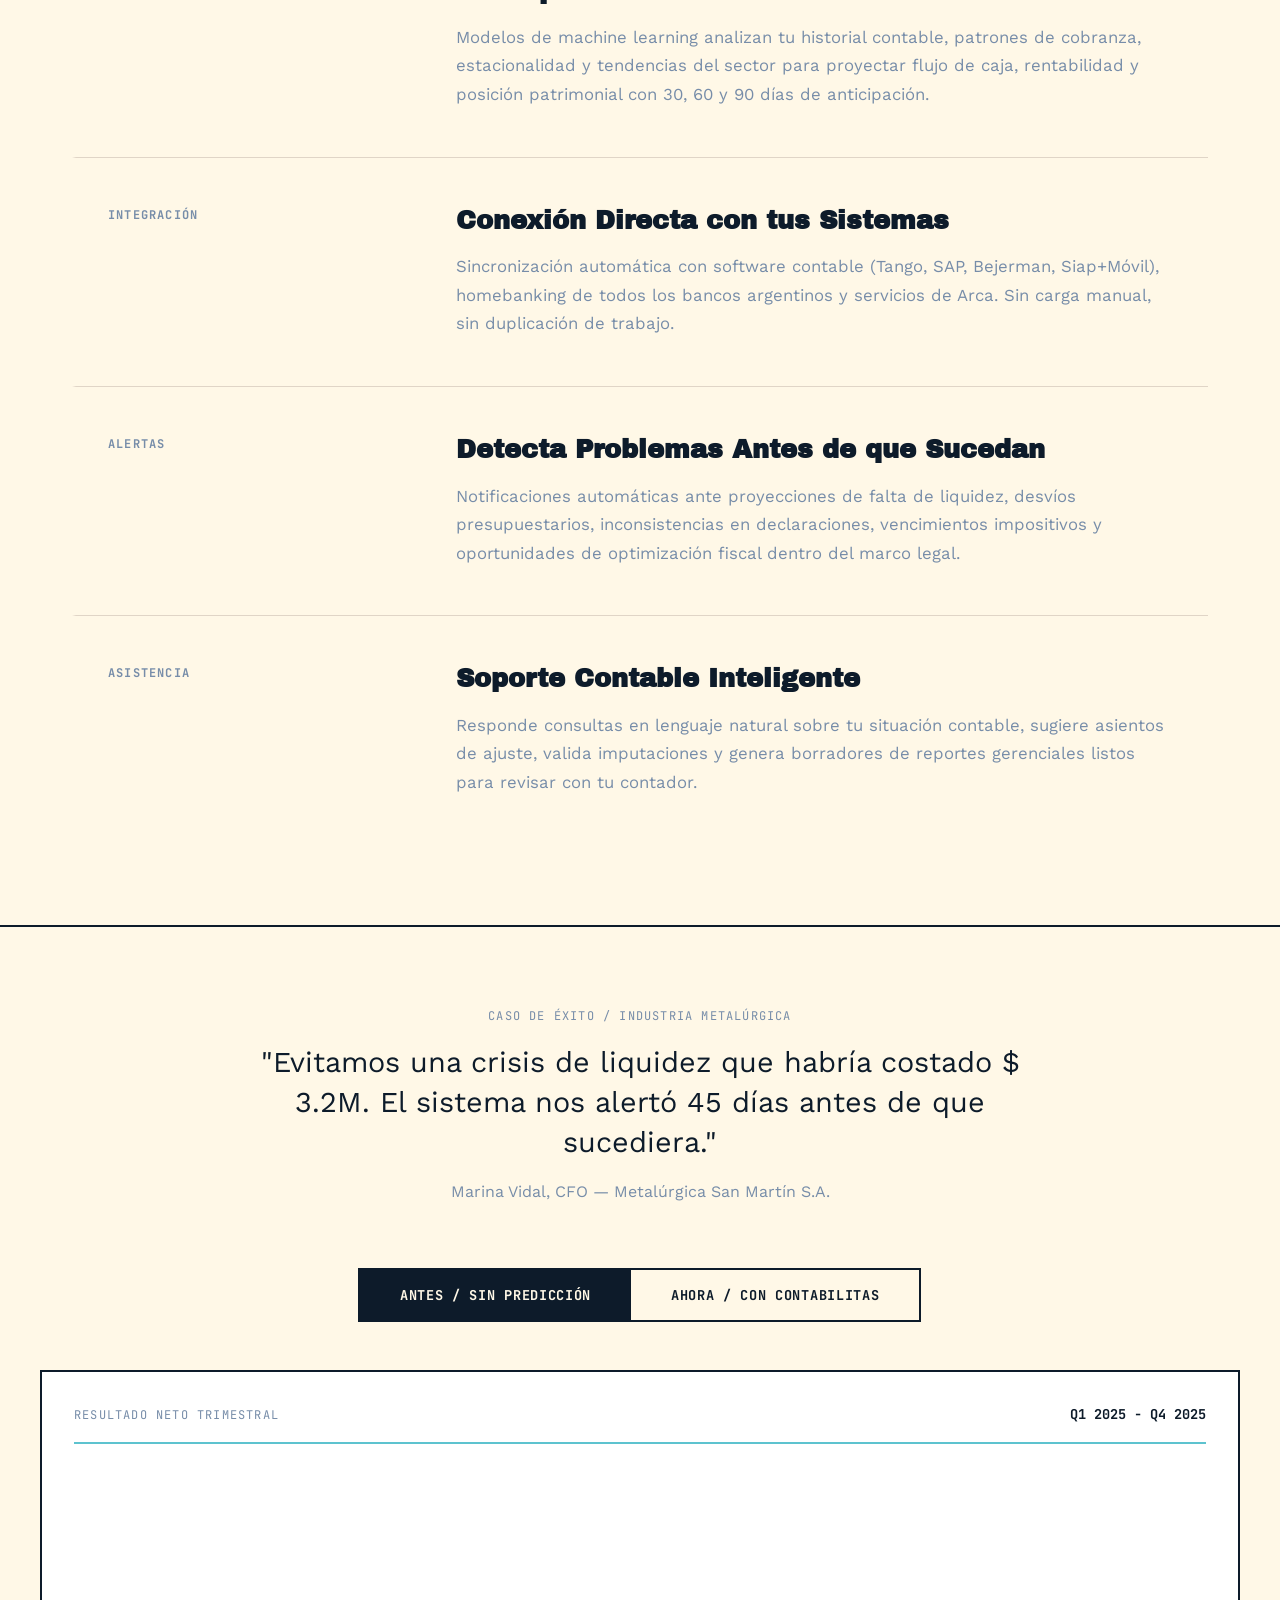
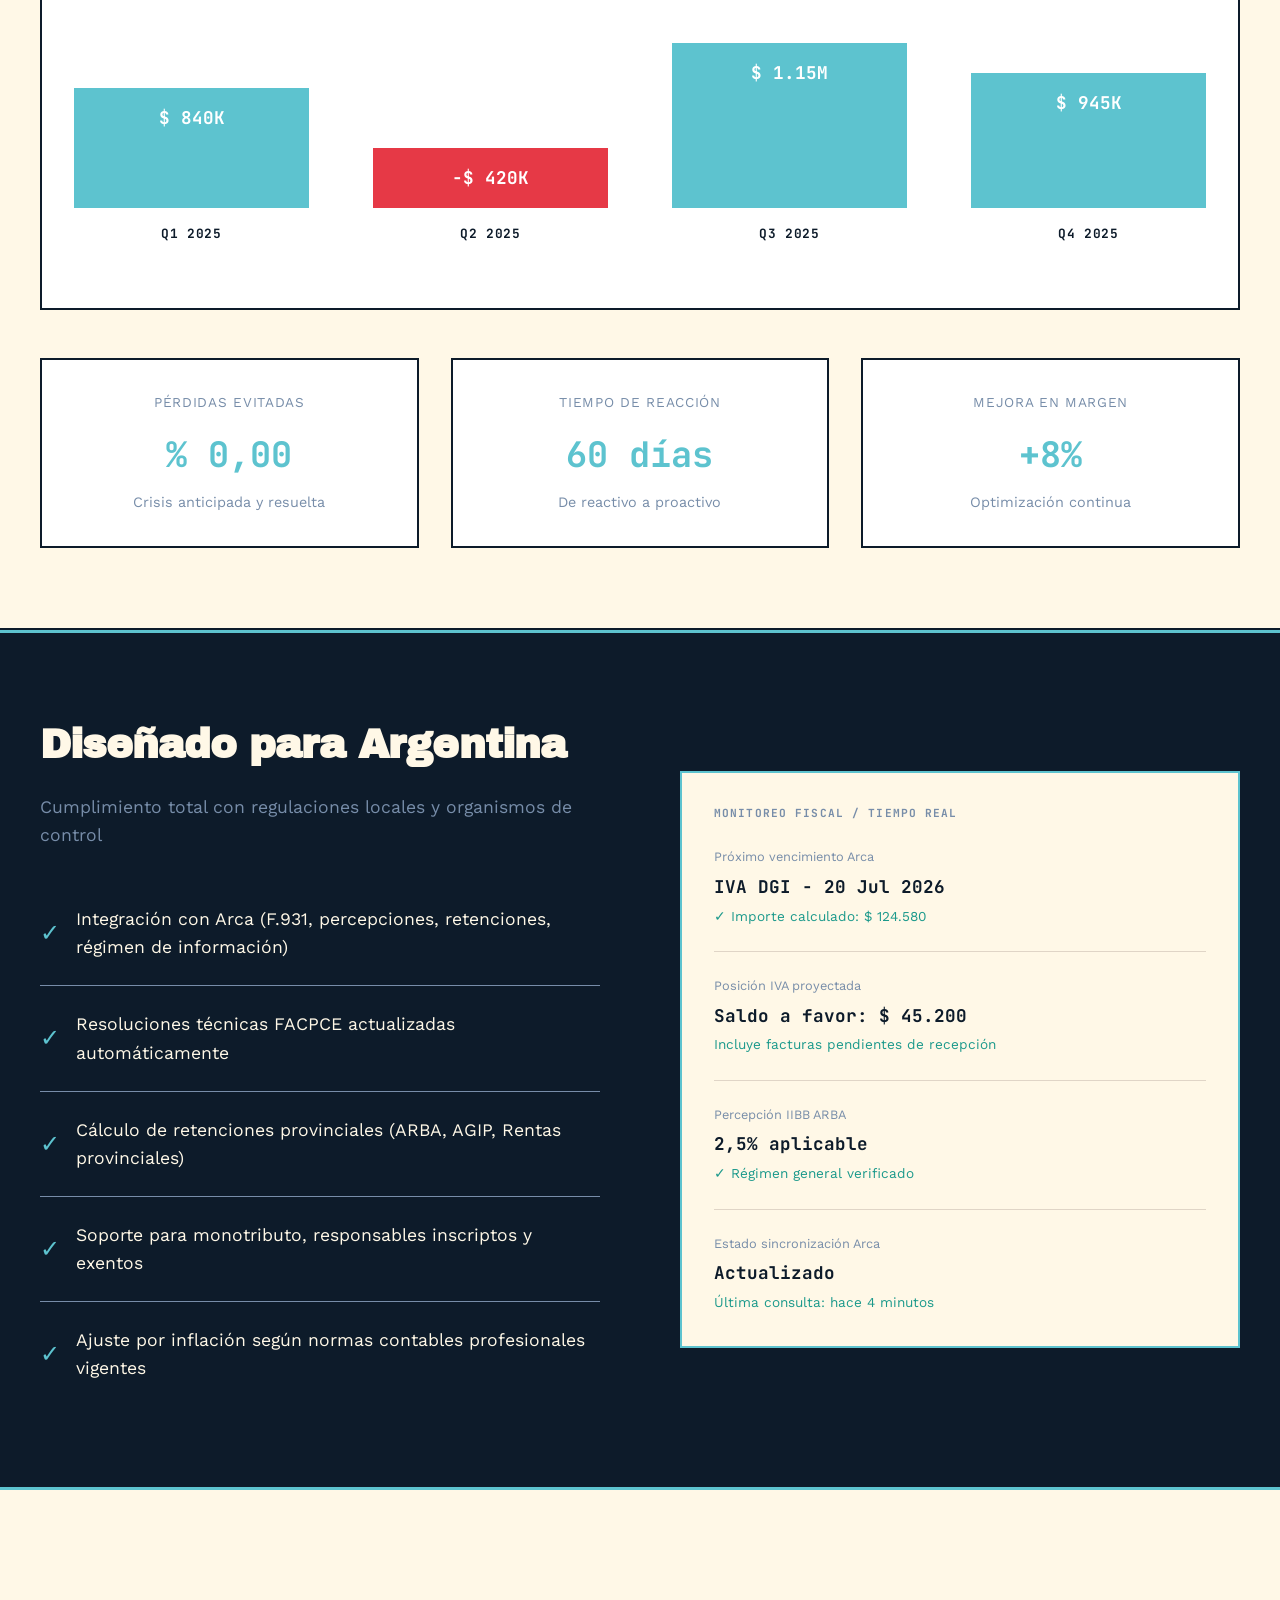
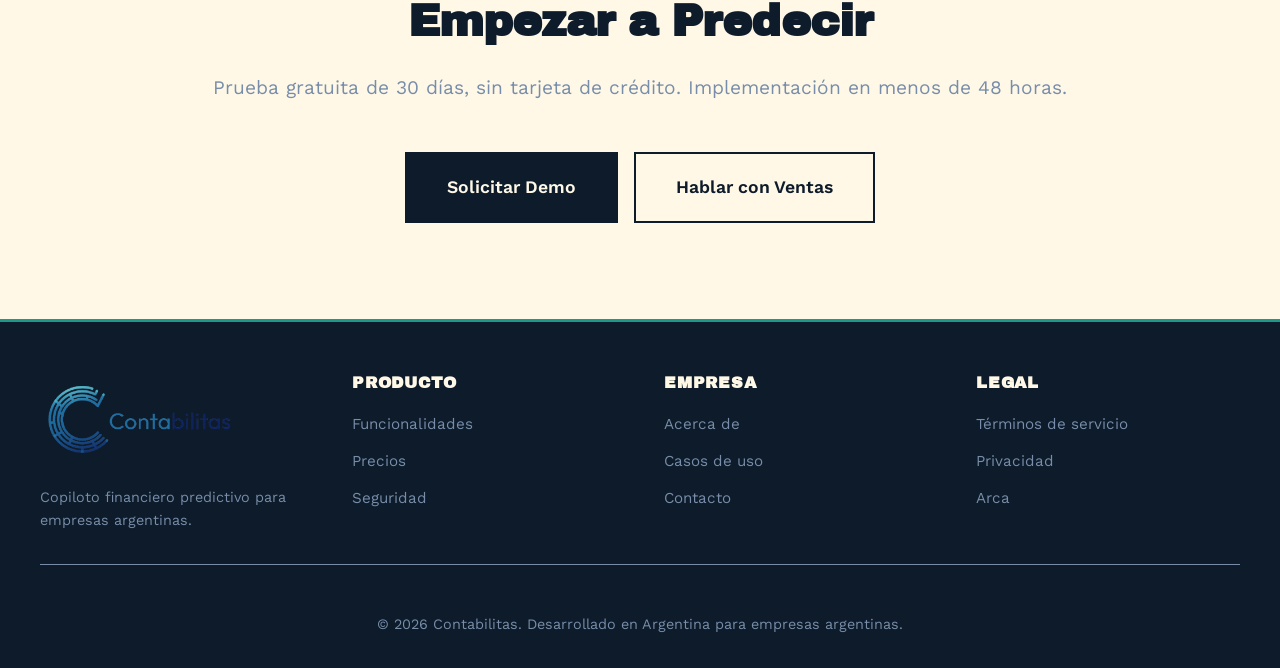
==== commit f4ed46ee: "Correcciones en estilos de la tabla en Index.html y cambios de version en contacto y terminos de ser" ====
--- a/index.html
+++ b/index.html
@@ -7,7 +7,7 @@
     <link rel="icon" href="images/icon.png">
     <link rel="stylesheet" href="https://cdnjs.cloudflare.com/ajax/libs/font-awesome/6.4.0/css/all.min.css">
     <link href="https://fonts.googleapis.com/css2?family=Archivo+Black&family=Work+Sans:wght@400;500;600&family=JetBrains+Mono:wght@500;700&display=swap" rel="stylesheet">
-    <link rel="stylesheet" href="styles/style.css?v=1.0.0">
+    <link rel="stylesheet" href="styles/style.css?v=1.1.0">
 </head>
 <body id="top">
     <!-- Header -->
@@ -45,7 +45,7 @@
                     <tbody id="ledger-body">
                         <tr>
                             <td class="concept-col">Flujo de Caja</td>
-                            <td class="actual-col">$ 1.247,500</td>
+                            <td class="actual-col">$ 1.247,50</td>
                             <td class="predicted-col calculating">calculando...</td>
                             <td class="change-col loading">—</td>
                         </tr>
@@ -373,7 +373,7 @@
         <span aria-hidden="true"><i class="fa-solid fa-arrow-up"></i></span>
     </a>
 
-    <script src="js/main.js?v=1.0.0"></script>
+    <script src="js/main.js?v=1.1.0"></script>
     <script src="js/back-to-top.js?v=1.0.0"></script>
 </body>
 </html>
--- a/styles/style.css
+++ b/styles/style.css
@@ -182,6 +182,7 @@
     font-family: 'JetBrains Mono', monospace;
     font-weight: 700;
     width: 20%;
+    text-align: right;
 }
 
 .change-col {
